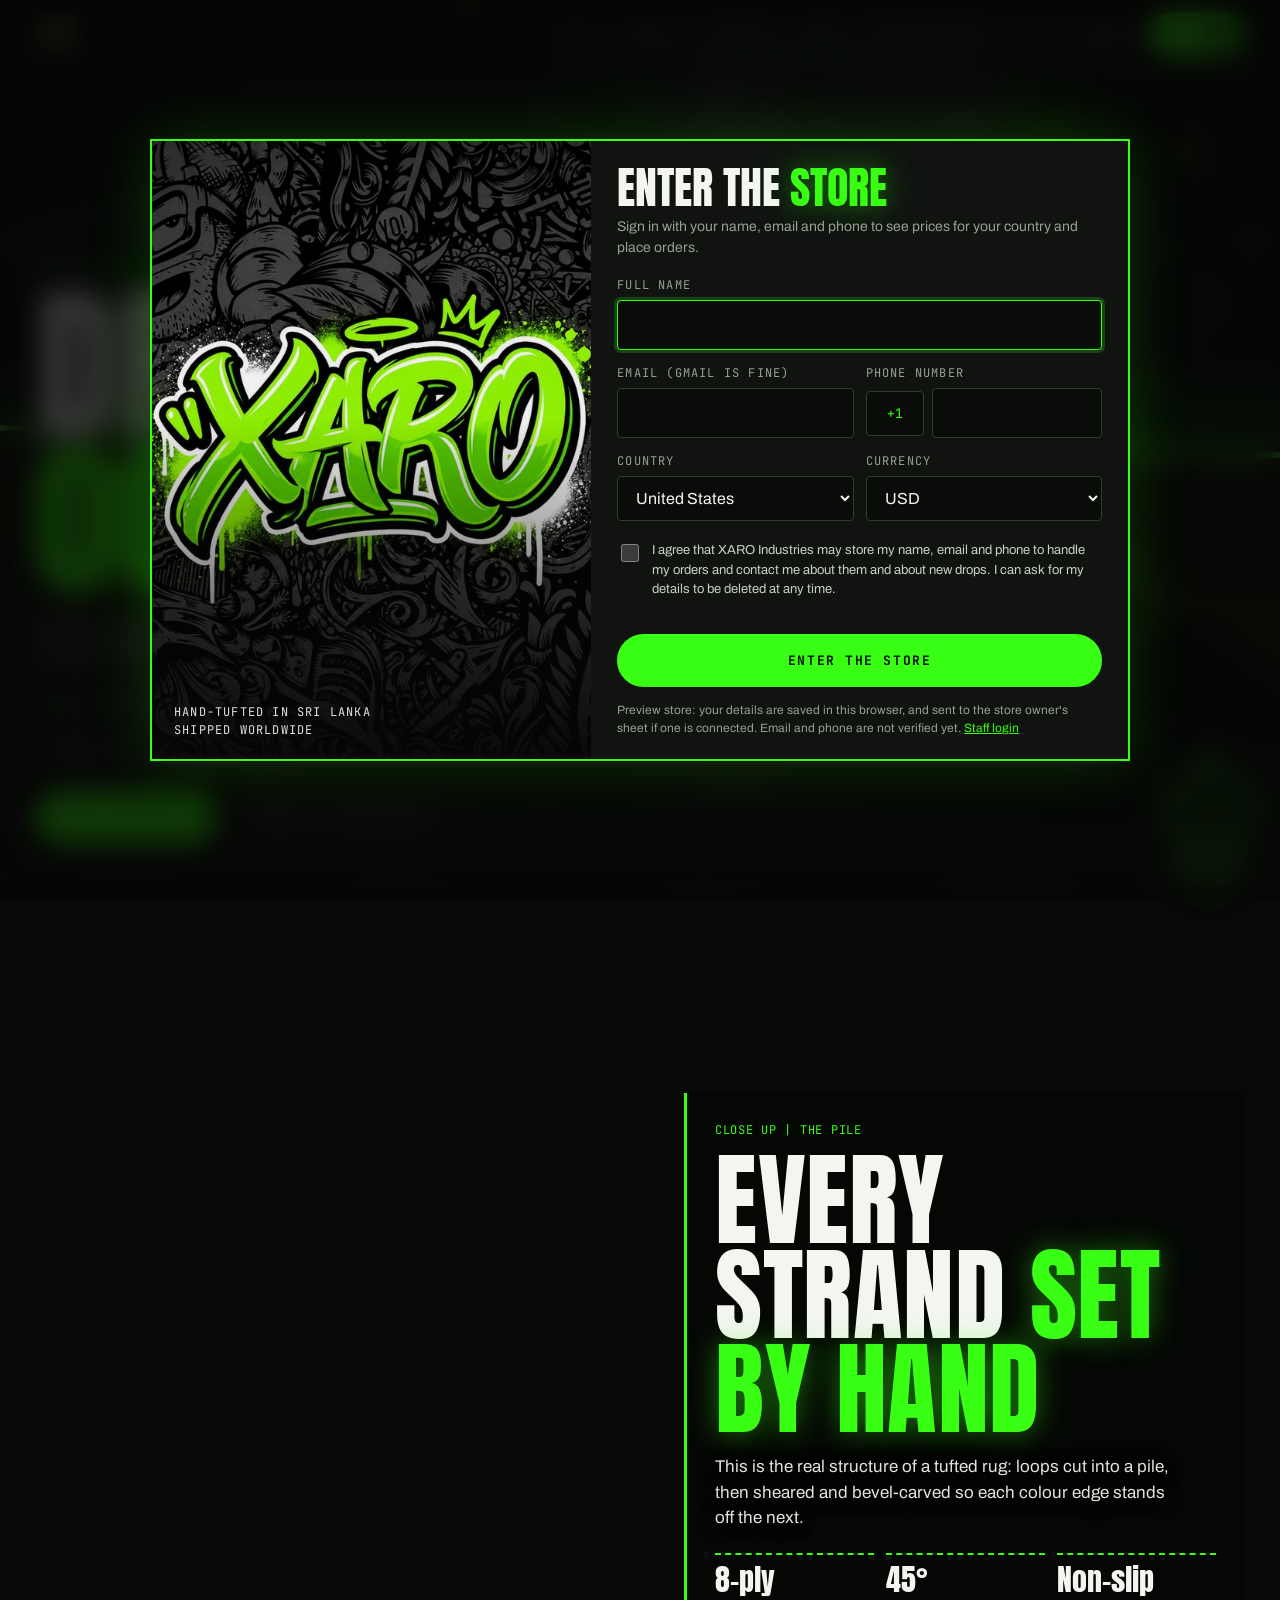
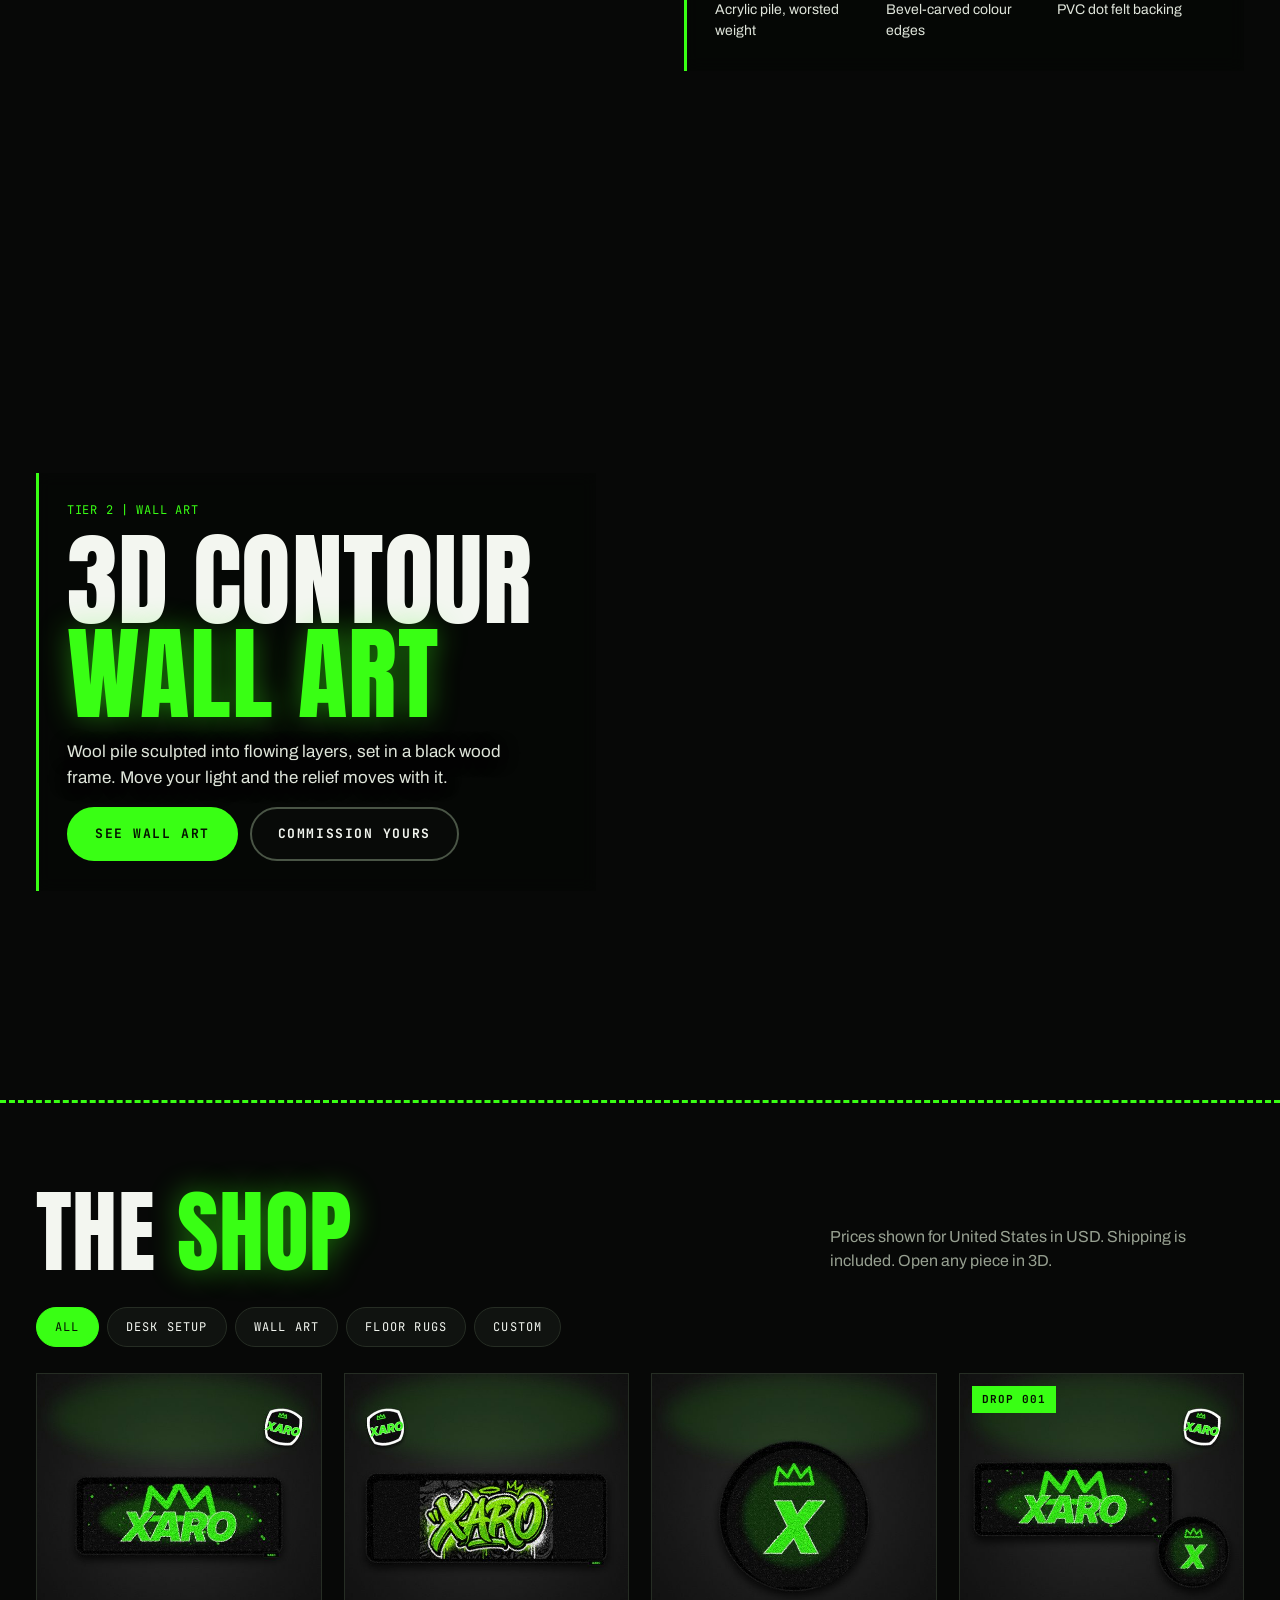
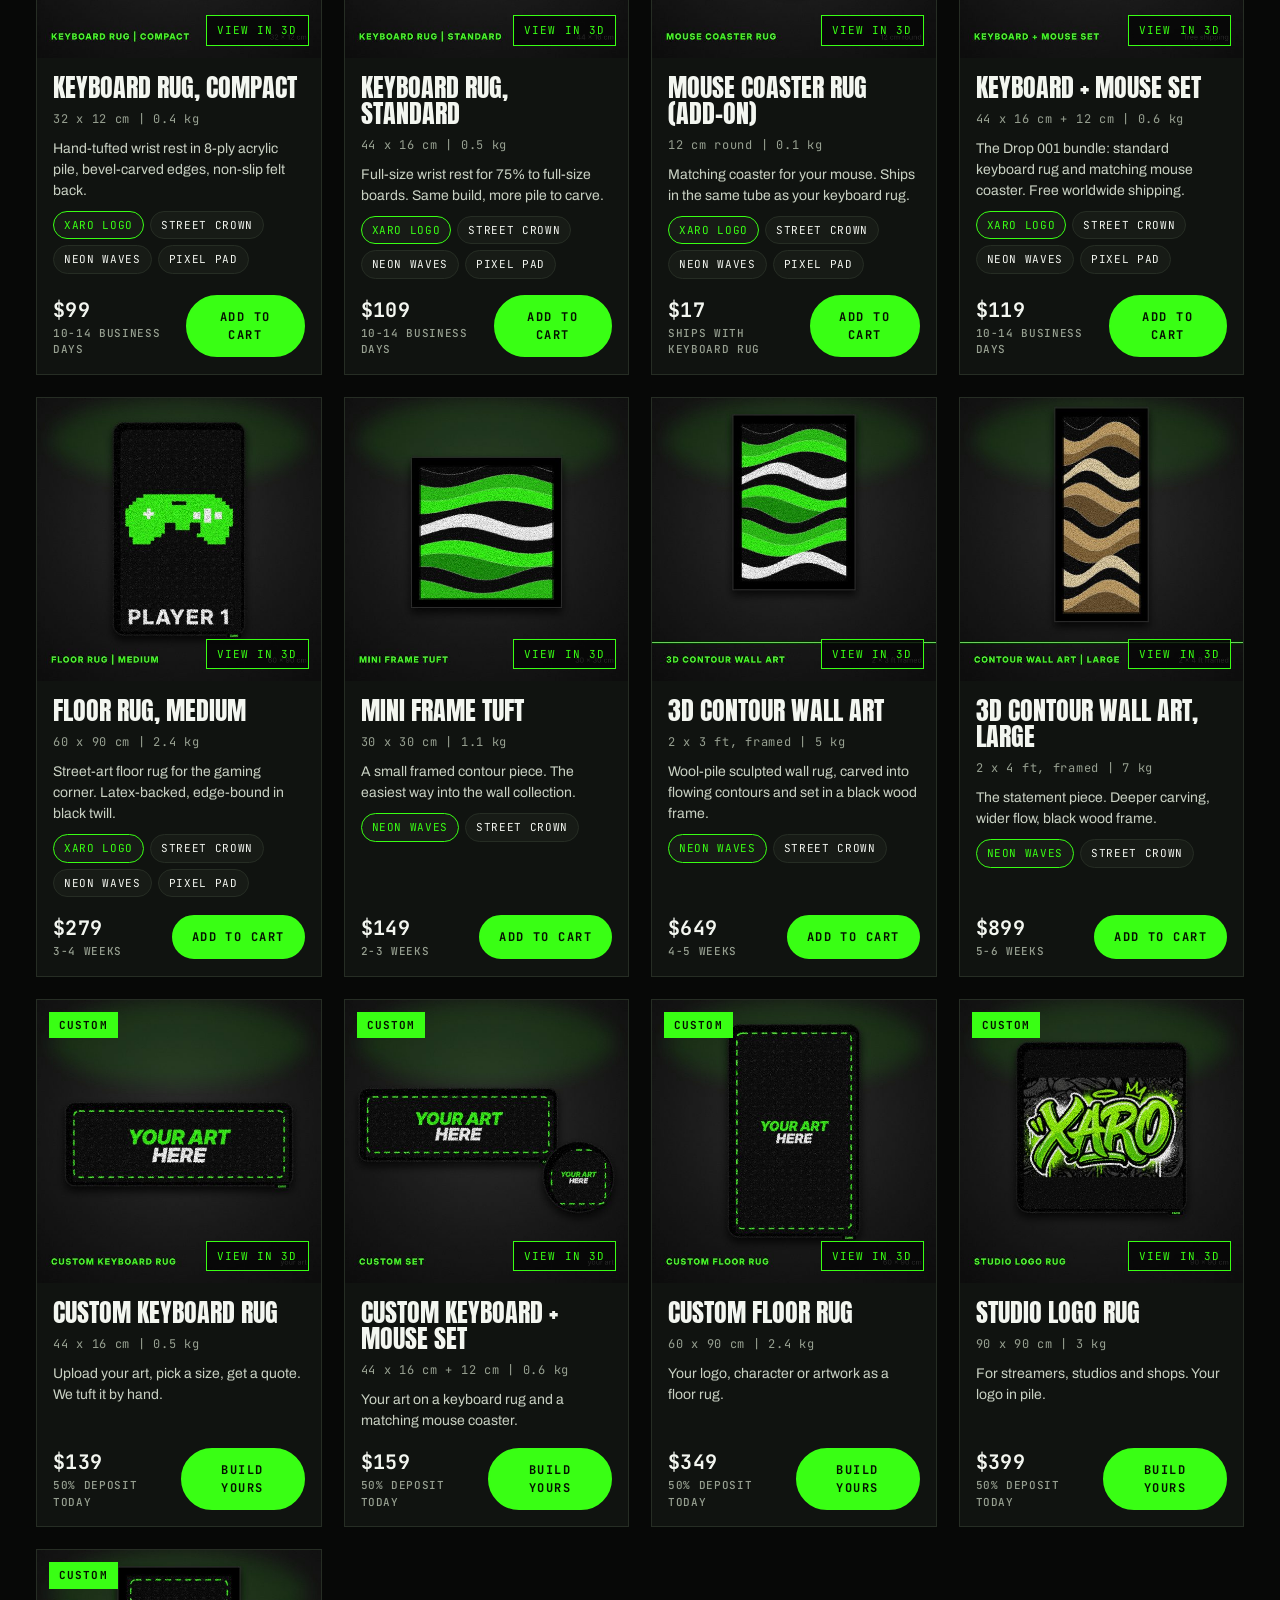
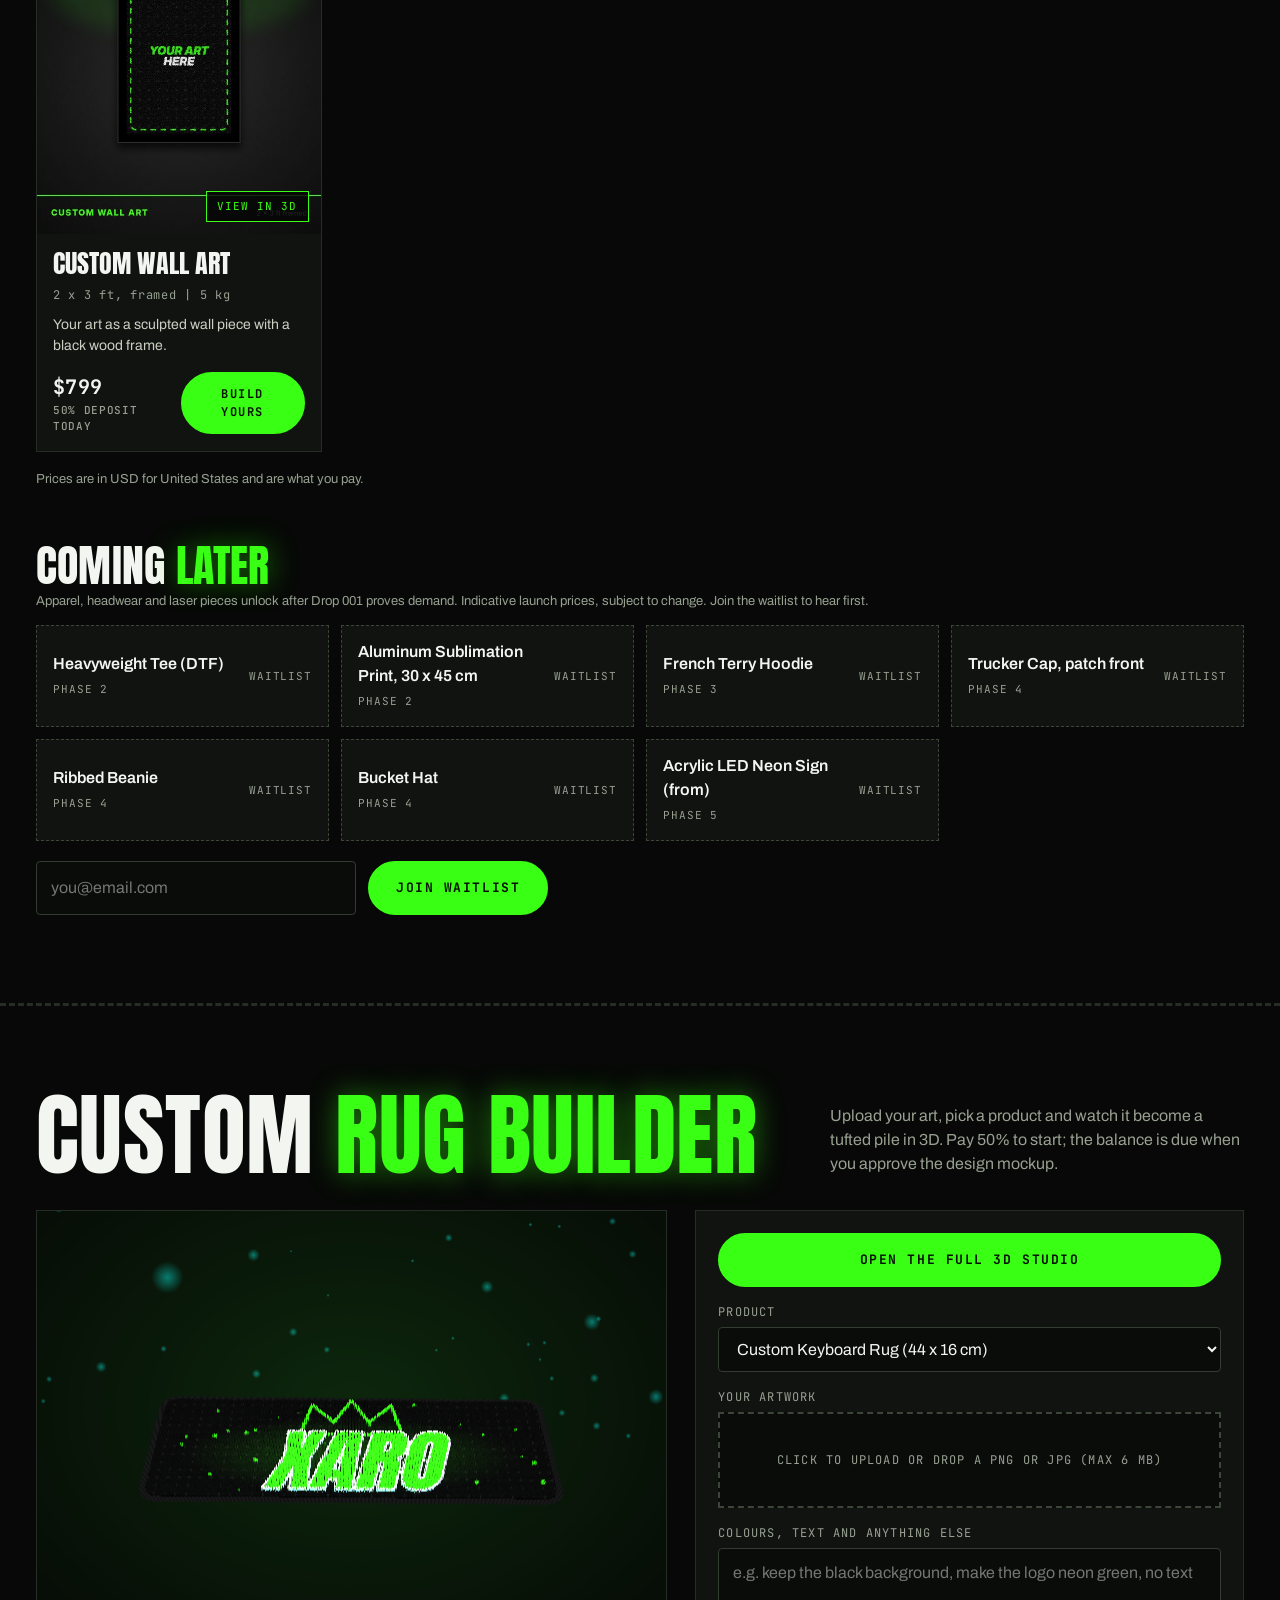
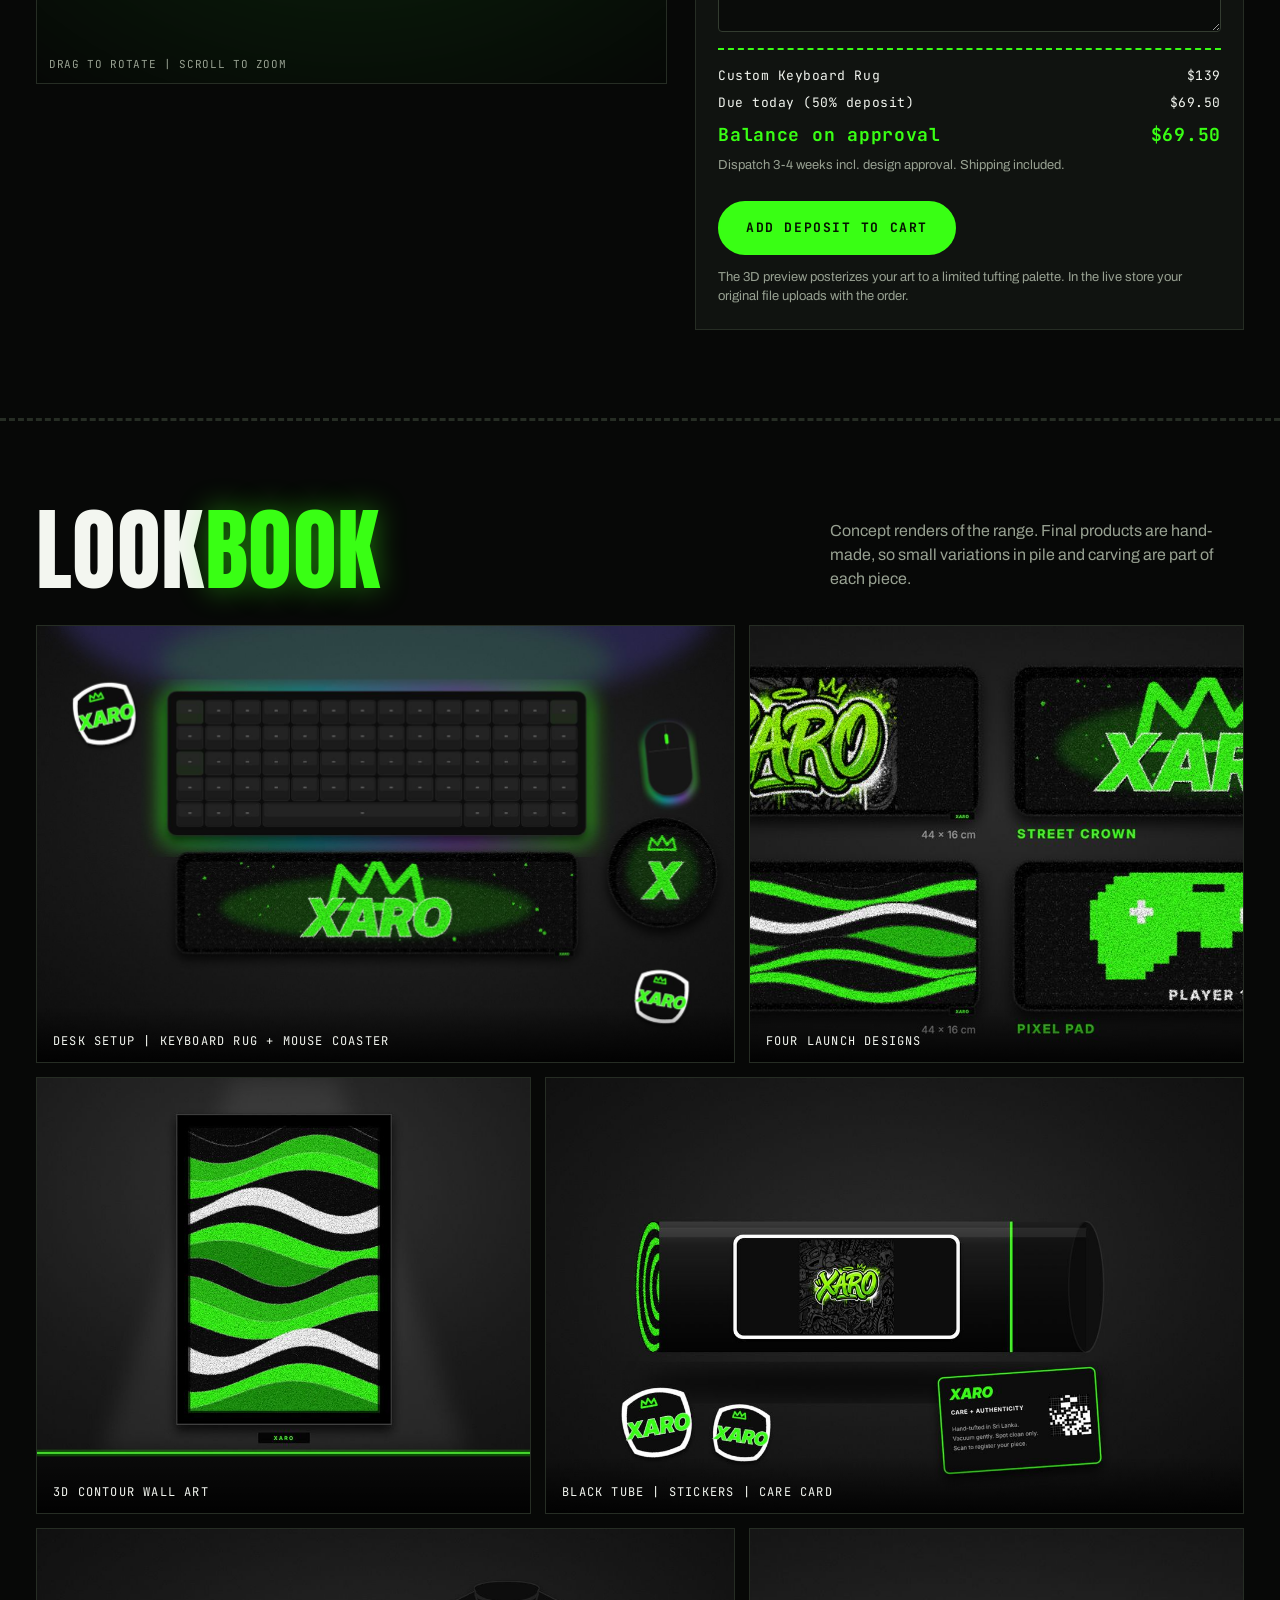
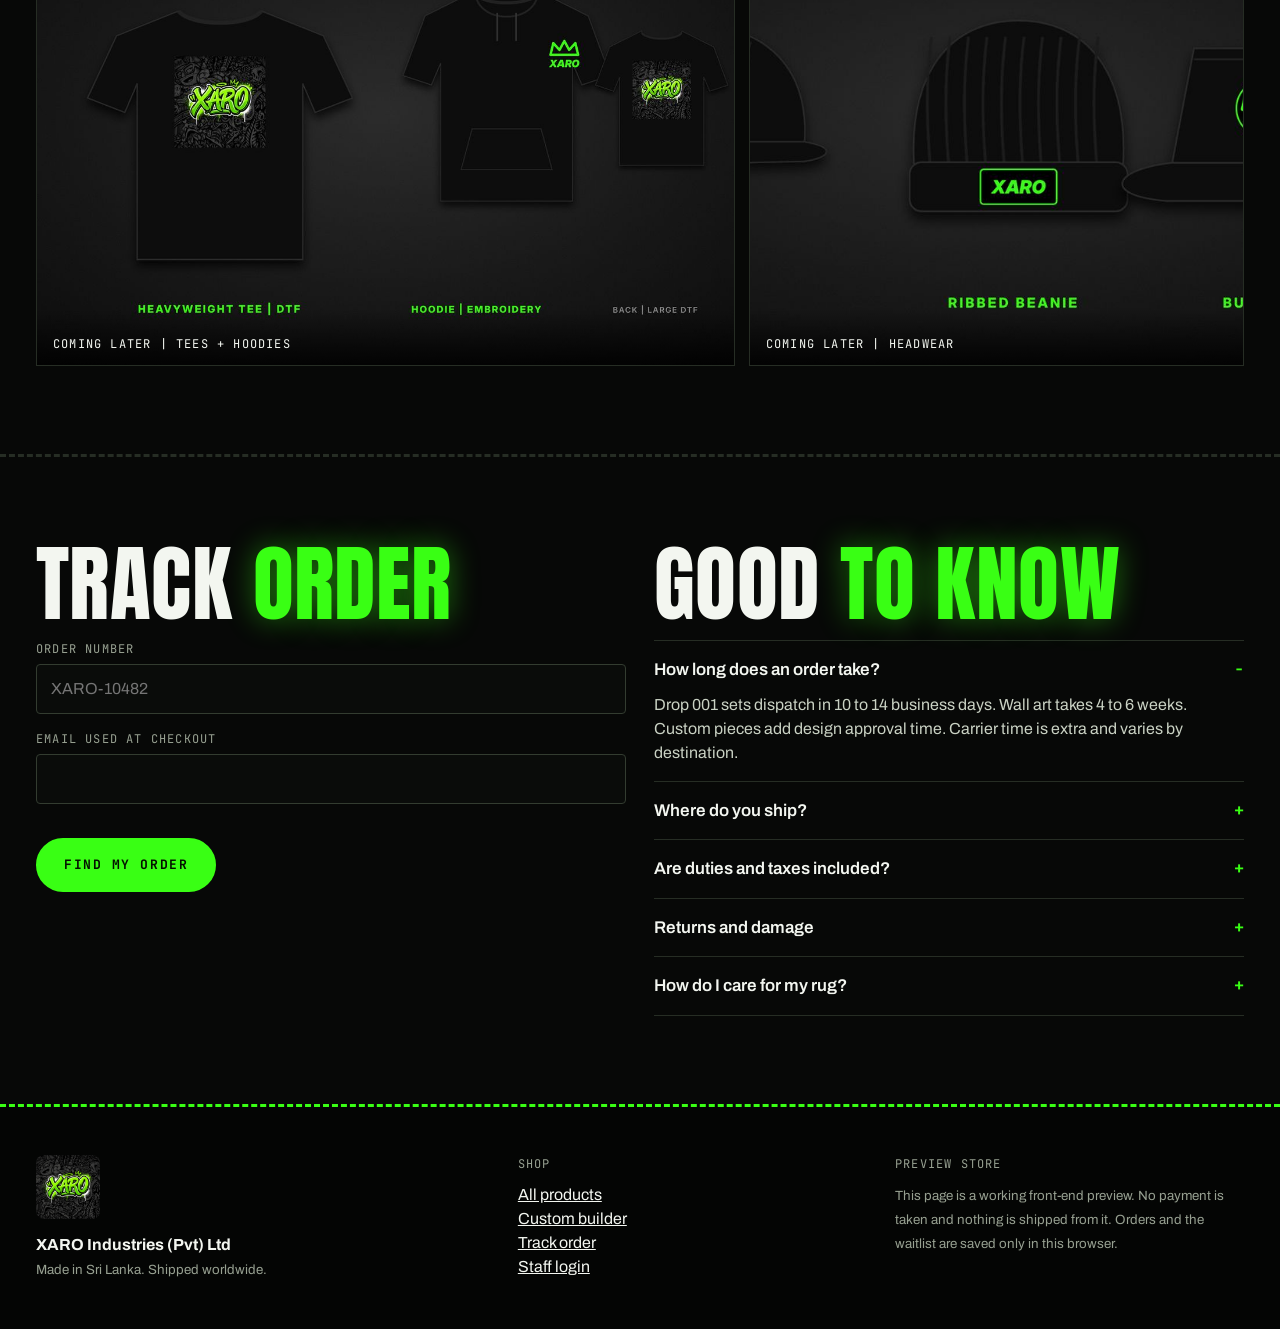
==== index.html @ 3a613bad "Studio vector editor: rotation handle, point editing, pen tool, align, grid/snap/rulers/zoom, simpli" ====
<!doctype html>
<html lang="en">
<head>
<meta charset="utf-8">
<meta name="viewport" content="width=device-width,initial-scale=1,viewport-fit=cover">
<title>XARO Industries | Custom hand-tufted rugs designed in 3D</title>
<meta name="description" content="Design a custom hand-tufted rug in 3D and see the price as you build. XARO Industries makes keyboard rugs and 3D contour wall art by hand in Sri Lanka and ships worldwide. Preview store: no payments are taken yet.">
<meta name="theme-color" content="#070807">
<meta name="color-scheme" content="dark">
<link rel="canonical" href="https://ravinduranganarv.github.io/XARO/">
<meta property="og:title" content="XARO Industries | Turn your art into something real">
<meta property="og:description" content="Design a custom hand-tufted rug in 3D. Keyboard rugs and 3D contour wall art, made by hand in Sri Lanka.">
<meta property="og:type" content="website">
<meta property="og:url" content="https://ravinduranganarv.github.io/XARO/">
<meta property="og:image" content="https://ravinduranganarv.github.io/XARO/og-image.png">
<meta property="og:image:width" content="1200"><meta property="og:image:height" content="630">
<meta name="twitter:card" content="summary_large_image">
<script type="application/ld+json">{"@context":"https://schema.org","@graph":[{"@type":"Organization","@id":"https://ravinduranganarv.github.io/XARO/#org","name":"XARO Industries (Pvt) Ltd","url":"https://ravinduranganarv.github.io/XARO/","logo":"https://ravinduranganarv.github.io/XARO/og-image.png","description":"Hand-tufted keyboard rugs and 3D contour wall art made in Sri Lanka.","areaServed":["LK","AE","GB","AU","US"]},{"@type":"WebSite","@id":"https://ravinduranganarv.github.io/XARO/#site","url":"https://ravinduranganarv.github.io/XARO/","name":"XARO Industries","publisher":{"@id":"https://ravinduranganarv.github.io/XARO/#org"},"inLanguage":"en"}]}</script>
<link rel="icon" type="image/png" href="[data-uri]">
<style>html,body{margin:0;background:#070807}</style>
</head>
<body>
<link rel="preconnect" href="https://fonts.googleapis.com">
<link rel="preconnect" href="https://fonts.gstatic.com" crossorigin>
<link href="https://fonts.googleapis.com/css2?family=Anton&family=Archivo:wght@400;500;600;700&family=JetBrains+Mono:wght@500;700&display=swap" rel="stylesheet">
<style>
/* Layout concept: a fixed WebGL stage (tufted keyboard rug on a desk, then macro pile, then contour wall art) that the page scrolls through,
   followed by stitched-edge sections: shop, custom builder, lookbook, tracking. Single committed dark look (brand: black, neon green, white). */
:root{
  --ink:#070807; --panel:#101310; --panel2:#171b16; --line:#262d24; --fg:#f3f6f0; --mute:#97a091;
  --neon:#39FF14; --neon-ink:#041200; --warn:#FFB020; --bad:#FF5C5C; --paper:#ffffff;
  --display:'Anton','Impact','Arial Narrow',sans-serif; --body:'Archivo','Helvetica Neue',Arial,sans-serif; --mono:'JetBrains Mono',ui-monospace,Menlo,Consolas,monospace;
  color-scheme:dark;
}
*{box-sizing:border-box}
html{scroll-behavior:smooth}
body{margin:0;background:var(--ink);color:var(--fg);font-family:var(--body);font-size:16px;line-height:1.5;
  padding-left:max(0px,env(safe-area-inset-left,0px));padding-right:max(0px,env(safe-area-inset-right,0px))}
img{max-width:100%;display:block}
button,input,select,textarea{font:inherit;color:inherit}
a{color:inherit}
.wrap{width:100%;max-width:1240px;margin:0 auto;padding-left:max(16px,env(safe-area-inset-left,0px));padding-right:max(16px,env(safe-area-inset-right,0px))}
.mono{font-family:var(--mono);letter-spacing:.06em;text-transform:uppercase}
.disp{font-family:var(--display);text-transform:uppercase;line-height:.92;letter-spacing:.005em;font-weight:400;text-wrap:balance}
.neon{color:var(--neon);text-shadow:0 0 30px rgba(57,255,20,.45)}
:focus-visible{outline:3px solid var(--neon);outline-offset:3px}
.sr{position:absolute;width:1px;height:1px;overflow:hidden;clip:rect(0 0 0 0);white-space:nowrap}

/* stage canvas */
#stage{position:fixed;inset:0;width:100%;height:100%;z-index:0;display:block;background:#050605}
.nogl #stage{display:none}
.nogl .stage-sec{background:linear-gradient(180deg,rgba(7,8,7,.5),rgba(7,8,7,.9)),var(--fallback) center/cover}
main{position:relative;z-index:1}

/* header */
.top{position:fixed;z-index:60;left:0;right:0;top:0;padding-top:env(safe-area-inset-top,0px);background:linear-gradient(180deg,rgba(5,6,5,.88),rgba(5,6,5,0))}
.top .wrap{display:flex;align-items:center;gap:14px;height:68px}
.brand{display:flex;align-items:center;gap:10px;text-decoration:none}
.brand img{height:42px;width:auto;border-radius:6px}
.nav{display:flex;gap:6px;margin-left:auto;align-items:center}
.nav a.lnk{font-family:var(--mono);font-size:12px;letter-spacing:.12em;text-transform:uppercase;text-decoration:none;padding:10px 12px;color:#dfe5da}
.nav a.lnk:hover{color:var(--neon)}
.sel{background:rgba(16,19,16,.85);border:1px solid var(--line);border-radius:999px;padding:8px 12px;font-family:var(--mono);font-size:12px;letter-spacing:.08em}
.cartbtn{display:inline-flex;align-items:center;gap:8px;background:var(--neon);color:var(--neon-ink);border:0;border-radius:999px;padding:10px 16px;font-family:var(--mono);font-weight:700;font-size:12px;letter-spacing:.1em;text-transform:uppercase;cursor:pointer}
.cartbtn b{background:var(--neon-ink);color:var(--neon);border-radius:999px;min-width:22px;height:22px;display:inline-grid;place-items:center;padding:0 6px}
@media (max-width:760px){.nav a.lnk{display:none}.brand img{height:36px}}

/* stage sections */
.stage-sec{min-height:100vh;display:flex;align-items:flex-end;padding:120px 0 56px}
.stage-sec.mid{align-items:center}
.copy{max-width:560px}
.copy.right{margin-left:auto;text-align:left}
.copy.panelled{background:rgba(6,8,6,.62);backdrop-filter:blur(8px);-webkit-backdrop-filter:blur(8px);padding:28px 28px 30px;border-left:3px solid var(--neon)}
.copy .kick{color:var(--neon);font-size:12px;margin-bottom:14px;display:block}
.copy h1,.copy h2{font-size:clamp(64px,13vw,168px);margin:0 0 18px}
.copy h2{font-size:clamp(46px,8vw,104px)}
.copy p{color:#dfe5da;font-size:17px;max-width:46ch;text-shadow:0 2px 18px #000}
.hero-meta{display:flex;flex-wrap:wrap;gap:10px;margin:22px 0}
.chip{display:inline-flex;gap:8px;align-items:center;border:1px solid var(--line);background:rgba(10,12,10,.72);backdrop-filter:blur(6px);border-radius:999px;padding:8px 14px;font-family:var(--mono);font-size:12px;letter-spacing:.08em;text-transform:uppercase}
.chip i{width:8px;height:8px;border-radius:50%;background:var(--neon);box-shadow:0 0 10px var(--neon)}
.btns{display:flex;flex-wrap:wrap;gap:12px;margin-top:8px}
.btn{display:inline-flex;align-items:center;justify-content:center;gap:10px;border-radius:999px;padding:15px 26px;font-family:var(--mono);font-size:13px;font-weight:700;letter-spacing:.12em;text-transform:uppercase;text-decoration:none;cursor:pointer;border:2px solid var(--neon);background:var(--neon);color:var(--neon-ink);transition:transform .15s,box-shadow .15s}
.btn:hover{transform:translateY(-2px);box-shadow:0 10px 30px rgba(57,255,20,.3)}
.btn.ghost{background:rgba(10,12,10,.6);color:var(--fg);border-color:#4a5546}
.btn.ghost:hover{border-color:var(--neon);color:var(--neon);box-shadow:none}
.btn.sm{padding:11px 18px;font-size:12px}
.btn[disabled]{opacity:.45;cursor:not-allowed;transform:none;box-shadow:none}
.facts{display:grid;grid-template-columns:repeat(3,1fr);gap:12px;margin-top:22px}
.facts div{border-top:2px dashed var(--neon);padding-top:10px;font-size:14px;color:#dfe5da}
.facts b{display:block;font-family:var(--display);font-size:30px;font-weight:400;color:var(--fg);line-height:1;margin-bottom:4px}
@media (max-width:640px){.facts{grid-template-columns:1fr}.stage-sec{padding-top:96px}#hero .copy{background:rgba(6,8,6,.66);backdrop-filter:blur(8px);-webkit-backdrop-filter:blur(8px);padding:22px 20px 24px;border-left:3px solid var(--neon)}#hero .copy h1{font-size:clamp(56px,20vw,96px);margin-bottom:10px}#hero .copy p{font-size:15px;margin:0 0 4px}.hero-meta{margin:14px 0}.hero-meta .chip:nth-child(n+2){display:none}.btns{gap:10px}.btn{padding:13px 22px}}
.scrollhint{position:absolute;left:50%;bottom:20px;transform:translateX(-50%);font-size:11px;color:var(--mute)}

/* solid sections */
.solid{background:var(--ink);position:relative;padding:88px 0;border-top:3px dashed var(--neon)}
.solid + .solid{border-top-color:var(--line)}
.sec-head{display:flex;flex-wrap:wrap;gap:16px 40px;align-items:end;justify-content:space-between;margin-bottom:34px}
.sec-head h2{font-size:clamp(44px,7vw,92px);margin:0}
.sec-head p{max-width:46ch;color:var(--mute);margin:0}

/* shop */
.filters{display:flex;flex-wrap:wrap;gap:8px;margin-bottom:26px}
.fbtn{border:1px solid var(--line);background:var(--panel);border-radius:999px;padding:10px 18px;font-family:var(--mono);font-size:12px;letter-spacing:.1em;text-transform:uppercase;cursor:pointer}
.fbtn[aria-pressed="true"]{background:var(--neon);color:var(--neon-ink);border-color:var(--neon)}
.grid{display:grid;grid-template-columns:repeat(auto-fill,minmax(270px,1fr));gap:22px}
.card{background:var(--panel);border:1px solid var(--line);display:flex;flex-direction:column;min-width:0;transition:border-color .2s,transform .2s}
.card:hover{border-color:var(--neon);transform:translateY(-3px)}
.card .ph{position:relative;aspect-ratio:1/1;background:#0b0d0b;overflow:hidden;border-bottom:1px solid var(--line);cursor:pointer;border:0;padding:0;width:100%}
.card .ph img{width:100%;height:100%;object-fit:cover}
.card .badge{position:absolute;left:12px;top:12px;background:var(--neon);color:var(--neon-ink);font-family:var(--mono);font-size:11px;font-weight:700;letter-spacing:.1em;padding:5px 10px;text-transform:uppercase}
.card .view{position:absolute;right:12px;bottom:12px;background:rgba(5,6,5,.82);border:1px solid var(--neon);color:var(--neon);font-family:var(--mono);font-size:11px;letter-spacing:.1em;padding:6px 10px;text-transform:uppercase}
.card .body{padding:16px;display:flex;flex-direction:column;gap:10px;flex:1}
.card h3{margin:0;font-family:var(--display);font-weight:400;text-transform:uppercase;font-size:26px;line-height:1}
.card .sz{font-family:var(--mono);font-size:12px;color:var(--mute);letter-spacing:.06em}
.card p{margin:0;font-size:14px;color:#c9d1c3}
.card .row{margin-top:auto;display:flex;align-items:center;justify-content:space-between;gap:10px;padding-top:6px}
.price{font-family:var(--mono);font-weight:700;font-size:20px;letter-spacing:.02em}
.price small{display:block;font-size:11px;font-weight:500;color:var(--mute);letter-spacing:.06em;text-transform:uppercase}
.swatches{display:flex;gap:6px;flex-wrap:wrap}
.sw{border:1px solid var(--line);background:var(--panel2);border-radius:999px;padding:5px 10px;font-family:var(--mono);font-size:11px;letter-spacing:.06em;text-transform:uppercase;cursor:pointer}
.sw[aria-pressed="true"]{border-color:var(--neon);color:var(--neon)}
.note{font-size:13px;color:var(--mute)}
.soonlist{display:grid;grid-template-columns:repeat(auto-fill,minmax(250px,1fr));gap:12px;margin-top:8px}
.soon{border:1px dashed #3c4638;padding:14px 16px;display:flex;justify-content:space-between;gap:10px;align-items:center;background:var(--panel)}
.soon b{font-weight:600}
.soon span{font-family:var(--mono);font-size:11px;color:var(--mute);letter-spacing:.08em;text-transform:uppercase}

/* builder */
.builder{display:grid;grid-template-columns:minmax(0,1.15fr) minmax(0,1fr);gap:28px;align-items:start}
@media (max-width:900px){.builder{grid-template-columns:minmax(0,1fr)}.builder .viewbox{aspect-ratio:auto;height:320px;min-height:0}}
.viewbox{position:relative;background:#050605;border:1px solid var(--line);aspect-ratio:4/3;min-height:300px}
.viewbox{min-width:0;overflow:hidden}
.viewbox canvas{position:absolute;inset:0;width:100%;height:100%;display:block;touch-action:none;cursor:grab}
.viewbox .hint{position:absolute;left:12px;bottom:10px;font-size:11px;color:var(--mute);pointer-events:none}
.viewbox .fb{position:absolute;inset:0;display:none}
.nogl .viewbox .fb{display:block}
.nogl .viewbox .fb img{width:100%;height:100%;object-fit:cover}
.panel{background:var(--panel);border:1px solid var(--line);padding:22px}
.field{display:flex;flex-direction:column;gap:6px;margin-bottom:16px;min-width:0}
.field label,.lbl{font-family:var(--mono);font-size:12px;letter-spacing:.1em;text-transform:uppercase;color:var(--mute)}
.inp{background:#0a0c0a;border:1px solid #333c30;border-radius:4px;padding:12px 14px;width:100%;min-width:0}
.inp:focus{border-color:var(--neon);outline:none;box-shadow:0 0 0 3px rgba(57,255,20,.2)}
textarea.inp{min-height:84px;resize:vertical}
.drop{display:flex;align-items:center;justify-content:center;text-align:center;border:2px dashed #3c4638;padding:22px;cursor:pointer;background:#0a0c0a;min-height:96px;font-size:14px;color:var(--mute)}
.drop.on{border-color:var(--neon);color:var(--fg)}
.quote{border-top:2px dashed var(--neon);margin-top:8px;padding-top:16px;display:grid;gap:8px}
.quote .r{display:flex;justify-content:space-between;gap:12px;font-family:var(--mono);font-size:13px;letter-spacing:.04em}
.quote .r.t{font-size:18px;font-weight:700;color:var(--neon)}
.err{color:var(--bad);font-size:13px;min-height:18px}

/* lookbook */
.look{display:grid;grid-template-columns:repeat(12,1fr);gap:14px}
.look figure{margin:0;position:relative;background:#0b0d0b;border:1px solid var(--line);overflow:hidden;min-width:0}
.look img{width:100%;height:100%;object-fit:cover}
.look figcaption{position:absolute;left:0;bottom:0;right:0;padding:26px 16px 12px;background:linear-gradient(180deg,transparent,rgba(0,0,0,.85));font-family:var(--mono);font-size:12px;letter-spacing:.1em;text-transform:uppercase}
.look .a{grid-column:span 7}.look .b{grid-column:span 5}.look .c{grid-column:span 5}.look .d{grid-column:span 7}
@media (max-width:760px){.look .a,.look .b,.look .c,.look .d{grid-column:span 12}}

/* faq + track */
.two{display:grid;grid-template-columns:repeat(2,minmax(0,1fr));gap:28px}
@media (max-width:860px){.two{grid-template-columns:minmax(0,1fr)}}
details{border-top:1px solid var(--line);padding:16px 0}
details:last-of-type{border-bottom:1px solid var(--line)}
summary{cursor:pointer;font-weight:600;font-size:17px;list-style:none;display:flex;justify-content:space-between;gap:12px}
summary::after{content:"+";font-family:var(--mono);color:var(--neon)}
details[open] summary::after{content:"-"}
details p{color:#c9d1c3;margin:10px 0 0;max-width:60ch}
.steps{list-style:none;margin:20px 0 0;padding:0;display:grid;gap:0}
.steps li{display:grid;grid-template-columns:28px 1fr;gap:14px;padding-bottom:20px;position:relative}
.steps li::before{content:"";position:absolute;left:13px;top:28px;bottom:0;border-left:2px dashed #3c4638}
.steps li:last-child::before{display:none}
.steps .dot{width:28px;height:28px;border-radius:50%;border:2px solid #3c4638;background:var(--ink);display:grid;place-items:center;font-family:var(--mono);font-size:12px}
.steps li.done .dot{background:var(--neon);border-color:var(--neon);color:var(--neon-ink)}
.steps li.now .dot{border-color:var(--neon);box-shadow:0 0 14px rgba(57,255,20,.6)}
.steps b{display:block}
.steps span{color:var(--mute);font-size:14px}

footer{background:#040504;border-top:3px dashed var(--neon);padding:48px 0 calc(48px + env(safe-area-inset-bottom,0px));position:relative}
footer .cols{display:grid;grid-template-columns:1.3fr 1fr 1fr;gap:28px}
@media (max-width:760px){footer .cols{grid-template-columns:1fr}}
footer img{height:64px;width:auto;border-radius:8px;margin-bottom:14px}
footer small{color:var(--mute)}

/* drawer + modals */
.scrim{position:fixed;inset:0;background:rgba(0,0,0,.66);z-index:80;opacity:0;pointer-events:none;transition:opacity .2s}
.scrim.on{opacity:1;pointer-events:auto}
#cart{position:fixed;z-index:90;top:0;right:0;bottom:0;width:min(440px,100%);background:var(--panel);border-left:2px solid var(--neon);transform:translateX(102%);transition:transform .28s ease;display:flex;flex-direction:column;padding-top:env(safe-area-inset-top,0px);padding-bottom:env(safe-area-inset-bottom,0px)}
#cart.on{transform:none}
.dh{display:flex;align-items:center;justify-content:space-between;padding:18px 20px;border-bottom:1px solid var(--line)}
.dh h3{margin:0;font-family:var(--display);font-weight:400;font-size:30px;text-transform:uppercase}
.x{background:none;border:1px solid var(--line);border-radius:50%;width:38px;height:38px;cursor:pointer;font-size:18px;line-height:1}
.x:hover{border-color:var(--neon);color:var(--neon)}
#cartItems{flex:1;overflow:auto;padding:8px 20px}
.ci{display:grid;grid-template-columns:76px 1fr auto;gap:14px;padding:14px 0;border-bottom:1px solid var(--line);align-items:start}
.ci img{width:76px;height:76px;object-fit:cover;border:1px solid var(--line)}
.ci b{font-weight:600;display:block}
.ci small{color:var(--mute);display:block;font-size:12px;font-family:var(--mono);letter-spacing:.04em}
.qty{display:inline-flex;align-items:center;border:1px solid var(--line);margin-top:8px}
.qty button{background:none;border:0;width:30px;height:30px;cursor:pointer;font-size:16px}
.qty span{min-width:28px;text-align:center;font-family:var(--mono)}
.rm{background:none;border:0;color:var(--mute);cursor:pointer;font-size:12px;text-decoration:underline;margin-top:6px;padding:0;display:block}
.cf{padding:18px 20px;border-top:1px solid var(--line);display:grid;gap:10px}
.cf .r{display:flex;justify-content:space-between;font-family:var(--mono);font-size:13px}
.cf .r.t{font-size:18px;font-weight:700}
.empty{padding:40px 0;text-align:center;color:var(--mute)}

.modal{position:fixed;z-index:100;inset:0;display:none;align-items:center;justify-content:center;padding:max(16px,env(safe-area-inset-top,0px)) max(16px,env(safe-area-inset-right,0px)) max(16px,env(safe-area-inset-bottom,0px)) max(16px,env(safe-area-inset-left,0px))}
.modal.on{display:flex}
.sheet{background:var(--panel);border:2px solid var(--neon);width:min(1060px,100%);max-height:100%;overflow:auto;position:relative}
.sheet .close{position:absolute;right:12px;top:12px;z-index:3;background:rgba(5,6,5,.8)}
.pv{display:grid;grid-template-columns:minmax(0,1.3fr) minmax(0,1fr)}
@media (max-width:860px){.pv{grid-template-columns:minmax(0,1fr)}}
.pv .viewbox{border:0;border-right:1px solid var(--line);aspect-ratio:auto;height:min(70vh,620px);min-height:340px}
@media (max-width:860px){.pv .viewbox{height:46vh;border-right:0;border-bottom:1px solid var(--line)}}
.pv .info{padding:30px 26px;display:flex;flex-direction:column;gap:14px;min-width:0}
.pv h3{font-family:var(--display);font-weight:400;text-transform:uppercase;font-size:44px;line-height:.95;margin:0;padding-right:40px}
.pv .tools{display:flex;gap:8px;flex-wrap:wrap}
.specs{display:grid;grid-template-columns:auto 1fr;gap:6px 18px;font-size:14px;margin:0}
.specs dt{font-family:var(--mono);font-size:11px;letter-spacing:.1em;text-transform:uppercase;color:var(--mute);padding-top:2px}
.specs dd{margin:0}
.co{max-width:760px}
.co .in{padding:28px 26px;display:grid;gap:6px}
.co h3{font-family:var(--display);font-weight:400;text-transform:uppercase;font-size:40px;margin:0 0 6px}
.banner{border:1px dashed var(--warn);color:var(--warn);padding:10px 14px;font-size:13px;margin-bottom:14px}
.f2{display:grid;grid-template-columns:1fr 1fr;gap:0 14px}
@media (max-width:620px){.f2{grid-template-columns:1fr}}
.toast{position:fixed;left:50%;bottom:calc(24px + env(safe-area-inset-bottom,0px));transform:translate(-50%,30px);background:var(--neon);color:var(--neon-ink);font-family:var(--mono);font-weight:700;font-size:13px;letter-spacing:.08em;text-transform:uppercase;padding:12px 20px;opacity:0;pointer-events:none;transition:.25s;z-index:120;max-width:calc(100% - 32px);text-align:center}
.toast.on{opacity:1;transform:translate(-50%,0)}
@media (prefers-reduced-motion:reduce){*{transition:none!important;scroll-behavior:auto!important}}
/* ---------- customer sign-in gate ---------- */
body.gate-open{overflow:hidden}
#gate{position:fixed;inset:0;z-index:150;display:none;align-items:center;justify-content:center;padding:max(16px,env(safe-area-inset-top,0px)) max(16px,env(safe-area-inset-right,0px)) max(16px,env(safe-area-inset-bottom,0px)) max(16px,env(safe-area-inset-left,0px));background:rgba(4,5,4,.78);backdrop-filter:blur(14px);-webkit-backdrop-filter:blur(14px);overflow:auto}
#gate.on{display:flex}
#gate .box{width:min(980px,100%);display:grid;grid-template-columns:minmax(0,.9fr) minmax(0,1.1fr);background:var(--panel);border:2px solid var(--neon);box-shadow:0 0 60px rgba(57,255,20,.18);margin:auto}
@media (max-width:820px){#gate .box{grid-template-columns:minmax(0,1fr)}#gate .hero{min-height:150px;max-height:190px}}
#gate .hero{position:relative;background:#050605;display:flex;align-items:flex-end;min-height:260px;overflow:hidden}
#gate .hero img{position:absolute;inset:0;width:100%;height:100%;object-fit:cover;opacity:.95}
#gate .hero:after{content:"";position:absolute;inset:0;background:linear-gradient(180deg,transparent 45%,rgba(5,6,5,.92))}
#gate .hero .cap{position:relative;z-index:1;padding:20px 22px;font-family:var(--mono);font-size:12px;letter-spacing:.1em;text-transform:uppercase;color:#dfe5da}
#gate form{padding:26px 26px 22px;display:grid;gap:2px;min-width:0}
#gate h2{font-family:var(--display);font-weight:400;text-transform:uppercase;font-size:44px;line-height:.95;margin:0 0 6px}
#gate .sub{color:var(--mute);margin:0 0 16px;font-size:14px}
#gate .row2{display:grid;grid-template-columns:minmax(0,1fr) minmax(0,1fr);gap:0 12px}
@media (max-width:520px){#gate .row2{grid-template-columns:minmax(0,1fr)}#gate h2{font-size:36px}}
#gate .ph{display:grid;grid-template-columns:auto minmax(0,1fr);gap:8px;align-items:center}
#gate .ph .dial{font-family:var(--mono);font-size:13px;border:1px solid #333c30;background:#0a0c0a;border-radius:4px;padding:12px 10px;color:var(--neon);min-width:58px;text-align:center}
#gate .chk{display:flex;gap:10px;align-items:flex-start;font-size:13px;color:#c9d1c3;margin:6px 0 12px}
#gate .chk input{margin-top:3px;width:18px;height:18px;accent-color:#39FF14;flex:none}
#gate .fine{font-size:12px;color:var(--mute);margin:12px 0 0}
#gate .fine a{color:var(--neon)}
#gate .field{margin-bottom:12px}

/* ---------- admin panel ---------- */
body.admin-open{overflow:hidden}
body.admin-open #stage,body.admin-open main,body.admin-open header.top,body.admin-open footer{visibility:hidden}
#adm{position:fixed;inset:0;z-index:200;background:#080a08;color:var(--fg);display:none;overflow:auto;font-size:14px}
#adm.on{display:block}
#adm *{box-sizing:border-box}
#adm .login{min-height:100%;display:grid;place-items:center;padding:24px 16px}
#adm .lcard{width:min(420px,100%);background:var(--panel);border:2px solid var(--neon);padding:28px 26px;display:grid;gap:4px;box-shadow:0 0 50px rgba(57,255,20,.15)}
#adm .lcard img{width:120px;height:120px;object-fit:cover;border-radius:10px;margin:0 auto 10px}
#adm .lcard h2{font-family:var(--display);font-weight:400;text-transform:uppercase;font-size:34px;margin:0 0 4px;text-align:center}
#adm .lcard p{margin:0 0 12px;color:var(--mute);text-align:center;font-size:13px}
#adm .pw{position:relative}
#adm .pw button{position:absolute;right:6px;top:50%;transform:translateY(-50%);background:none;border:0;color:var(--neon);font-family:var(--mono);font-size:11px;cursor:pointer;padding:8px}
#adm .shell{display:grid;grid-template-columns:230px minmax(0,1fr);min-height:100%}
#adm .side{background:#0b0e0b;border-right:1px solid var(--line);padding:16px 12px;display:flex;flex-direction:column;gap:6px;position:sticky;top:0;height:100vh;overflow:auto}
#adm .side .lg{display:flex;align-items:center;gap:10px;padding:4px 6px 14px;border-bottom:1px solid var(--line);margin-bottom:8px}
#adm .side .lg img{width:44px;height:44px;border-radius:8px;object-fit:cover}
#adm .side .lg b{font-family:var(--display);font-weight:400;font-size:22px;text-transform:uppercase;line-height:1}
#adm .side .lg small{display:block;color:var(--mute);font-family:var(--mono);font-size:10px;letter-spacing:.1em;text-transform:uppercase}
#adm .nv{display:flex;align-items:center;gap:10px;background:none;border:0;border-radius:6px;padding:11px 12px;text-align:left;cursor:pointer;color:#cfd6c9;font-size:14px;width:100%}
#adm .nv:hover{background:#121612}
#adm .nv[aria-current="page"]{background:var(--neon);color:var(--neon-ink);font-weight:700}
#adm .nv i{font-style:normal;width:18px;text-align:center;font-family:var(--mono)}
#adm .who{margin-top:auto;border-top:1px solid var(--line);padding:12px 6px 0;font-size:13px;color:var(--mute)}
#adm .who b{color:var(--fg);display:block}
#adm .who button{margin-top:8px}
#adm .main{padding:22px clamp(14px,3vw,34px) 60px;min-width:0}
#adm .bar{display:flex;flex-wrap:wrap;gap:10px 16px;align-items:center;justify-content:space-between;margin-bottom:18px}
#adm .bar h1{font-family:var(--display);font-weight:400;text-transform:uppercase;font-size:clamp(30px,4vw,44px);margin:0;line-height:1}
#adm .acts{display:flex;flex-wrap:wrap;gap:8px;align-items:center}
#adm .b2{background:#141914;border:1px solid #2f382c;color:var(--fg);border-radius:6px;padding:9px 14px;font-family:var(--body);font-size:13px;font-weight:600;cursor:pointer}
#adm .b2:hover{border-color:var(--neon);color:var(--neon)}
#adm .b2.pri{background:var(--neon);color:var(--neon-ink);border-color:var(--neon)}
#adm .b2.pri:hover{color:var(--neon-ink);box-shadow:0 0 18px rgba(57,255,20,.35)}
#adm .b2.bad{border-color:#6a2b2b;color:#ff8a8a}
#adm .b2.bad:hover{border-color:var(--bad);color:var(--bad)}
#adm .b2.sm{padding:6px 10px;font-size:12px}
#adm .b2[disabled]{opacity:.45;cursor:not-allowed}
#adm .note2{background:#10150f;border:1px dashed var(--warn);color:#ffd27a;padding:10px 14px;font-size:13px;margin-bottom:16px;line-height:1.45}
#adm .kpis{display:grid;grid-template-columns:repeat(auto-fit,minmax(150px,1fr));gap:12px;margin-bottom:16px}
#adm .kpi{background:var(--panel);border:1px solid var(--line);padding:14px 16px}
#adm .kpi small{display:block;font-family:var(--mono);font-size:10.5px;letter-spacing:.1em;text-transform:uppercase;color:var(--mute)}
#adm .kpi b{display:block;font-family:var(--display);font-weight:400;font-size:34px;line-height:1.1;margin-top:4px}
#adm .kpi em{font-style:normal;font-size:12px;color:var(--mute)}
#adm .grid2{display:grid;grid-template-columns:repeat(2,minmax(0,1fr));gap:14px;margin-bottom:14px}
@media (max-width:1100px){#adm .grid2{grid-template-columns:minmax(0,1fr)}}
#adm .pan{background:var(--panel);border:1px solid var(--line);padding:16px;min-width:0}
#adm .pan h3{margin:0 0 12px;font-family:var(--mono);font-size:12px;letter-spacing:.1em;text-transform:uppercase;color:var(--mute);font-weight:500}
#adm svg{display:block;width:100%;height:auto}
#adm .tw{overflow:auto;border:1px solid var(--line);background:var(--panel)}
#adm table.t{width:100%;border-collapse:collapse;font-size:13px;min-width:640px}
#adm table.t th{position:sticky;top:0;background:#0d110d;text-align:left;font-family:var(--mono);font-size:10.5px;letter-spacing:.08em;text-transform:uppercase;color:var(--mute);padding:10px 12px;border-bottom:1px solid var(--line);white-space:nowrap;font-weight:500}
#adm table.t td{padding:10px 12px;border-bottom:1px solid #1a201a;vertical-align:middle}
#adm table.t tr.click{cursor:pointer}
#adm table.t tr.click:hover td{background:#10150f}
#adm table.t .num{text-align:right;font-family:var(--mono);white-space:nowrap}
#adm .thumb{width:46px;height:46px;object-fit:cover;border:1px solid var(--line);border-radius:4px;background:#000}
#adm .pill{display:inline-block;border:1px solid #384234;border-radius:999px;padding:2px 9px;font-size:11px;font-family:var(--mono);letter-spacing:.04em;white-space:nowrap}
#adm .pill.g{border-color:var(--neon);color:var(--neon)}
#adm .pill.w{border-color:var(--warn);color:var(--warn)}
#adm .pill.r{border-color:var(--bad);color:var(--bad)}
#adm .tools{display:flex;flex-wrap:wrap;gap:8px;margin-bottom:12px;align-items:center}
#adm .tools .inp{width:auto;min-width:160px;padding:9px 12px}
#adm .empty2{padding:36px;text-align:center;color:var(--mute)}
#adm .hbar{display:grid;grid-template-columns:minmax(80px,140px) minmax(0,1fr) auto;gap:10px;align-items:center;margin:7px 0;font-size:13px}
#adm .hbar .tr{height:12px;background:#10150f;border-radius:6px;overflow:hidden}
#adm .hbar .tr i{display:block;height:100%;background:var(--neon);border-radius:6px}
#adm .hbar span:last-child{font-family:var(--mono);font-size:12px;color:var(--mute)}
#adm .amod{position:fixed;inset:0;z-index:230;background:rgba(0,0,0,.72);display:flex;align-items:flex-start;justify-content:center;padding:max(16px,4vh) 14px;overflow:auto}
#adm .amod .sh{background:var(--panel);border:2px solid var(--neon);width:min(640px,100%);padding:22px;position:relative;margin:auto}
#adm .amod .sh.wide{width:min(900px,100%)}
#adm .amod h3{font-family:var(--display);font-weight:400;text-transform:uppercase;font-size:30px;margin:0 40px 14px 0}
#adm .amod .x{position:absolute;right:12px;top:12px}
#adm .amod .ft{display:flex;flex-wrap:wrap;gap:8px;justify-content:flex-end;margin-top:16px;padding-top:14px;border-top:1px solid var(--line)}
#adm .f3{display:grid;grid-template-columns:repeat(3,minmax(0,1fr));gap:0 12px}
#adm .f2a{display:grid;grid-template-columns:repeat(2,minmax(0,1fr));gap:0 12px}
@media (max-width:640px){#adm .f3,#adm .f2a{grid-template-columns:minmax(0,1fr)}}
#adm .field{margin-bottom:12px}
#adm .field small{color:var(--mute);font-size:12px}
#adm .tg{display:flex;align-items:center;gap:8px;cursor:pointer;user-select:none}
#adm .tg input{width:18px;height:18px;accent-color:#39FF14}
#adm .perms{display:grid;grid-template-columns:repeat(auto-fill,minmax(210px,1fr));gap:8px;margin-top:6px}
#adm .perms label{display:flex;gap:8px;align-items:center;border:1px solid var(--line);padding:9px 10px;border-radius:6px;cursor:pointer}
#adm .perms input{accent-color:#39FF14;width:17px;height:17px}
#adm .pgrid{display:grid;grid-template-columns:repeat(auto-fill,minmax(150px,1fr));gap:10px}
#adm .pgrid .field{margin:0}
#adm .mg{font-family:var(--mono);font-size:11px;margin-top:3px}
#adm .mg.ok{color:var(--neon)}#adm .mg.low{color:var(--warn)}#adm .mg.neg{color:var(--bad)}
#adm .imgbox{display:flex;gap:14px;align-items:center}
#adm .imgbox img{width:96px;height:96px;object-fit:cover;border:1px solid var(--line);border-radius:6px;background:#000}
#adm .logline{padding:7px 0;border-bottom:1px solid #1a201a;font-size:13px}
#adm .logline small{color:var(--mute);font-family:var(--mono);font-size:11px}
#adm .u{color:#9fe}#adm .bt{color:var(--neon)}
#adm .pxt{width:100%;min-width:900px}
#adm .pxt td .inp{padding:7px 8px;min-width:78px;text-align:right;font-family:var(--mono)}
#adm .pxt td:first-child{white-space:nowrap}
#adm .tt{position:fixed;left:50%;bottom:24px;transform:translateX(-50%);background:var(--neon);color:var(--neon-ink);font-family:var(--mono);font-weight:700;font-size:13px;padding:11px 18px;border-radius:999px;z-index:300;opacity:0;pointer-events:none;transition:opacity .2s}
#adm .tt.on{opacity:1}#adm .tt.bad{background:var(--bad);color:#fff}
@media (max-width:860px){
  #adm .shell{grid-template-columns:minmax(0,1fr)}
  #adm .side{position:static;height:auto;flex-direction:row;flex-wrap:nowrap;overflow-x:auto;align-items:center;padding:10px;gap:4px;border-right:0;border-bottom:1px solid var(--line)}
  #adm .side .lg{border:0;margin:0;padding:0 8px 0 0;flex:none}
  #adm .side .lg small{display:none}
  #adm .nv{width:auto;flex:none;padding:9px 12px;white-space:nowrap}
  #adm .who{display:none}
}



/* ---------- Zaro, the XARO assistant ---------- */
#zaro{position:fixed;right:max(12px,env(safe-area-inset-right,0px));bottom:max(12px,env(safe-area-inset-bottom,0px));z-index:85;font-family:var(--body);--zh:118px}
#zaro[hidden]{display:none}
body.admin-open #zaro{display:none}
#zaro *{box-sizing:border-box}
.zr{position:relative;width:var(--zh);height:calc(var(--zh)*1.17);display:block;background:none;border:0;padding:0;cursor:pointer;-webkit-tap-highlight-color:transparent;touch-action:manipulation}
.zr:focus-visible{outline:3px solid var(--neon);outline-offset:4px;border-radius:24px}
.zfloat{position:absolute;inset:0;animation:zfloat 3.4s ease-in-out infinite}
.zr svg{width:100%;height:100%;overflow:visible;filter:drop-shadow(0 0 14px rgba(57,255,20,.28))}
@keyframes zfloat{0%,100%{transform:translateY(0)}50%{transform:translateY(-6px)}}
.zsh{animation:zshadow 3.4s ease-in-out infinite;transform-box:fill-box;transform-origin:center}
@keyframes zshadow{0%,100%{transform:scaleX(1);opacity:.45}50%{transform:scaleX(.82);opacity:.28}}
.zbody,.zhead{transform-box:fill-box;transform-origin:50% 100%}
.zarm{transform-origin:0 0;transition:transform .28s cubic-bezier(.3,1.5,.5,1)}
.zaL{transform:rotate(4deg)}.zaR{transform:rotate(-4deg)}
.zbulb{animation:zbulb 2s ease-in-out infinite;transform-box:fill-box;transform-origin:center}
@keyframes zbulb{0%,100%{opacity:1;transform:scale(1)}50%{opacity:.55;transform:scale(.8)}}
.zant{transform-box:fill-box;transform-origin:50% 100%;animation:zant 3.4s ease-in-out infinite}
@keyframes zant{0%,100%{transform:rotate(-6deg)}50%{transform:rotate(6deg)}}
.zlook{transition:transform .12s ease-out}
/* faces */
.zr .e,.zr .m,.zr .ck,.zr .zz,.zr .dots{display:none}
.zr[data-e=n] .e-n,.zr[data-e=h] .e-h,.zr[data-e=l] .e-l,.zr[data-e=s] .e-s,.zr[data-e=o] .e-o,.zr[data-e=w] .e-w,.zr[data-e=z] .e-z{display:inline}
.zr[data-m=smile] .m-smile,.zr[data-m=big] .m-big,.zr[data-m=o] .m-o,.zr[data-m=sad] .m-sad,.zr[data-m=talk] .m-talk,.zr[data-m=flat] .m-flat{display:inline}
.zr[data-ck="1"] .ck{display:inline}
.zr[data-mood=sleep] .zz{display:inline}
.zr[data-mood=think] .dots{display:inline}
.eb{transform-box:fill-box;transform-origin:center;animation:zblink 4.6s infinite}
@keyframes zblink{0%,93%,100%{transform:scaleY(1)}95.5%{transform:scaleY(.08)}}
.zr[data-mood=excited] .eb{transform:scale(1.18)}
.m-talk{transform-box:fill-box;transform-origin:center;animation:ztalk .26s ease-in-out infinite alternate}
@keyframes ztalk{from{transform:scaleY(.35)}to{transform:scaleY(1.15)}}
.tear{animation:ztear 1.6s ease-in infinite}
@keyframes ztear{0%{transform:translateY(0);opacity:0}15%{opacity:1}100%{transform:translateY(14px);opacity:0}}
.zz text{font-family:var(--mono);font-weight:800;fill:#9fe;animation:zzz 2.4s ease-in-out infinite}
.zz text:nth-child(2){animation-delay:.8s}.zz text:nth-child(3){animation-delay:1.6s}
@keyframes zzz{0%{opacity:0;transform:translate(0,6px)}30%{opacity:1}100%{opacity:0;transform:translate(8px,-12px)}}
.dots circle{animation:zdot 1.1s infinite ease-in-out}.dots circle:nth-child(2){animation-delay:.18s}.dots circle:nth-child(3){animation-delay:.36s}
@keyframes zdot{0%,100%{opacity:.25}50%{opacity:1}}
/* actions */
.zr[data-act=hop] .zbody{animation:zhop .5s ease-out 2}
.zr[data-act=cheer] .zbody{animation:zhop .46s ease-out 3}
.zr[data-act=cheer] .zaL{transform:rotate(142deg)}.zr[data-act=cheer] .zaR{transform:rotate(-142deg)}
.zr[data-act=dance] .zbody{animation:zdance .6s ease-in-out infinite alternate}
.zr[data-act=dance] .zaL{animation:zarmL .3s ease-in-out infinite alternate}.zr[data-act=dance] .zaR{animation:zarmR .3s ease-in-out infinite alternate}
.zr[data-act=wave] .zaR{animation:zwave .42s ease-in-out infinite alternate;transform:rotate(-128deg)}
.zr[data-act=shake] .zhead{animation:zshake .35s ease-in-out 3}
.zr[data-act=slump] .zhead{transform:translateY(4px) rotate(-5deg)}
.zr[data-act=slump] .zaL{transform:rotate(16deg)}.zr[data-act=slump] .zaR{transform:rotate(-16deg)}
.zr[data-act=slump] .zfloat{animation-duration:6s}
.zr[data-act=tilt] .zhead{transform:rotate(7deg)}
.zr[data-act=tilt] .zaR{transform:rotate(-40deg)}
.zr[data-act=jump] .zbody{animation:zjump .5s cubic-bezier(.2,.8,.3,1) 1}
.zr[data-mood=sleep] .zhead{transform:translateY(5px) rotate(4deg)}
.zr[data-mood=sleep] .zfloat{animation-duration:6.5s}
.zr[data-mood=sleep] .zant{animation:none}
@keyframes zhop{0%,100%{transform:translateY(0) scale(1,1)}20%{transform:translateY(0) scale(1.06,.92)}55%{transform:translateY(-16px) scale(.96,1.05)}}
@keyframes zjump{0%{transform:translateY(0)}35%{transform:translateY(-22px) scale(.95,1.06)}100%{transform:translateY(0)}}
@keyframes zdance{from{transform:rotate(-7deg)}to{transform:rotate(7deg)}}
@keyframes zarmL{from{transform:rotate(120deg)}to{transform:rotate(165deg)}}
@keyframes zarmR{from{transform:rotate(-165deg)}to{transform:rotate(-120deg)}}
@keyframes zwave{from{transform:rotate(-112deg)}to{transform:rotate(-150deg)}}
@keyframes zshake{0%,100%{transform:rotate(0)}25%{transform:rotate(-8deg)}75%{transform:rotate(8deg)}}
/* bubble */
.zbub{position:absolute;right:calc(var(--zh) - 18px);bottom:calc(var(--zh)*.8);width:max-content;max-width:min(250px,calc(100vw - var(--zh) - 30px));background:#f3f6f0;color:#0a0d09;border-radius:16px 16px 4px 16px;padding:10px 13px;font-size:13.5px;line-height:1.35;font-weight:600;box-shadow:0 8px 28px rgba(0,0,0,.5);opacity:0;transform:translateY(8px) scale(.94);transform-origin:100% 100%;pointer-events:none;transition:opacity .22s,transform .22s}
.zbub.on{opacity:1;transform:none;pointer-events:auto;cursor:pointer}
.zbub b{color:#0a7a00}
.zdot{position:absolute;right:6px;top:6px;width:16px;height:16px;border-radius:50%;background:#ff5d8f;border:2px solid var(--ink);animation:zping 1.8s infinite;display:none}
.zdot.on{display:block}
@keyframes zping{0%,100%{transform:scale(1)}50%{transform:scale(1.25)}}
/* particles */
.zp{position:absolute;left:50%;top:30%;pointer-events:none;z-index:2;font-size:18px;line-height:1;animation:zp 1.4s ease-out forwards}
@keyframes zp{0%{transform:translate(-50%,0) scale(.3) rotate(0);opacity:1}100%{transform:translate(calc(-50% + var(--dx)),var(--dy)) scale(1) rotate(var(--rot));opacity:0}}
.zp.c{width:8px;height:12px;font-size:0;border-radius:2px}
.zp.h{color:#ff5d8f;text-shadow:0 0 8px rgba(255,93,143,.7)}
/* chat panel */
.zpan{position:absolute;right:0;bottom:calc(var(--zh)*1.17 + 6px);width:min(380px,calc(100vw - 24px));height:min(540px,calc(100vh - var(--zh)*1.17 - 30px));background:var(--panel);border:2px solid var(--neon);border-radius:18px;box-shadow:0 18px 60px rgba(0,0,0,.65),0 0 40px rgba(57,255,20,.12);display:none;flex-direction:column;overflow:hidden}
.zpan.on{display:flex;animation:zpop .22s ease-out}
@keyframes zpop{from{opacity:0;transform:translateY(12px) scale(.97)}to{opacity:1;transform:none}}
.zhd{display:flex;align-items:center;gap:10px;padding:12px 14px;border-bottom:1px solid var(--line);background:#0b0e0b}
.zhd b{font-family:var(--display);font-weight:400;font-size:22px;text-transform:uppercase;line-height:1}
.zhd small{display:block;color:var(--mute);font-family:var(--mono);font-size:10px;letter-spacing:.08em;text-transform:uppercase}
.zhd i{width:9px;height:9px;border-radius:50%;background:var(--neon);box-shadow:0 0 10px var(--neon);flex:none}
.zhd .zx{margin-left:auto;background:none;border:1px solid var(--line);color:var(--fg);width:34px;height:34px;border-radius:50%;font-size:20px;line-height:1;cursor:pointer}
.zhd .zx:hover{border-color:var(--neon);color:var(--neon)}
.zms{flex:1;overflow-y:auto;padding:14px;display:flex;flex-direction:column;gap:10px;overscroll-behavior:contain}
.zm{max-width:88%;padding:9px 12px;border-radius:14px;font-size:14px;line-height:1.45;overflow-wrap:anywhere;white-space:pre-wrap}
.zm.b{background:#1a211a;border:1px solid #2a3327;border-bottom-left-radius:4px;align-self:flex-start}
.zm.u{background:var(--neon);color:var(--neon-ink);font-weight:600;border-bottom-right-radius:4px;align-self:flex-end}
.zm.ty{display:flex;gap:4px;padding:12px 14px}
.zm.ty span{width:7px;height:7px;border-radius:50%;background:var(--neon);animation:zdot 1s infinite}.zm.ty span:nth-child(2){animation-delay:.15s}.zm.ty span:nth-child(3){animation-delay:.3s}
.zcard{display:grid;grid-template-columns:64px minmax(0,1fr);gap:10px;align-self:stretch;background:#0e120e;border:1px solid #2a3327;border-radius:12px;padding:8px}
.zcard img{width:64px;height:64px;object-fit:cover;border-radius:8px;background:#000}
.zcard b{display:block;font-size:13.5px;line-height:1.25}
.zcard .zpr{font-family:var(--mono);color:var(--neon);font-size:13px;font-weight:700;margin:2px 0 6px}
.zcard .zpr small{color:var(--mute);font-weight:400}
.zcard .zb{display:flex;gap:6px;flex-wrap:wrap}
.zbt{background:#141914;border:1px solid #384234;color:var(--fg);border-radius:999px;padding:6px 11px;font-size:12.5px;font-weight:600;cursor:pointer;font-family:var(--body)}
.zbt:hover{border-color:var(--neon);color:var(--neon)}
.zbt.pri{background:var(--neon);color:var(--neon-ink);border-color:var(--neon)}
.zbt.pri:hover{color:var(--neon-ink);box-shadow:0 0 14px rgba(57,255,20,.4)}
.zbt[disabled]{opacity:.5;cursor:default}
.zch{display:flex;flex-wrap:wrap;gap:6px;padding:0 14px 10px}
.zft{display:flex;gap:8px;padding:10px 12px;border-top:1px solid var(--line);background:#0b0e0b}
.zft input{flex:1;min-width:0;background:#141914;border:1px solid #2f382c;border-radius:999px;padding:10px 14px;color:var(--fg);font-size:16px;font-family:var(--body)}
.zft input:focus{outline:none;border-color:var(--neon)}
.zft button{background:var(--neon);color:var(--neon-ink);border:0;border-radius:999px;padding:0 16px;font-weight:800;cursor:pointer;font-family:var(--mono);font-size:12px;letter-spacing:.06em}
.zno{padding:6px 14px 10px;color:var(--mute);font-size:11px;line-height:1.35;background:#0b0e0b}
@media (max-width:600px){#zaro{--zh:84px}.zbub{font-size:13px}}
@media (prefers-reduced-motion:reduce){.zfloat,.zsh,.zant,.zbulb,.eb,.tear,.zz text{animation:none!important}.zr[data-act] .zbody,.zr[data-act] .zhead,.zr[data-act] .zarm{animation:none!important}}


/* ---------- 3D Custom Studio ---------- */
body.studio-open{overflow:hidden}
#studio{position:fixed;inset:0;z-index:120;background:#080A09;color:var(--fg);display:none;grid-template-rows:auto minmax(0,1fr) auto;grid-template-columns:minmax(0,1fr);font-size:14px}
#studio.on{display:grid}
#studio *{box-sizing:border-box}
#studio .sh{display:flex;align-items:center;gap:12px;padding:10px 14px;border-bottom:1px solid rgba(255,255,255,.1);background:rgba(16,20,17,.9);backdrop-filter:blur(10px)}
#studio .sh img{width:34px;height:34px;border-radius:7px;object-fit:cover}
#studio .sh h2{font-family:var(--display);font-weight:400;text-transform:uppercase;font-size:24px;margin:0;line-height:1}
#studio .sh .sp{flex:1}
#studio .sb{background:rgba(255,255,255,.055);border:1px solid rgba(255,255,255,.12);color:var(--fg);border-radius:8px;padding:8px 12px;font-family:var(--body);font-size:13px;font-weight:600;cursor:pointer;white-space:nowrap}
#studio .sb:hover:not([disabled]){border-color:var(--neon);color:var(--neon)}
#studio .sb.pri{background:var(--neon);color:var(--neon-ink);border-color:var(--neon)}
#studio .sb.pri:hover{color:var(--neon-ink);box-shadow:0 0 16px rgba(57,255,20,.35)}
#studio .sb.bad:hover{border-color:var(--bad);color:var(--bad)}
#studio .sb[disabled]{opacity:.4;cursor:not-allowed}
#studio .sb.sm{padding:5px 9px;font-size:12px}
#studio .sb[aria-pressed=true]{border-color:var(--neon);color:var(--neon)}
#studio .main{display:grid;grid-template-columns:310px minmax(0,1fr) 310px;min-height:0}
#studio .pn{display:flex;flex-direction:column;min-height:0;border-right:1px solid rgba(255,255,255,.08);background:rgba(16,20,17,.7)}
#studio .pn.r{border-right:0;border-left:1px solid rgba(255,255,255,.08)}
#studio .tabs{display:flex;flex-wrap:wrap;gap:0 2px;padding:8px 8px 0;flex:none}
#studio .tabs button{background:none;border:0;border-bottom:2px solid transparent;color:var(--mute);font-family:var(--mono);font-size:10.5px;letter-spacing:.04em;text-transform:uppercase;padding:8px 6px;cursor:pointer;white-space:nowrap}
#studio .tabs button[aria-selected=true]{color:var(--neon);border-bottom-color:var(--neon)}
#studio .pb{overflow:auto;padding:12px;min-height:0;flex:1}
#studio .pb h4{font-family:var(--mono);font-size:11px;letter-spacing:.08em;text-transform:uppercase;color:var(--mute);margin:14px 0 8px;font-weight:500}
#studio .pb h4:first-child{margin-top:0}
#studio .fld{margin-bottom:10px}
#studio .fld label,#studio .fld .lb{display:block;font-size:12px;color:var(--mute);margin-bottom:4px}
#studio input[type=text],#studio input[type=number],#studio select,#studio textarea{width:100%;background:#0e120e;border:1px solid #2f382c;border-radius:6px;padding:8px 10px;color:var(--fg);font-size:14px;font-family:var(--body)}
#studio input:focus,#studio select:focus,#studio textarea:focus{outline:none;border-color:var(--neon)}
#studio input[type=range]{width:100%;accent-color:#39FF14}
#studio .row2{display:grid;grid-template-columns:1fr 1fr;gap:8px}
#studio .row3{display:grid;grid-template-columns:repeat(3,1fr);gap:8px}
#studio .chips{display:flex;flex-wrap:wrap;gap:6px}
#studio .note{font-size:12px;color:var(--mute);line-height:1.45;margin:6px 0}
#studio .warn{font-size:12px;color:#ffd27a;border:1px dashed var(--warn);padding:7px 9px;margin:6px 0;line-height:1.4}
#studio .err{color:var(--bad);font-size:13px;min-height:16px}
#studio .drop{display:block;border:2px dashed #3a4536;border-radius:10px;padding:18px 10px;text-align:center;cursor:pointer;color:var(--mute);font-size:13px}
#studio .drop:hover,#studio .drop.on{border-color:var(--neon);color:var(--neon)}
#studio .stage{display:flex;flex-direction:column;min-width:0;min-height:0;background:#050605}
#studio .seg{display:flex;gap:6px;padding:8px;justify-content:center;flex-wrap:wrap;border-bottom:1px solid rgba(255,255,255,.06)}
#studio .views{flex:1;display:grid;min-height:0;grid-template-columns:minmax(0,1fr) minmax(0,1.15fr);gap:1px;background:rgba(255,255,255,.06)}
#studio .views.v2d{grid-template-columns:1fr}#studio .views.v2d .v3{display:none}
#studio .views.v3d{grid-template-columns:1fr}#studio .views.v3d .v2{display:none}
#studio .v2,#studio .v3{position:relative;background:#080a08;min-height:0;min-width:0;overflow:hidden}
#studio .v2{display:grid;place-items:center;padding:10px;background:repeating-conic-gradient(#0d100d 0 25%,#0a0c0a 0 50%) 0 0/20px 20px}
#studio .v2 .sc{position:absolute;inset:0;display:flex;overflow:auto;padding:10px}
#studio .v2 .cw{position:relative;margin:auto;flex:none}
#studio .vt{position:absolute;left:8px;top:8px;display:flex;gap:6px;flex-wrap:wrap;z-index:2;max-width:calc(100% - 110px)}
#studio .vt .sb{background:rgba(8,10,8,.82)}
#studio #stC{display:block;touch-action:none;cursor:default;box-shadow:0 0 0 1px rgba(255,255,255,.18),0 18px 50px rgba(0,0,0,.6)}
#studio #stO{position:absolute;inset:0;width:100%;height:100%;touch-action:none}
#studio #st3{position:absolute;inset:0;width:100%;height:100%;display:block;cursor:grab;touch-action:none}
#studio .cam{position:absolute;left:8px;bottom:8px;display:flex;gap:6px;flex-wrap:wrap}
#studio .tag{position:absolute;right:10px;top:8px;font-family:var(--mono);font-size:10.5px;letter-spacing:.08em;text-transform:uppercase;color:var(--mute);background:rgba(8,10,8,.7);padding:3px 8px;border-radius:99px}
#studio .tb{display:flex;gap:6px;padding:8px 12px;border-top:1px solid rgba(255,255,255,.1);background:rgba(16,20,17,.92);backdrop-filter:blur(10px);overflow-x:auto;align-items:center}
#studio .tb .sp{flex:1;min-width:6px}
#studio .sw{display:grid;grid-template-columns:repeat(auto-fill,minmax(34px,1fr));gap:6px}
#studio .sw button{aspect-ratio:1;border-radius:7px;border:2px solid rgba(255,255,255,.14);cursor:pointer;padding:0;position:relative}
#studio .sw button[aria-pressed=true]{border-color:#fff;box-shadow:0 0 0 2px var(--neon)}
#studio .sw button:hover{transform:scale(1.08)}
#studio .yl{display:grid;grid-template-columns:22px minmax(0,1fr) auto;gap:8px;align-items:center;padding:5px 0;border-bottom:1px solid #1a201a;font-size:12.5px}
#studio .yl i{width:22px;height:22px;border-radius:5px;border:1px solid rgba(255,255,255,.2)}
#studio .yl small{color:var(--mute);font-family:var(--mono);font-size:11px}
#studio .tg{display:grid;grid-template-columns:repeat(2,1fr);gap:8px}
#studio .tc{background:#0e120e;border:1px solid #2a3327;border-radius:8px;padding:6px;cursor:pointer;text-align:left;color:var(--fg);font-family:var(--body)}
#studio .tc:hover{border-color:var(--neon)}
#studio .tc canvas{display:block;width:100%;height:auto;border-radius:4px;background:#000}
#studio .tc b{display:block;font-size:12px;margin-top:5px;line-height:1.2}
#studio .tc small{color:var(--mute);font-size:11px}
#studio .ly{display:grid;grid-template-columns:auto minmax(0,1fr) auto;gap:6px;align-items:center;padding:6px;border:1px solid #232a21;border-radius:7px;margin-bottom:5px;cursor:pointer;background:#0e120e}
#studio .ly[aria-current=true]{border-color:var(--neon)}
#studio .ly i{width:20px;height:20px;border-radius:4px;border:1px solid rgba(255,255,255,.2)}
#studio .ly span{overflow:hidden;text-overflow:ellipsis;white-space:nowrap;font-size:12.5px}
#studio .ly .ac{display:flex;gap:3px}
#studio .ly .ac button{background:none;border:0;color:var(--mute);cursor:pointer;font-size:13px;padding:3px 5px;border-radius:5px}
#studio .ly .ac button:hover{color:var(--neon);background:#161c15}
#studio .est{border:1px solid rgba(57,255,20,.4);background:rgba(57,255,20,.06);border-radius:10px;padding:12px;margin-top:6px}
#studio .est .big{font-family:var(--display);font-size:34px;line-height:1;color:var(--neon)}
#studio .est small{color:var(--mute)}
#studio .est .k{display:flex;justify-content:space-between;font-size:12.5px;padding:2px 0}
#studio .mod{position:fixed;inset:0;z-index:140;background:rgba(0,0,0,.72);display:flex;align-items:flex-start;justify-content:center;padding:max(14px,4vh) 12px;overflow:auto;backdrop-filter:blur(4px)}
#studio .mod .sheet{position:relative;margin:auto;width:min(720px,100%);background:rgba(16,20,17,.96);border:1px solid var(--neon);border-radius:14px;padding:20px}
#studio .mod h3{font-family:var(--display);font-weight:400;text-transform:uppercase;font-size:28px;margin:0 36px 12px 0}
#studio .mod .x{position:absolute;right:10px;top:10px}
#studio .mod img{max-width:100%;border-radius:8px;display:block;background:#000}
#studio .tt{position:fixed;left:50%;bottom:78px;transform:translateX(-50%);background:var(--neon);color:var(--neon-ink);font-family:var(--mono);font-weight:700;font-size:13px;padding:10px 16px;border-radius:99px;z-index:150;opacity:0;pointer-events:none;transition:opacity .2s;max-width:92vw;text-align:center}
#studio .tt.on{opacity:1}#studio .tt.bad{background:var(--bad);color:#fff}
.stbtn{display:inline-flex}
@media (max-width:1180px){#studio .main{grid-template-columns:270px minmax(0,1fr) 270px}#studio .views{grid-template-columns:1fr}#studio .views .v3{display:none}#studio .views.v3d .v2{display:none}#studio .views.v3d .v3{display:block}#studio .views.vboth .v3{display:block}}
@media (max-width:900px){
  #studio .main{grid-template-columns:minmax(0,1fr);overflow-y:auto;grid-auto-rows:min-content}
  #studio .stage{order:-1;min-height:62vh}#studio .views{min-height:52vh}
  #studio .pn,#studio .pn.r{border:0;border-top:1px solid rgba(255,255,255,.1);max-height:none}
  #studio .pb{overflow:visible}
  #studio .views.vboth{grid-template-columns:1fr;grid-template-rows:1fr 1fr}
  #studio .views.vboth .v2,#studio .views.vboth .v3{display:block;min-height:34vh}
  #studio .views.vboth .v2{display:grid}
  #studio .sh h2{font-size:20px}
}
@media (max-width:640px){#studio .sh{flex-wrap:wrap;gap:6px;padding:8px 10px}#studio .sh h2{font-size:18px;flex:1}#studio .sh .sp{display:none}#studio .sh .sb{padding:6px 9px;font-size:12px}#studio .tb{padding:6px 8px;flex-wrap:wrap;overflow:visible;gap:5px}#studio .tb .sb{padding:6px 8px;font-size:12px}#studio .tb .sp{display:none}#studio .main{overflow-x:hidden}}

/* ---------- Rug maker workspace (all rules scoped to #xwork so the store pages are untouched) ---------- */
body.xw-open{overflow:hidden}
#xwork{position:fixed;inset:0;z-index:130;background:#070908;color:var(--fg);display:none;grid-template-rows:auto minmax(0,1fr);font-size:14px;font-family:var(--body)}
#xwork.on{display:grid}
#xwork *{box-sizing:border-box}
#xwork .xw-top{display:flex;align-items:center;gap:12px;padding:10px 16px;border-bottom:1px solid rgba(255,255,255,.1);background:rgba(16,20,17,.95)}
#xwork .xw-top h1{font-family:var(--display);font-weight:400;text-transform:uppercase;font-size:24px;margin:0;line-height:1}
#xwork .xw-top h1 span{color:var(--neon)}
#xwork .xw-biz{font-family:var(--mono);font-size:12px;color:var(--mute);overflow:hidden;text-overflow:ellipsis;white-space:nowrap}
#xwork .xw-sp{flex:1}
#xwork .xw-grid{display:grid;grid-template-columns:210px minmax(0,1fr);min-height:0}
#xwork .xw-nav{display:flex;flex-direction:column;gap:2px;padding:10px 8px;border-right:1px solid rgba(255,255,255,.08);overflow:auto;background:rgba(16,20,17,.7)}
#xwork .xw-nav button{background:none;border:0;color:var(--mute);text-align:left;padding:9px 12px;border-radius:7px;font-size:13.5px;font-family:var(--body);cursor:pointer;border-left:3px solid transparent}
#xwork .xw-nav button:hover{color:var(--fg);background:rgba(255,255,255,.04)}
#xwork .xw-nav button[aria-current=page]{color:var(--neon);border-left-color:var(--neon);background:rgba(57,255,20,.06)}
#xwork main{overflow:auto;padding:18px 22px 60px;min-width:0;outline:0}
#xwork .xw-h h2{font-family:var(--display);font-weight:400;text-transform:uppercase;font-size:30px;margin:0 0 4px}
#xwork .xw-load{color:var(--mute);padding:30px 0}
#xwork .xw-b{background:rgba(255,255,255,.055);border:1px solid rgba(255,255,255,.12);color:var(--fg);border-radius:8px;padding:8px 13px;font-family:var(--body);font-size:13px;font-weight:600;cursor:pointer;white-space:nowrap}
#xwork .xw-b:hover:not([disabled]){border-color:var(--neon);color:var(--neon)}
#xwork .xw-b.pri{background:var(--neon);color:var(--neon-ink);border-color:var(--neon)}
#xwork .xw-b.pri:hover:not([disabled]){color:var(--neon-ink);box-shadow:0 0 16px rgba(57,255,20,.35)}
#xwork .xw-b.bad:hover:not([disabled]){border-color:var(--bad);color:var(--bad)}
#xwork .xw-b.sm{padding:4px 9px;font-size:12px}
#xwork .xw-b[disabled]{opacity:.4;cursor:not-allowed}
#xwork .xw-note{font-size:12.5px;color:var(--mute);line-height:1.5;margin:6px 0}
#xwork .xw-note.warn{color:#ffd27a;border:1px dashed var(--warn);padding:7px 10px}
#xwork .xw-err{color:var(--bad);font-size:13px;min-height:16px}
#xwork .xw-sec{background:rgba(255,255,255,.03);border:1px solid rgba(255,255,255,.08);border-radius:12px;padding:14px 16px;margin:0 0 16px}
#xwork .xw-sec h3{font-family:var(--mono);font-size:11.5px;letter-spacing:.08em;text-transform:uppercase;color:var(--mute);margin:0 0 10px;font-weight:500}
#xwork .xw-cards{display:grid;grid-template-columns:repeat(auto-fill,minmax(150px,1fr));gap:10px;margin-bottom:16px}
#xwork .xw-card{background:rgba(255,255,255,.04);border:1px solid rgba(255,255,255,.1);border-radius:12px;padding:14px;text-align:left;color:var(--fg);cursor:pointer;display:flex;flex-direction:column;gap:4px}
#xwork .xw-card:hover{border-color:var(--neon)}
#xwork .xw-card b{font-family:var(--display);font-size:34px;font-weight:400;line-height:1;color:var(--neon)}
#xwork .xw-card span{font-size:12.5px;color:var(--mute)}
#xwork .xw-two{display:grid;grid-template-columns:repeat(auto-fit,minmax(280px,1fr));gap:16px}
#xwork .xw-list{list-style:none;margin:0;padding:0}
#xwork .xw-list li{display:flex;align-items:center;gap:8px;padding:6px 0;border-bottom:1px solid #1a201a;font-size:13px}
#xwork .xw-list li span{margin-left:auto;color:var(--mute);font-size:12px}
#xwork .xw-check{list-style:none;margin:0;padding:0}#xwork .xw-check li{padding:4px 0}#xwork .xw-check .done{color:var(--mute)}#xwork .xw-check a{color:var(--neon)}
#xwork .xw-grid3{display:grid;grid-template-columns:repeat(auto-fill,minmax(210px,1fr));gap:12px}
#xwork .xw-dcard{background:#0e120e;border:1px solid #232a21;border-radius:10px;padding:8px;color:var(--fg);text-align:left;display:flex;flex-direction:column;gap:4px;font-family:var(--body)}
#xwork button.xw-dcard{cursor:pointer}#xwork .xw-dcard:hover{border-color:var(--neon)}
#xwork .xw-dcard img,#xwork .xw-ph{width:100%;aspect-ratio:4/3;object-fit:contain;background:#000;border-radius:6px;display:block}
#xwork .xw-thumb{background:none;border:0;padding:0;cursor:pointer}
#xwork .xw-dcard small{color:var(--mute);font-size:11.5px}
#xwork .xw-chips{display:flex;flex-wrap:wrap;gap:5px;margin-top:4px}
#xwork .xw-bar{display:flex;flex-wrap:wrap;gap:8px;align-items:center;margin:0 0 12px}
#xwork .xw-bar input[type=search],#xwork .xw-bar input[type=text],#xwork .xw-bar input[type=email],#xwork .xw-bar input[type=password]{flex:1;min-width:160px}
#xwork input[type=text],#xwork input[type=search],#xwork input[type=number],#xwork input[type=email],#xwork input[type=password],#xwork input[type=date],#xwork select,#xwork textarea{background:#0e120e;border:1px solid #2f382c;border-radius:6px;padding:8px 10px;color:var(--fg);font-size:14px;font-family:var(--body);min-width:0;width:100%}
#xwork .xw-bar select,#xwork .xw-bar input{width:auto}
#xwork input:focus,#xwork select:focus,#xwork textarea:focus,#xwork button:focus-visible{outline:2px solid var(--neon);outline-offset:1px}
#xwork input[type=range]{width:100%;accent-color:#39FF14}
#xwork .xw-form{display:grid;grid-template-columns:repeat(auto-fill,minmax(220px,1fr));gap:10px 14px;margin-bottom:10px}
#xwork .xw-f label{display:block;font-size:12px;color:var(--mute);margin-bottom:4px}
#xwork .xw-f small{display:block;font-size:11.5px;color:var(--mute);margin-top:3px}
#xwork .xw-t{width:100%;border-collapse:collapse;font-size:13px}
#xwork .xw-t th{font-family:var(--mono);font-size:10.5px;letter-spacing:.06em;text-transform:uppercase;color:var(--mute);text-align:left;padding:6px 8px;border-bottom:1px solid #2a3327;font-weight:500;white-space:nowrap}
#xwork .xw-t td{padding:7px 8px;border-bottom:1px solid #1a201a;vertical-align:middle}
#xwork .xw-t td.num,#xwork .xw-t th.num{text-align:right;font-variant-numeric:tabular-nums}
#xwork .xw-t tr.low td{background:rgba(255,100,60,.07)}
#xwork .xw-tw{overflow:auto;max-width:100%}
#xwork .xw-sw{display:inline-block;width:18px;height:18px;border-radius:4px;border:1px solid rgba(255,255,255,.25);vertical-align:middle;flex:none}
#xwork .xw-badge{display:inline-block;font-family:var(--mono);font-size:10.5px;text-transform:uppercase;letter-spacing:.04em;padding:2px 7px;border-radius:99px;background:rgba(255,255,255,.08);color:var(--fg)}
#xwork .xw-badge.good{background:rgba(57,255,20,.15);color:var(--neon)}#xwork .xw-badge.bad{background:rgba(255,90,70,.15);color:var(--bad)}#xwork .xw-badge.warn{background:rgba(255,210,122,.15);color:#ffd27a}
#xwork .xw-empty{border:1px dashed #2f382c;border-radius:12px;padding:28px;text-align:center;color:var(--mute)}
#xwork .xw-mod{position:absolute;inset:0;z-index:5;background:rgba(0,0,0,.74);display:flex;justify-content:center;align-items:flex-start;padding:max(14px,4vh) 12px;overflow:auto}
#xwork .xw-sheet{position:relative;margin:auto;width:min(640px,100%);background:#10140f;border:1px solid var(--neon);border-radius:14px;padding:20px}
#xwork .xw-sheet h3{font-family:var(--display);font-weight:400;text-transform:uppercase;font-size:26px;margin:0 36px 12px 0}
#xwork .xw-sheet .x{position:absolute;right:10px;top:10px}
#xwork .xw-acts{display:flex;gap:8px;justify-content:flex-end;margin-top:14px;flex-wrap:wrap}
#xwork .xw-tt{position:fixed;left:50%;bottom:20px;transform:translate(-50%,20px);background:#10140f;border:1px solid var(--neon);color:var(--fg);padding:10px 16px;border-radius:10px;opacity:0;pointer-events:none;transition:.2s;max-width:90vw;z-index:20}
#xwork .xw-tt.on{opacity:1;transform:translate(-50%,0)}#xwork .xw-tt.bad{border-color:var(--bad)}
#xwork .xw-split{display:grid;grid-template-columns:minmax(0,1.4fr) minmax(260px,1fr);gap:16px;align-items:start}
#xwork .xw-view{background:repeating-conic-gradient(#0d100d 0 25%,#0a0c0a 0 50%) 0 0/18px 18px;border:1px solid #232a21;border-radius:10px;position:relative;overflow:hidden;min-height:200px}
#xwork .xw-view canvas,#xwork .xw-view svg,#xwork .xw-view img{display:block;width:100%;height:auto}
#xwork .xw-ba{position:relative}#xwork .xw-ba .after{position:absolute;inset:0}
#xwork .xw-ba input[type=range]{position:absolute;left:0;right:0;bottom:6px;width:calc(100% - 20px);margin:0 10px}
#xwork .xw-ba .bar{position:absolute;top:0;bottom:0;width:2px;background:var(--neon);pointer-events:none}
#xwork .xw-pal{display:grid;gap:6px}
#xwork .xw-prow{display:grid;grid-template-columns:24px minmax(0,1fr) auto;gap:8px;align-items:center;padding:5px 6px;border:1px solid #1d251b;border-radius:7px;font-size:12.5px;background:#0e120e}
#xwork .xw-prow small{color:var(--mute);display:block}
#xwork .xw-drop{display:block;border:2px dashed #3a4536;border-radius:10px;padding:22px 12px;text-align:center;color:var(--mute);cursor:pointer}
#xwork .xw-drop:hover,#xwork .xw-drop.on{border-color:var(--neon);color:var(--neon)}
#xwork .xw-total{font-family:var(--display);font-size:30px;color:var(--neon)}
@media(max-width:820px){#xwork .xw-grid{grid-template-columns:1fr;grid-template-rows:auto minmax(0,1fr)}#xwork .xw-nav{flex-direction:row;overflow-x:auto;border-right:0;border-bottom:1px solid rgba(255,255,255,.08);padding:6px}#xwork .xw-nav button{white-space:nowrap;border-left:0;border-bottom:3px solid transparent}#xwork .xw-nav button[aria-current=page]{border-bottom-color:var(--neon)}#xwork main{padding:14px 12px 60px}#xwork .xw-split{grid-template-columns:1fr}#xwork .xw-top h1{font-size:19px}#xwork .xw-biz{display:none}}
@media(prefers-reduced-motion:reduce){#xwork .xw-tt{transition:none}}

</style>

<canvas id="stage" aria-hidden="true"></canvas>

<header class="top">
  <div class="wrap">
    <a class="brand" href="#hero" aria-label="XARO Industries home"><img data-img="logoBlock" alt="XARO Industries (Pvt) Ltd logo" width="50" height="42"></a>
    <nav class="nav" aria-label="Main">
      <a class="lnk" href="#shop">Shop</a><a class="lnk" href="#custom">Custom</a><a class="lnk" href="#lookbook">Lookbook</a><a class="lnk" href="#track">Track</a>
      <label class="sr" for="cur">Currency</label>
      <label class="sr" for="ctry">Country</label><select class="sel" id="ctry"></select><select class="sel" id="cur"></select>
      <button class="cartbtn" id="openCart" aria-label="Open cart">Cart <b id="cartN">0</b></button>
    </nav>
  </div>
</header>

<main>
  <section id="hero" class="stage-sec" style="--fallback:url(#)">
    <div class="wrap"><div class="copy">
      <span class="kick mono">Hand-tufted in Sri Lanka | Shipped worldwide</span>
      <h1 class="disp">Drop <span class="neon">001</span></h1>
      <p>Keyboard rugs and 3D contour wall art, tufted by hand and carved to a bevel. Twenty-five pieces. Then the next drop.</p>
      <div class="hero-meta"><span class="chip"><i></i>25 pieces worldwide</span><span class="chip">Free shipping</span><span class="chip" id="dropDate">Launch date to waitlist first</span></div>
      <div class="btns"><a class="btn" href="#shop">Shop Drop 001</a><a class="btn ghost" href="#custom">Build a custom rug</a></div>
    </div></div>
    <div class="scrollhint mono">Scroll to move through the studio</div>
  </section>

  <section id="craft" class="stage-sec mid">
    <div class="wrap"><div class="copy right panelled">
      <span class="kick mono">Close up | the pile</span>
      <h2 class="disp">Every strand <span class="neon">set by hand</span></h2>
      <p>This is the real structure of a tufted rug: loops cut into a pile, then sheared and bevel-carved so each colour edge stands off the next.</p>
      <div class="facts"><div><b>8-ply</b>Acrylic pile, worsted weight</div><div><b>45&deg;</b>Bevel-carved colour edges</div><div><b>Non-slip</b>PVC dot felt backing</div></div>
    </div></div>
  </section>

  <section id="wall" class="stage-sec mid">
    <div class="wrap"><div class="copy panelled">
      <span class="kick mono">Tier 2 | wall art</span>
      <h2 class="disp">3D contour <span class="neon">wall art</span></h2>
      <p>Wool pile sculpted into flowing layers, set in a black wood frame. Move your light and the relief moves with it.</p>
      <div class="btns"><a class="btn" href="#shop" data-filter-go="wall">See wall art</a><a class="btn ghost" href="#custom">Commission yours</a></div>
    </div></div>
  </section>

  <section id="shop" class="solid"><div class="wrap">
    <div class="sec-head"><h2 class="disp">The <span class="neon">shop</span></h2><p id="shopIntro">Drop 001 pieces are made to order in small batches. Open any piece in 3D.</p></div>
    <div class="filters" role="group" aria-label="Filter products" id="filters"></div>
    <div class="grid" id="grid"></div>
    <p class="note" style="margin-top:18px" id="priceNote"></p>
    <div style="margin-top:56px"><h3 class="disp" style="font-size:44px;margin:0 0 6px">Coming <span class="neon">later</span></h3>
      <p class="note" style="margin:0 0 14px">Apparel, headwear and laser pieces unlock after Drop 001 proves demand. Indicative launch prices, subject to change. Join the waitlist to hear first.</p>
      <div class="soonlist" id="soon"></div>
      <form id="waitForm" class="btns" style="margin-top:20px" novalidate>
        <label class="sr" for="waitEmail">Email for the waitlist</label>
        <input class="inp" id="waitEmail" type="email" placeholder="you@email.com" autocomplete="email" style="max-width:320px">
        <button class="btn" type="submit">Join waitlist</button>
        <span class="err" id="waitErr" role="status"></span>
      </form>
    </div>
  </div></section>

  <section id="custom" class="solid"><div class="wrap">
    <div class="sec-head"><h2 class="disp">Custom <span class="neon">rug builder</span></h2><p>Upload your art, pick a product and watch it become a tufted pile in 3D. Pay 50% to start; the balance is due when you approve the design mockup.</p></div>
    <div class="builder">
      <div class="viewbox" id="bView"><canvas id="bCanvas" aria-label="Interactive 3D preview of your custom rug"></canvas><div class="fb"><img data-img="p_CK" alt="Custom keyboard rug preview"></div><span class="hint mono">Drag to rotate | scroll to zoom</span></div>
      <div class="panel">
        <div class="field"><a class="btn" href="#studio" data-open-studio style="display:block;text-align:center">Open the full 3D Studio</a></div>
        <div class="field"><label for="bProd">Product</label><select class="inp" id="bProd"></select></div>
        <div class="field"><span class="lbl" id="dropLbl">Your artwork</span>
          <label class="drop" id="drop" for="bFile" aria-describedby="dropLbl"><span id="dropTxt">Click to upload or drop a PNG or JPG (max 6 MB)</span></label>
          <input id="bFile" type="file" accept="image/png,image/jpeg,image/webp" class="sr"></div>
        <div class="field"><label for="bNote">Colours, text and anything else</label><textarea class="inp" id="bNote" placeholder="e.g. keep the black background, make the logo neon green, no text"></textarea></div>
        <div class="quote">
          <div class="r"><span id="qName">Custom Keyboard Rug</span><span id="qPrice"></span></div>
          <div class="r"><span>Due today (50% deposit)</span><span id="qDep"></span></div>
          <div class="r t"><span>Balance on approval</span><span id="qBal"></span></div>
          <div class="note" id="qLead"></div>
        </div>
        <div class="err" id="bErr" role="status"></div>
        <div class="btns"><button class="btn" id="bAdd" type="button">Add deposit to cart</button></div>
        <p class="note" style="margin-bottom:0">The 3D preview posterizes your art to a limited tufting palette. In the live store your original file uploads with the order.</p>
      </div>
    </div>
  </div></section>

  <section id="lookbook" class="solid"><div class="wrap">
    <div class="sec-head"><h2 class="disp">Look<span class="neon">book</span></h2><p>Concept renders of the range. Final products are hand-made, so small variations in pile and carving are part of each piece.</p></div>
    <div class="look">
      <figure class="a"><img data-img="desk" alt="Concept render of a XARO keyboard rug on a gaming desk"><figcaption>Desk setup | keyboard rug + mouse coaster</figcaption></figure>
      <figure class="b"><img data-img="designs" alt="Four keyboard rug designs"><figcaption>Four launch designs</figcaption></figure>
      <figure class="c"><img data-img="wall" alt="Framed contour wall art"><figcaption>3D contour wall art</figcaption></figure>
      <figure class="d"><img data-img="pack" alt="Matte black XARO shipping tube with stickers and care card"><figcaption>Black tube | stickers | care card</figcaption></figure>
      <figure class="a"><img data-img="apparel" alt="Concept render of XARO tee and hoodie"><figcaption>Coming later | tees + hoodies</figcaption></figure>
      <figure class="b"><img data-img="headwear" alt="Concept render of XARO cap, beanie and bucket hat"><figcaption>Coming later | headwear</figcaption></figure>
    </div>
  </div></section>

  <section id="track" class="solid"><div class="wrap two">
    <div>
      <h2 class="disp" style="font-size:clamp(44px,7vw,84px);margin:0 0 18px">Track <span class="neon">order</span></h2>
      <form id="trackForm" novalidate>
        <div class="field"><label for="tNum">Order number</label><input class="inp" id="tNum" placeholder="XARO-10482" autocomplete="off"></div>
        <div class="field"><label for="tMail">Email used at checkout</label><input class="inp" id="tMail" type="email" autocomplete="email"></div>
        <div class="err" id="tErr" role="status"></div>
        <button class="btn" type="submit">Find my order</button>
      </form>
      <div id="tResult" style="margin-top:24px"></div>
    </div>
    <div id="faq">
      <h2 class="disp" style="font-size:clamp(44px,7vw,84px);margin:0 0 18px">Good <span class="neon">to know</span></h2>
      <details open><summary>How long does an order take?</summary><p>Drop 001 sets dispatch in 10 to 14 business days. Wall art takes 4 to 6 weeks. Custom pieces add design approval time. Carrier time is extra and varies by destination.</p></details>
      <details><summary>Where do you ship?</summary><p id="faqShip"></p></details>
      <details><summary>Are duties and taxes included?</summary><p id="faqDuty"></p></details>
      <details><summary>Returns and damage</summary><p>Custom pieces cannot be returned for change of mind. If anything arrives damaged, defective or wrong, tell us within 14 days of delivery and we will repair or replace it. Standard pieces can be exchanged within 14 days.</p></details>
      <details><summary>How do I care for my rug?</summary><p>Vacuum gently on low suction, spot clean with a damp cloth, keep away from heat. Never machine wash.</p></details>
    </div>
  </div></section>
</main>

<footer><div class="wrap cols">
  <div><img data-img="logoBlock" alt="XARO Industries (Pvt) Ltd"><div><b>XARO Industries (Pvt) Ltd</b><br><small>Made in Sri Lanka. Shipped worldwide.</small></div></div>
  <div><div class="lbl" style="margin-bottom:10px">Shop</div><div><a href="#shop">All products</a><br><a href="#custom">Custom builder</a><br><a href="#track">Track order</a><br><a href="#admin" id="staffLink">Staff login</a></div></div>
  <div><div class="lbl" style="margin-bottom:10px">Preview store</div><small>This page is a working front-end preview. No payment is taken and nothing is shipped from it. Orders and the waitlist are saved only in this browser.</small></div>
</div></footer>

<div class="scrim" id="scrim"></div>
<aside id="cart" aria-label="Shopping cart" aria-hidden="true">
  <div class="dh"><h3>Your cart</h3><button class="x" id="closeCart" aria-label="Close cart">&times;</button></div>
  <div id="cartItems"></div>
  <div class="cf" id="cartFoot"></div>
</aside>

<div class="modal" id="pvModal" role="dialog" aria-modal="true" aria-label="Product viewer"><div class="sheet pv" id="pvSheet">
  <button class="x close" id="pvClose" aria-label="Close viewer">&times;</button>
  <div class="viewbox" id="pvView"><canvas id="pvCanvas" aria-label="Interactive 3D product view"></canvas><div class="fb"><img id="pvFb" alt=""></div><span class="hint mono">Drag to rotate | scroll to zoom</span></div>
  <div class="info" id="pvInfo"></div>
</div></div>

<div class="modal" id="coModal" role="dialog" aria-modal="true" aria-label="Checkout"><div class="sheet co">
  <button class="x close" id="coClose" aria-label="Close checkout">&times;</button>
  <div class="in" id="coBody"></div>
</div></div>
<div class="toast" id="toast" role="status" aria-live="polite"></div>

<script>
const IMG = {"logoBlock": "[data-uri]", "logoWord": "[data-uri]", "desk": "[data-uri]", "designs": "[data-uri]", "wall": "[data-uri]", "apparel": "[data-uri]", "headwear": "[data-uri]", "pack": "[data-uri]", "p_XK-C": "[data-uri]", "p_XK-S": "[data-uri]", "p_XM": "[data-uri]", "p_XS": "[data-uri]", "p_XF": "[data-uri]", "p_XW-M": "[data-uri]", "p_XW-S": "[data-uri]", "p_XW-L": "[data-uri]", "p_CK": "[data-uri]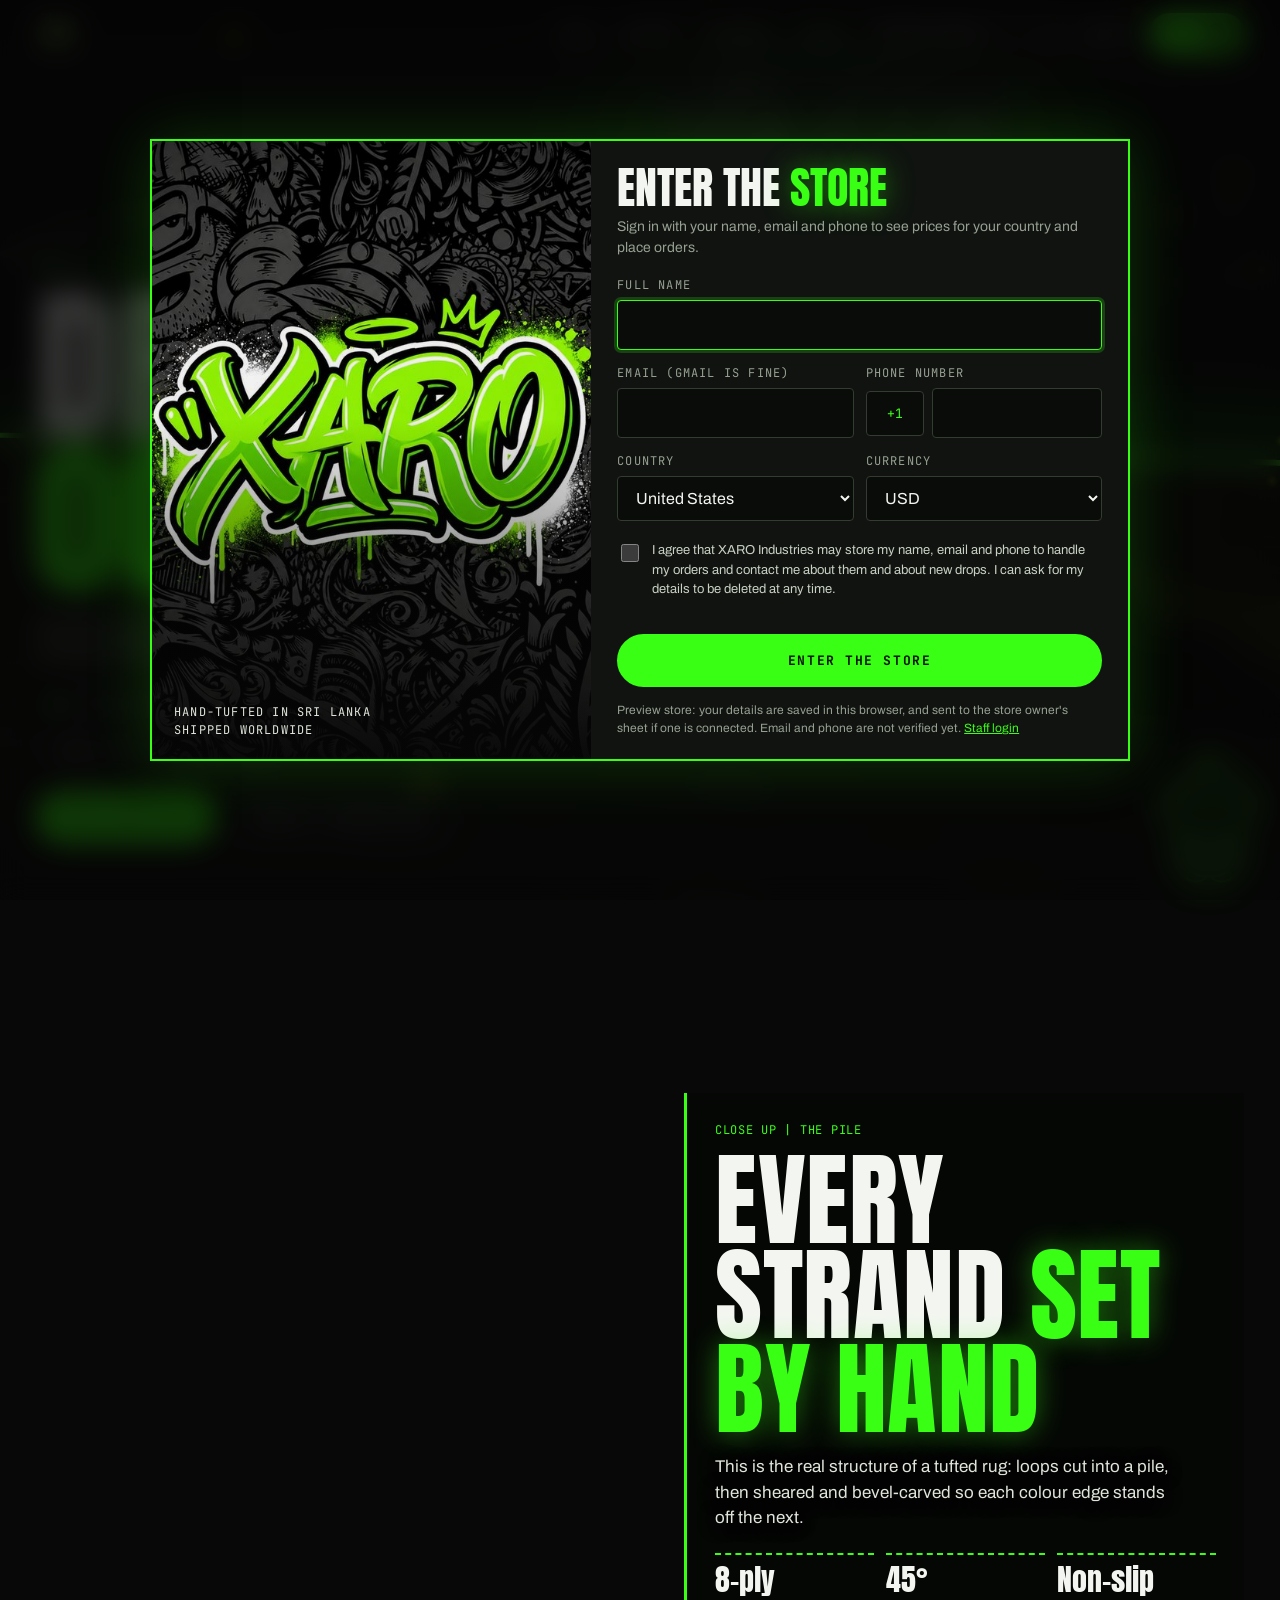
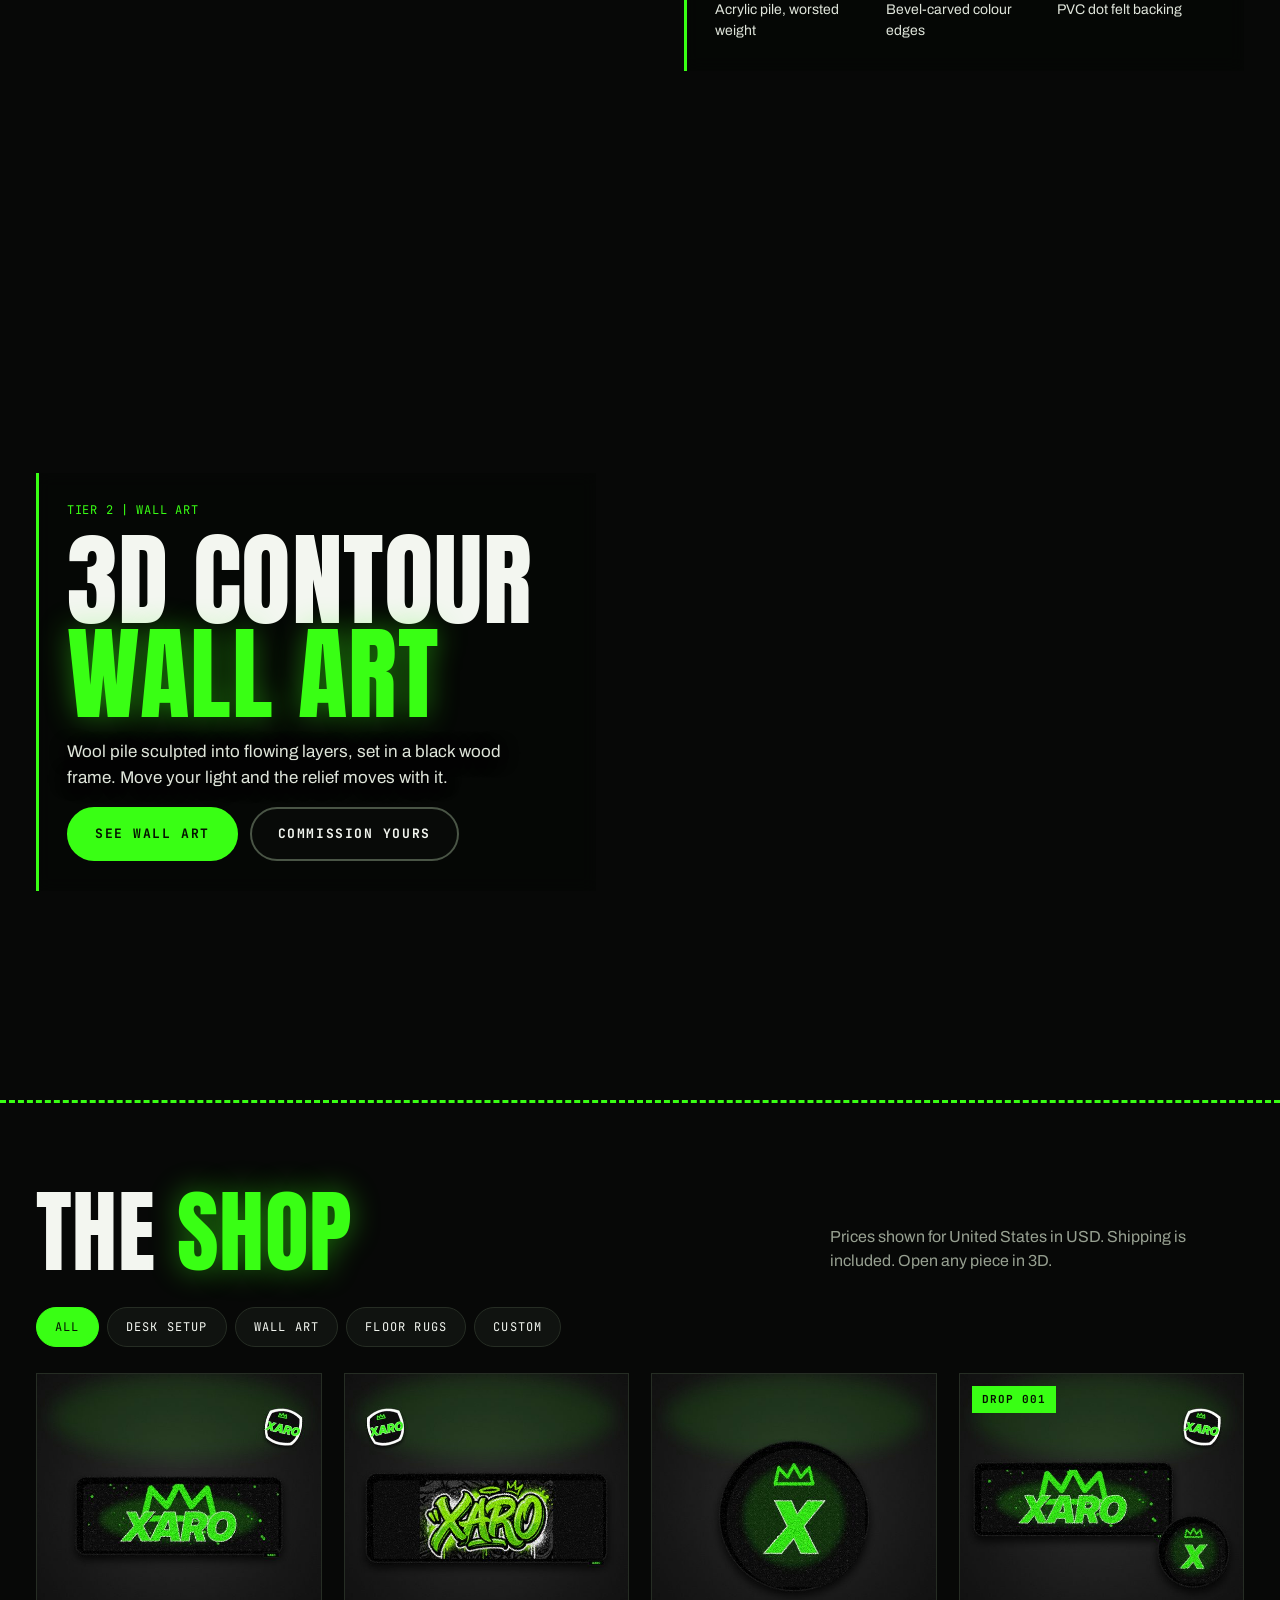
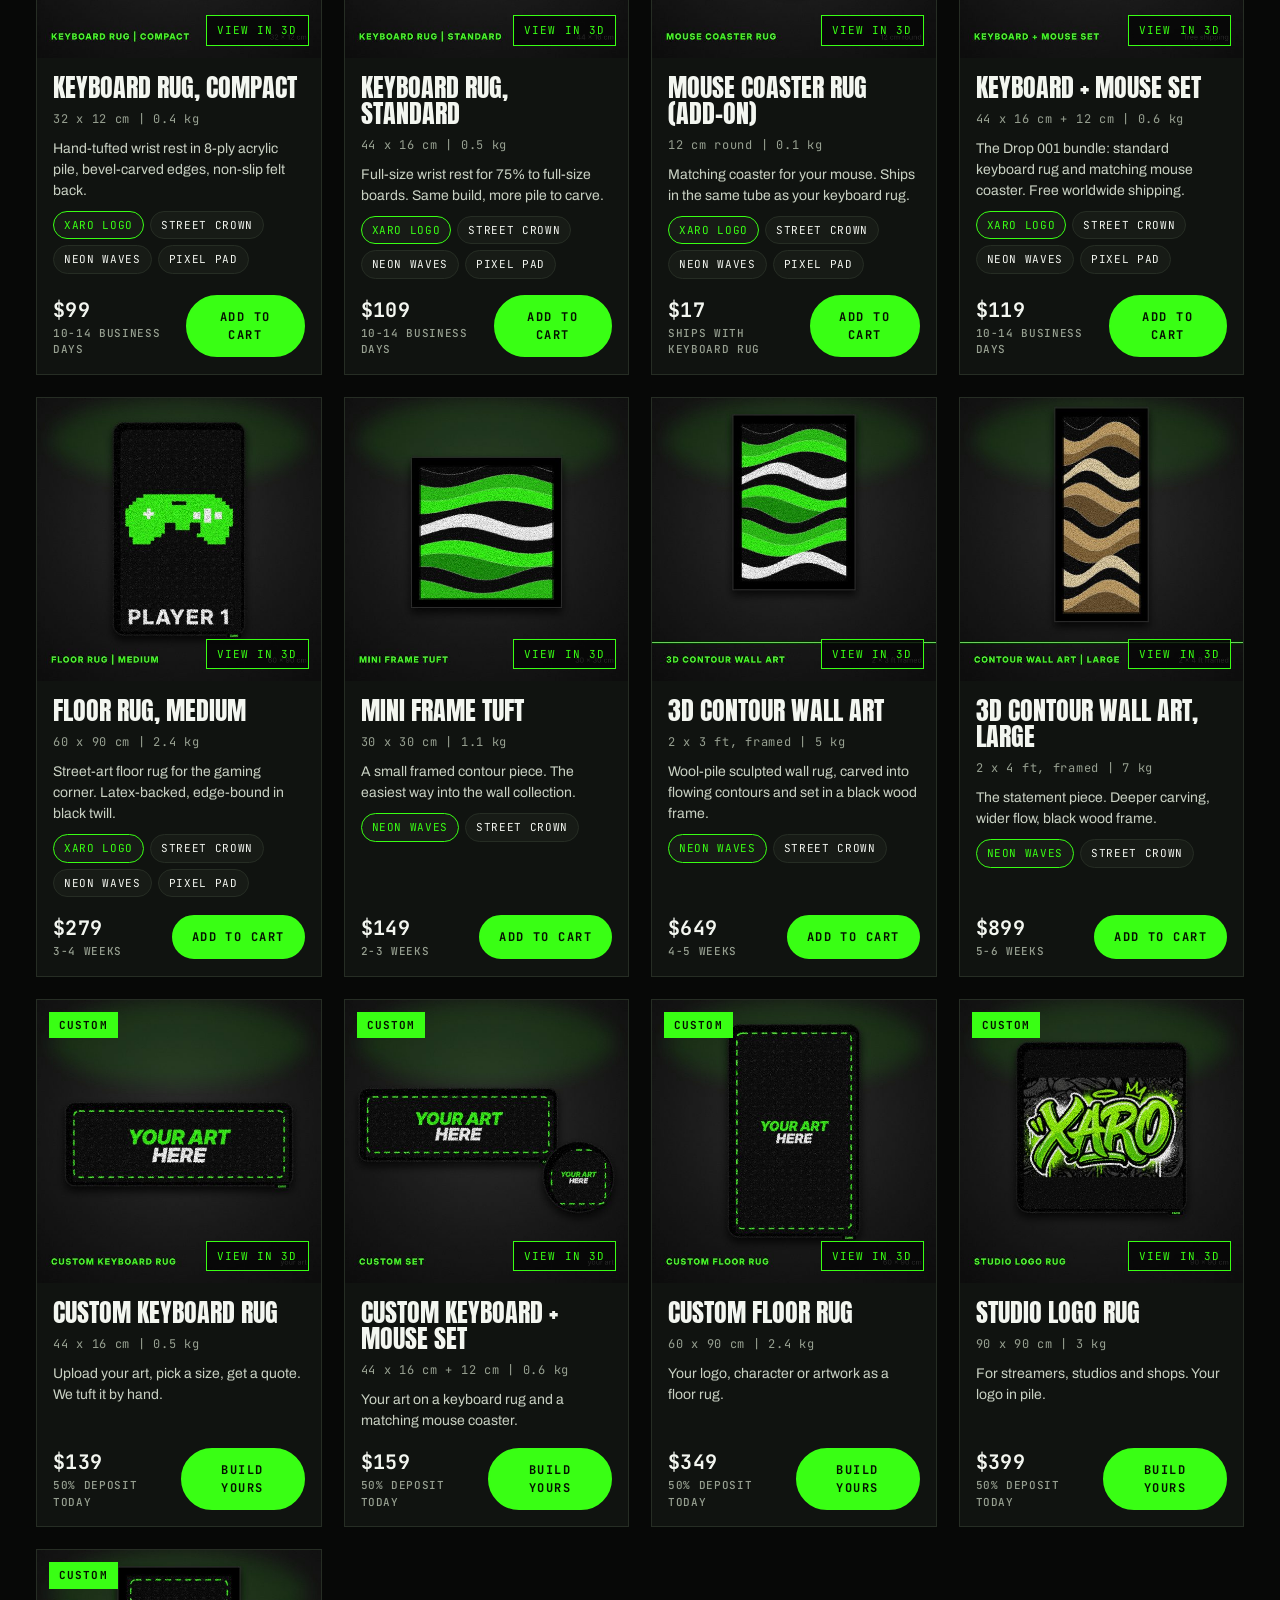
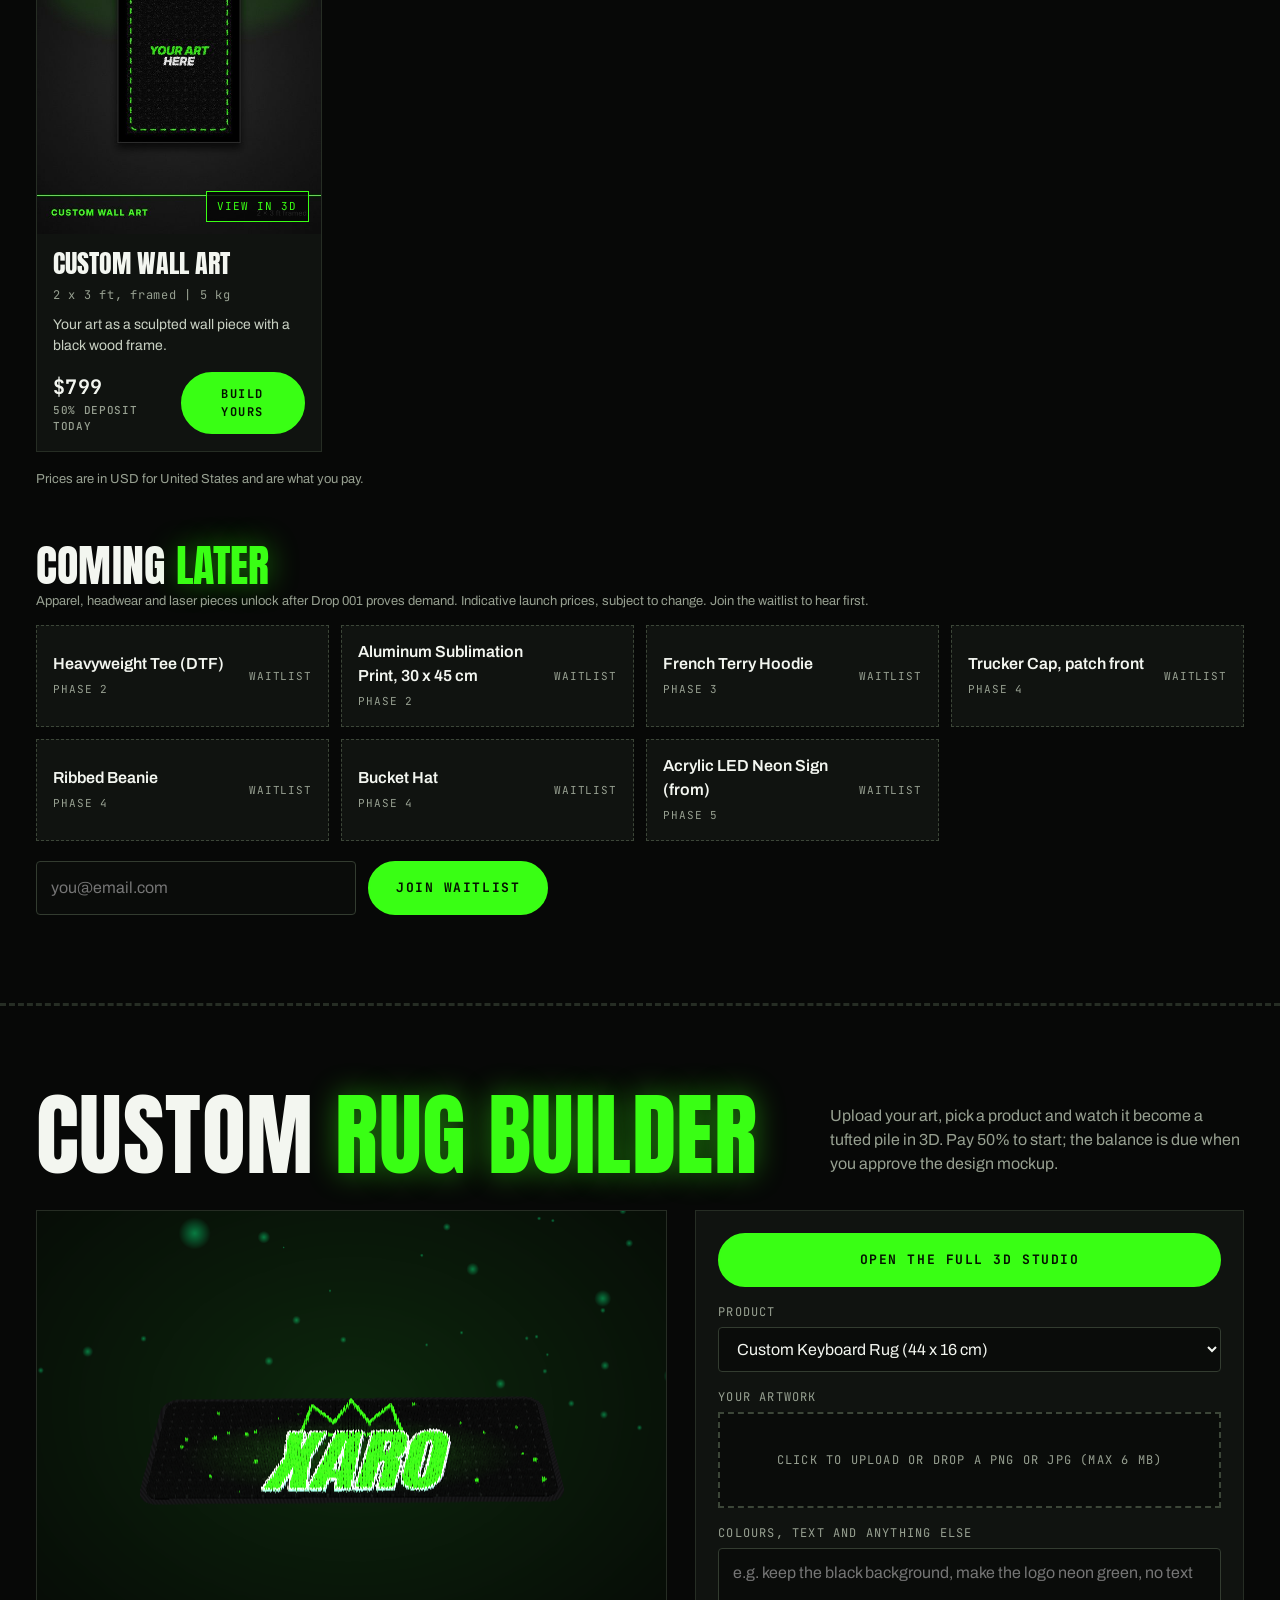
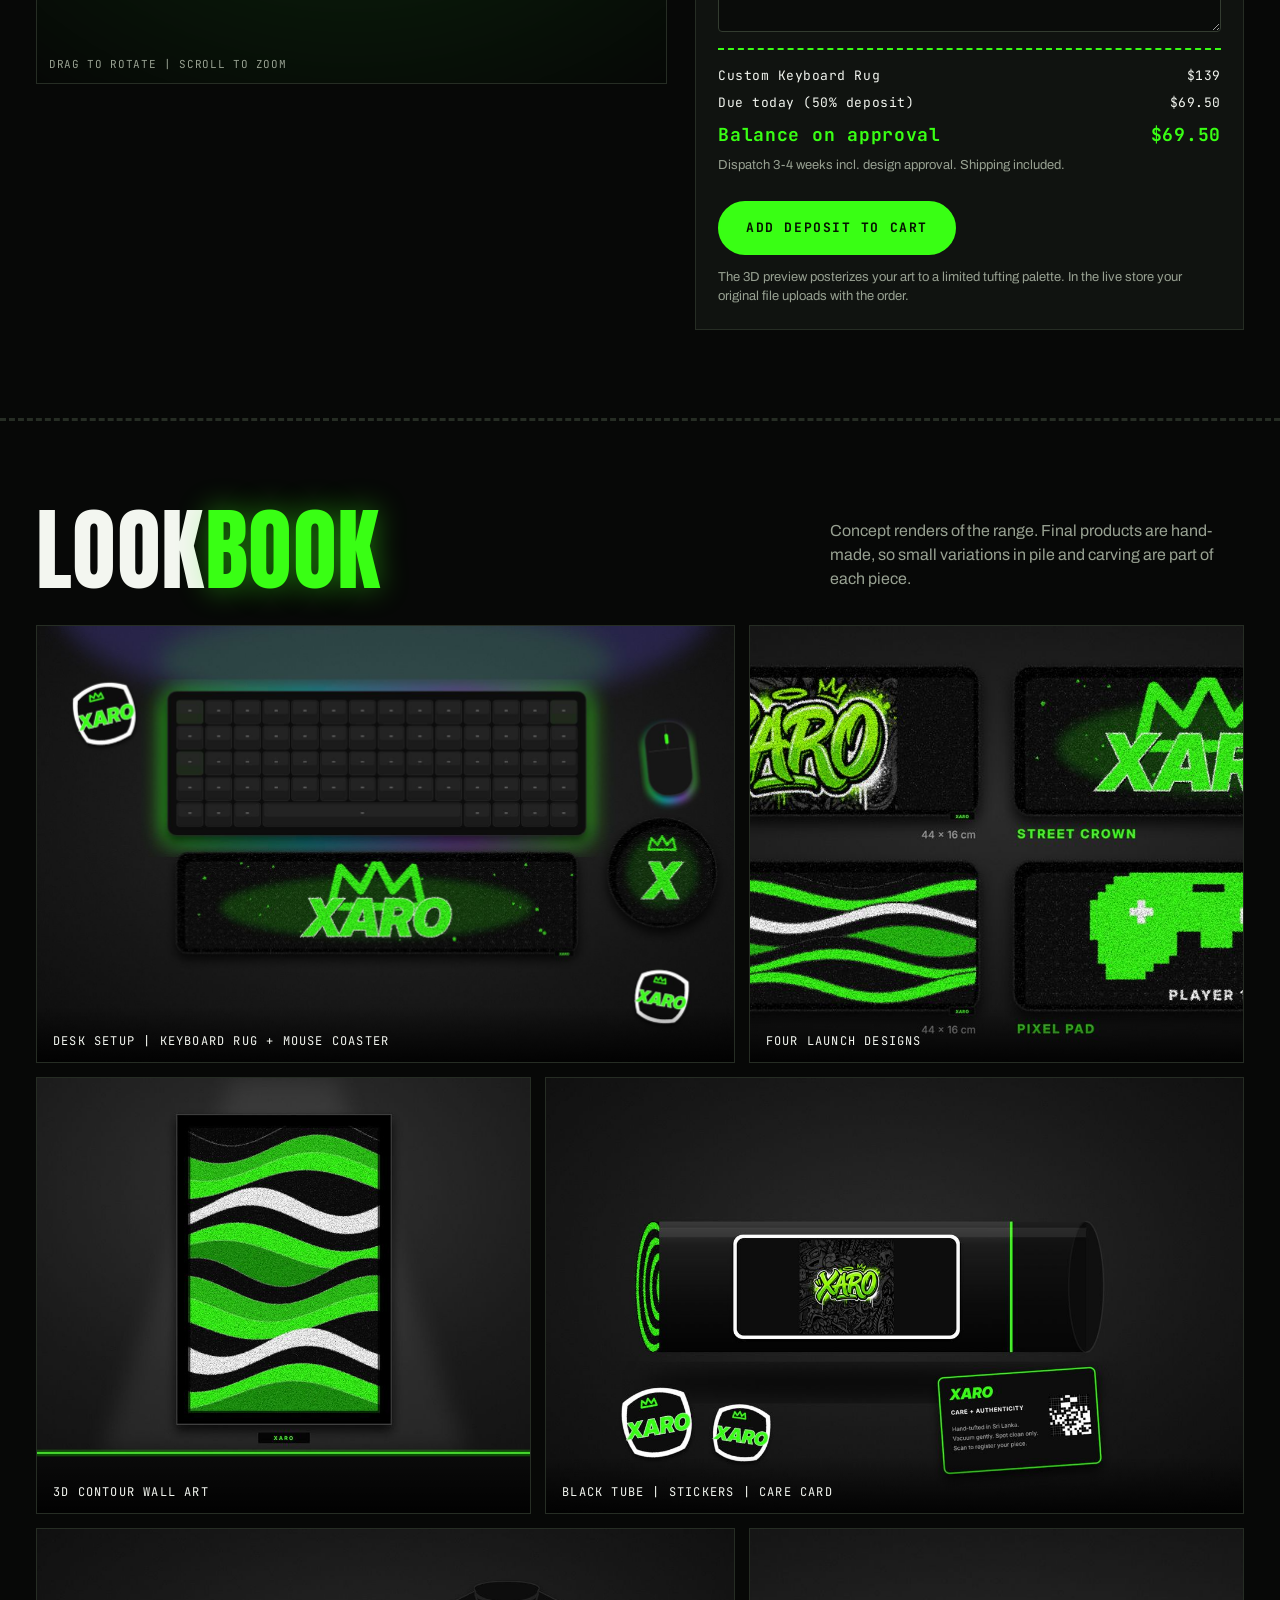
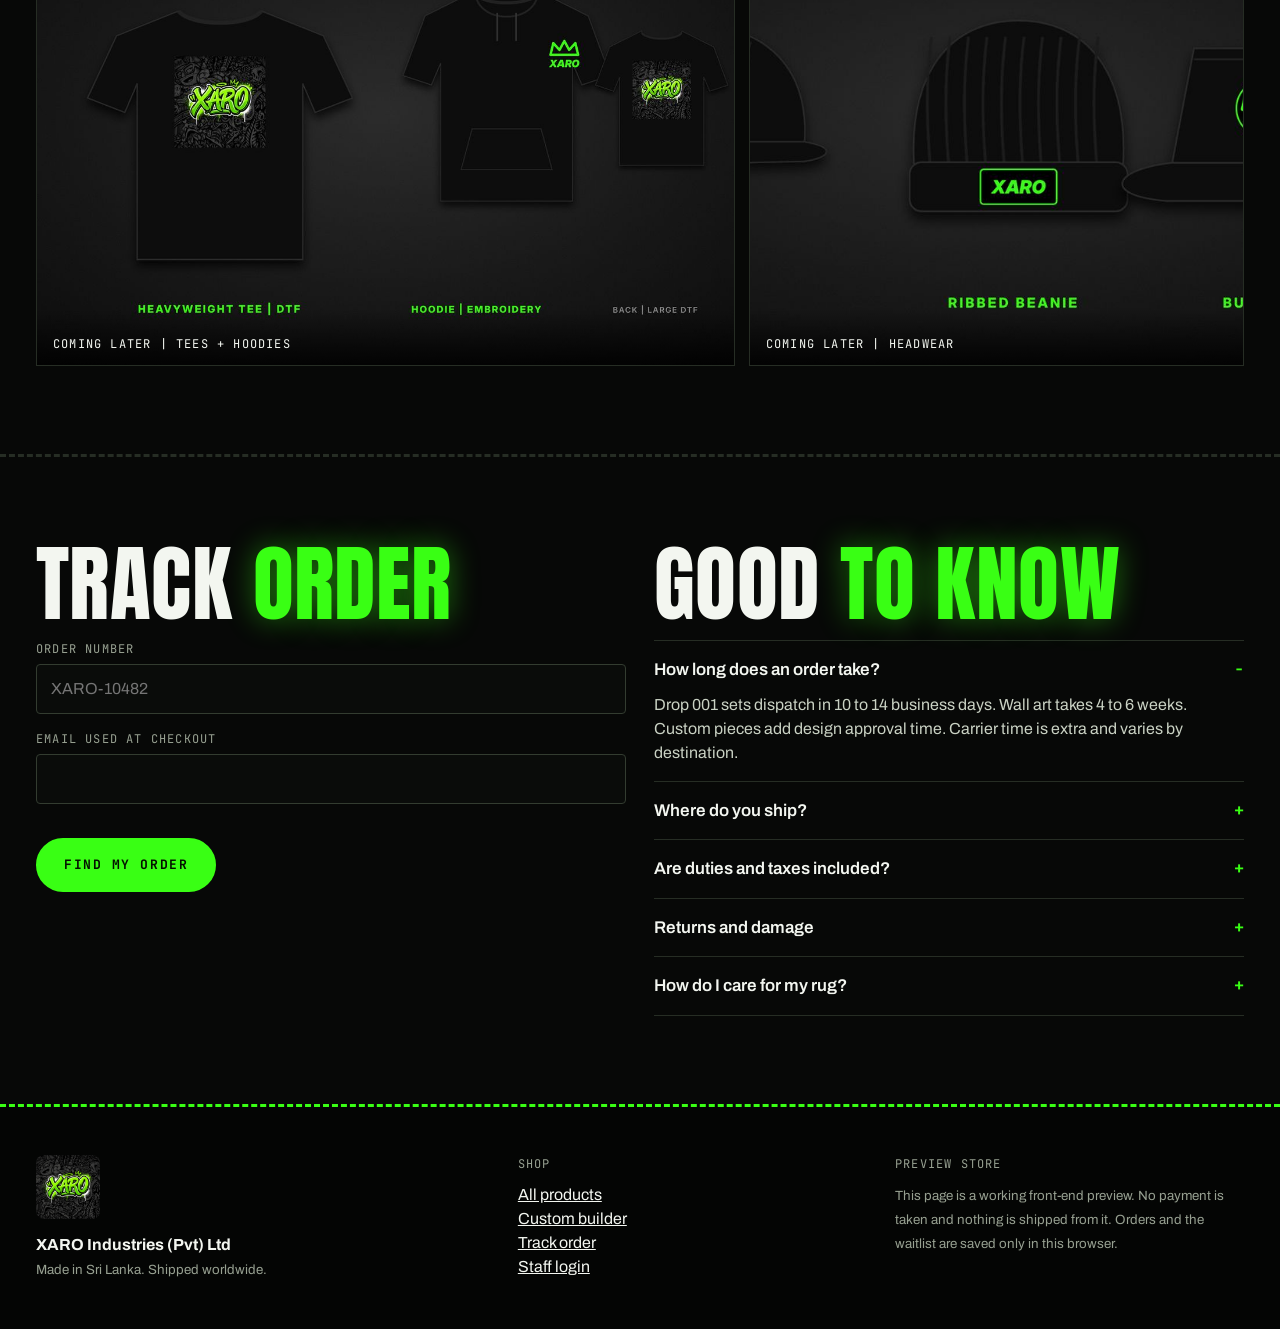
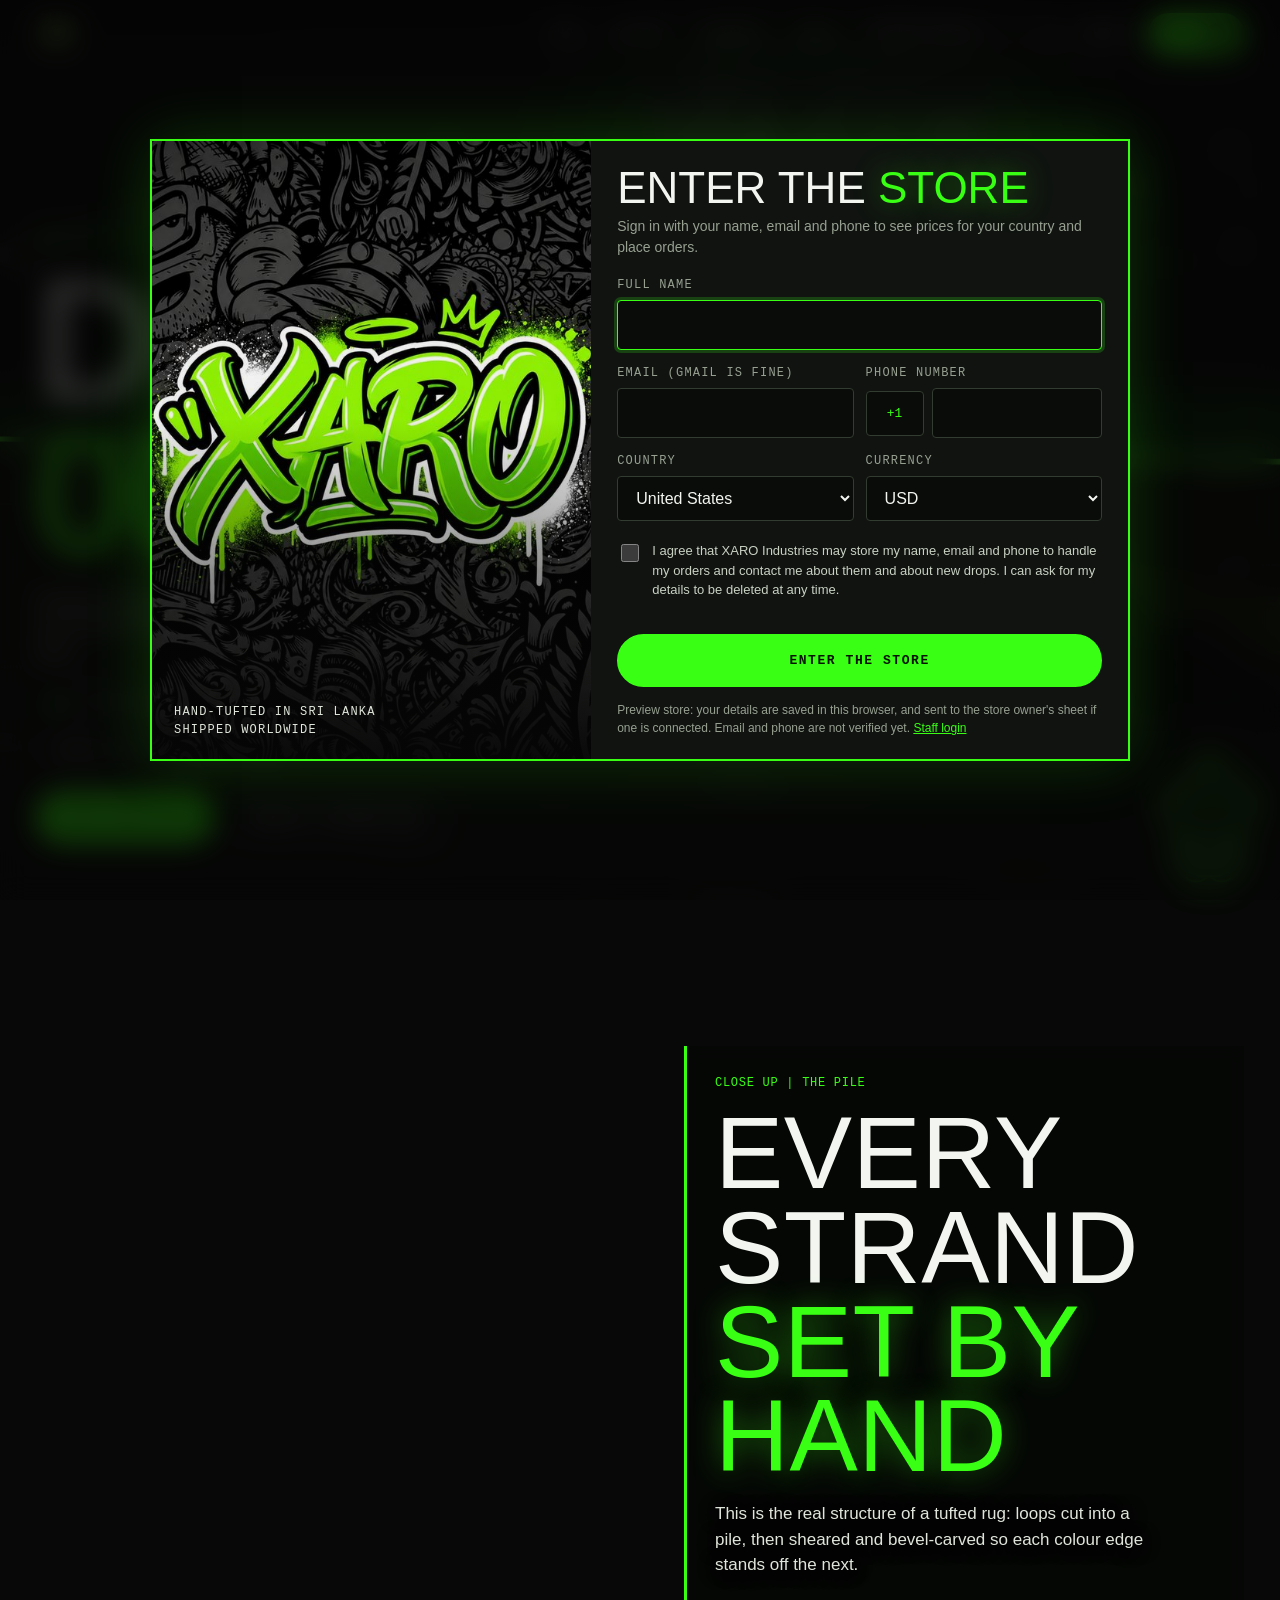
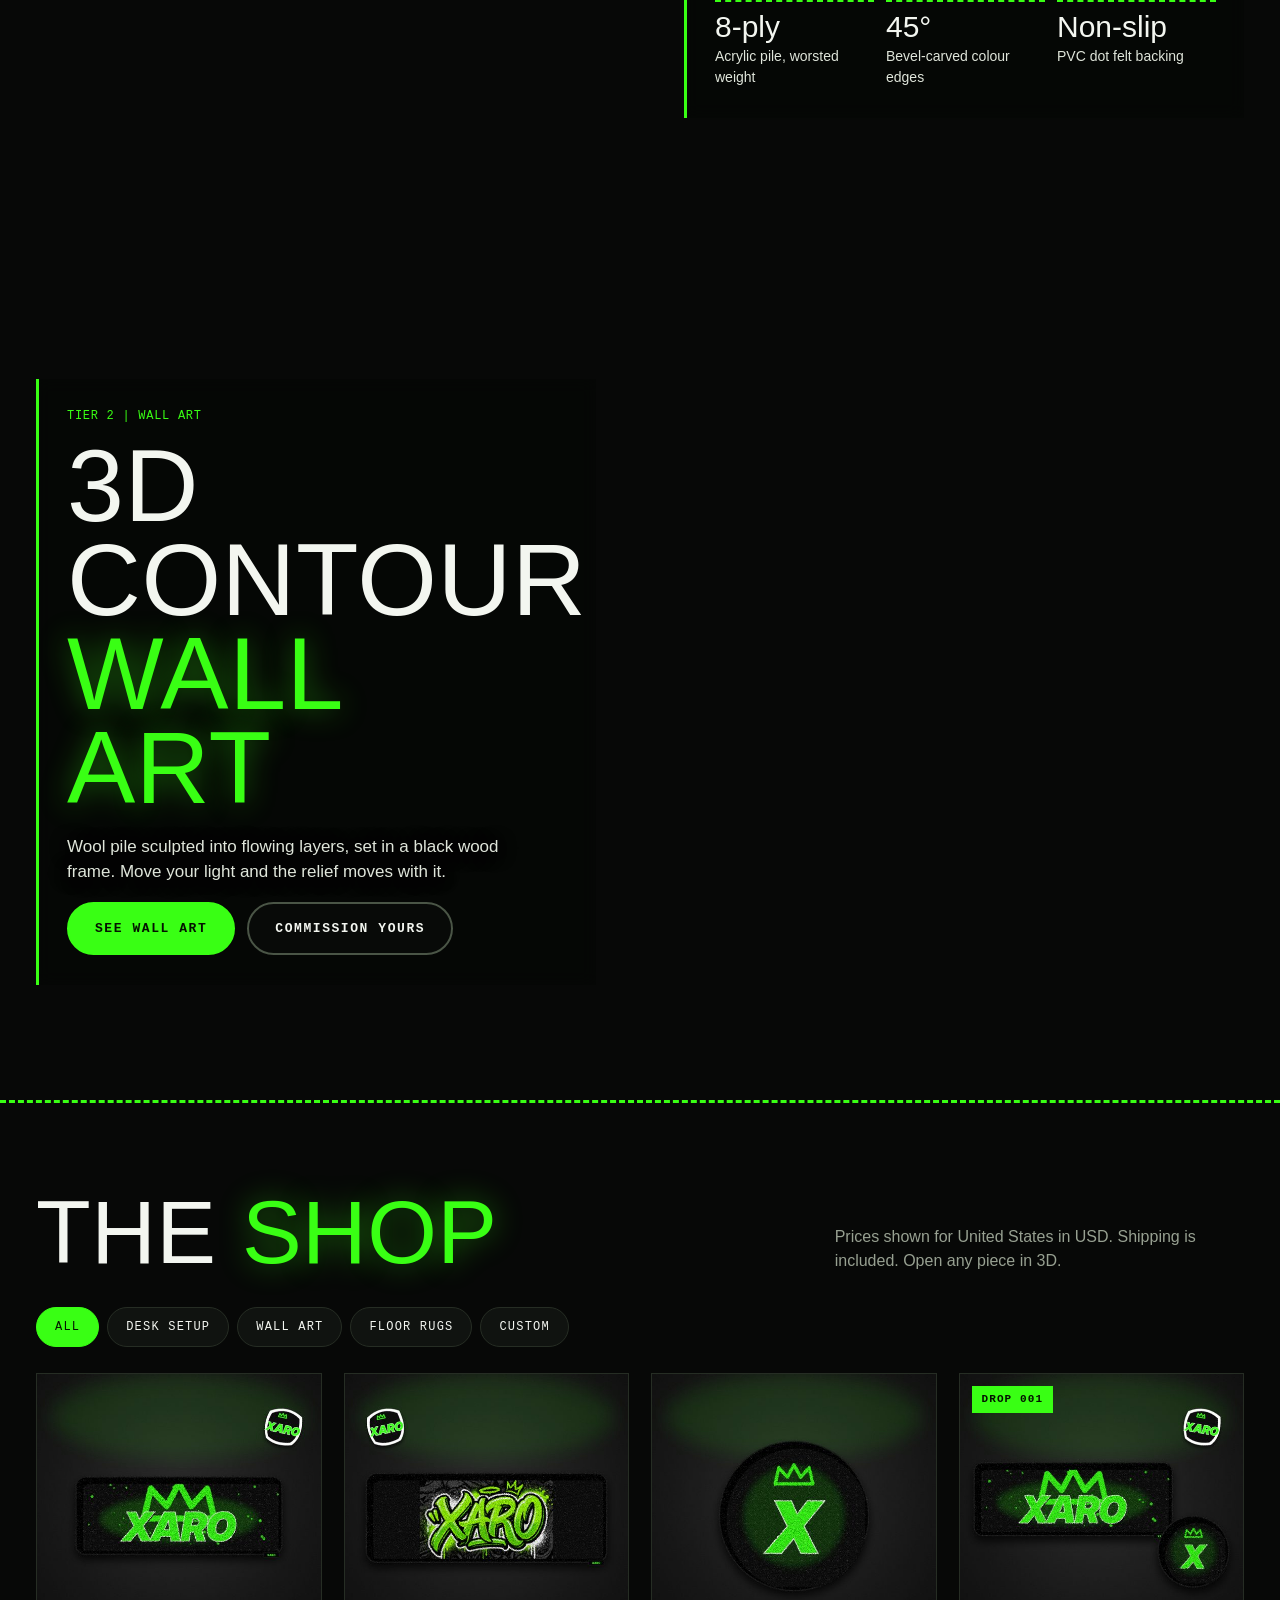
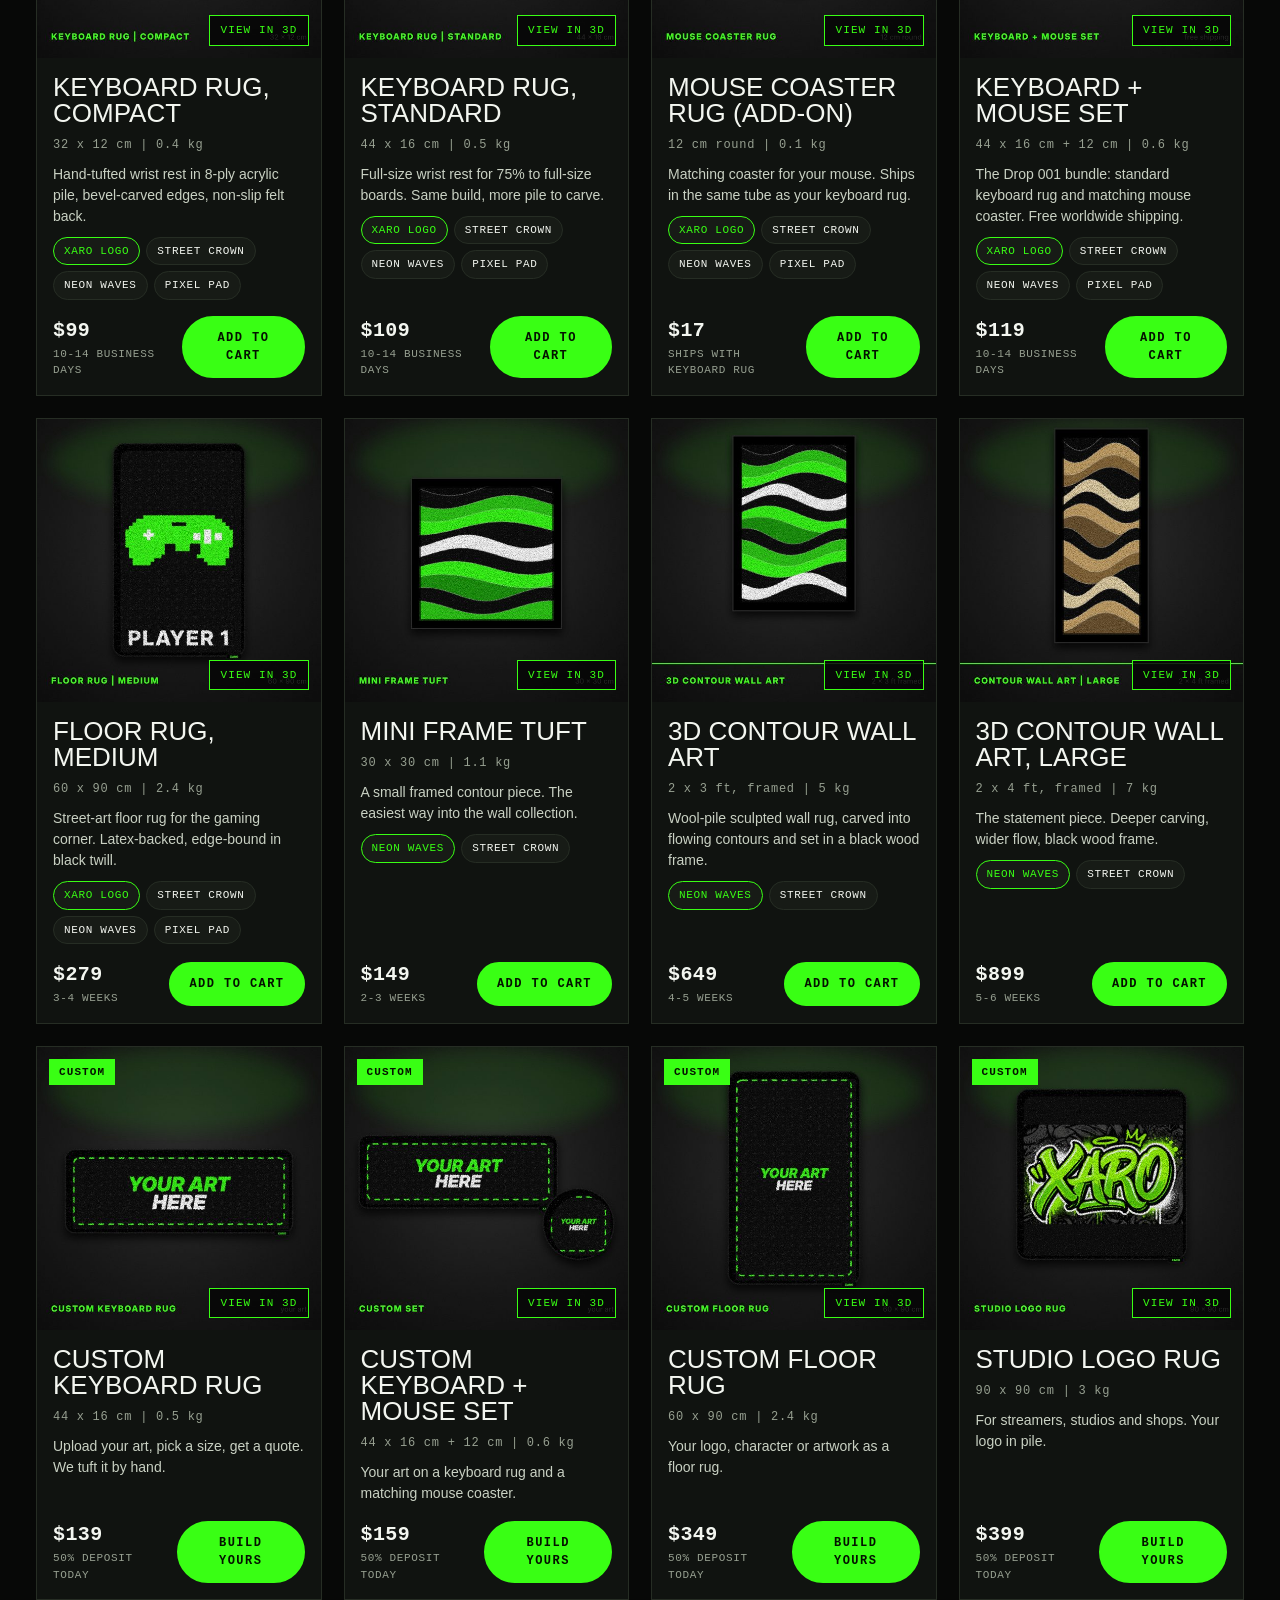
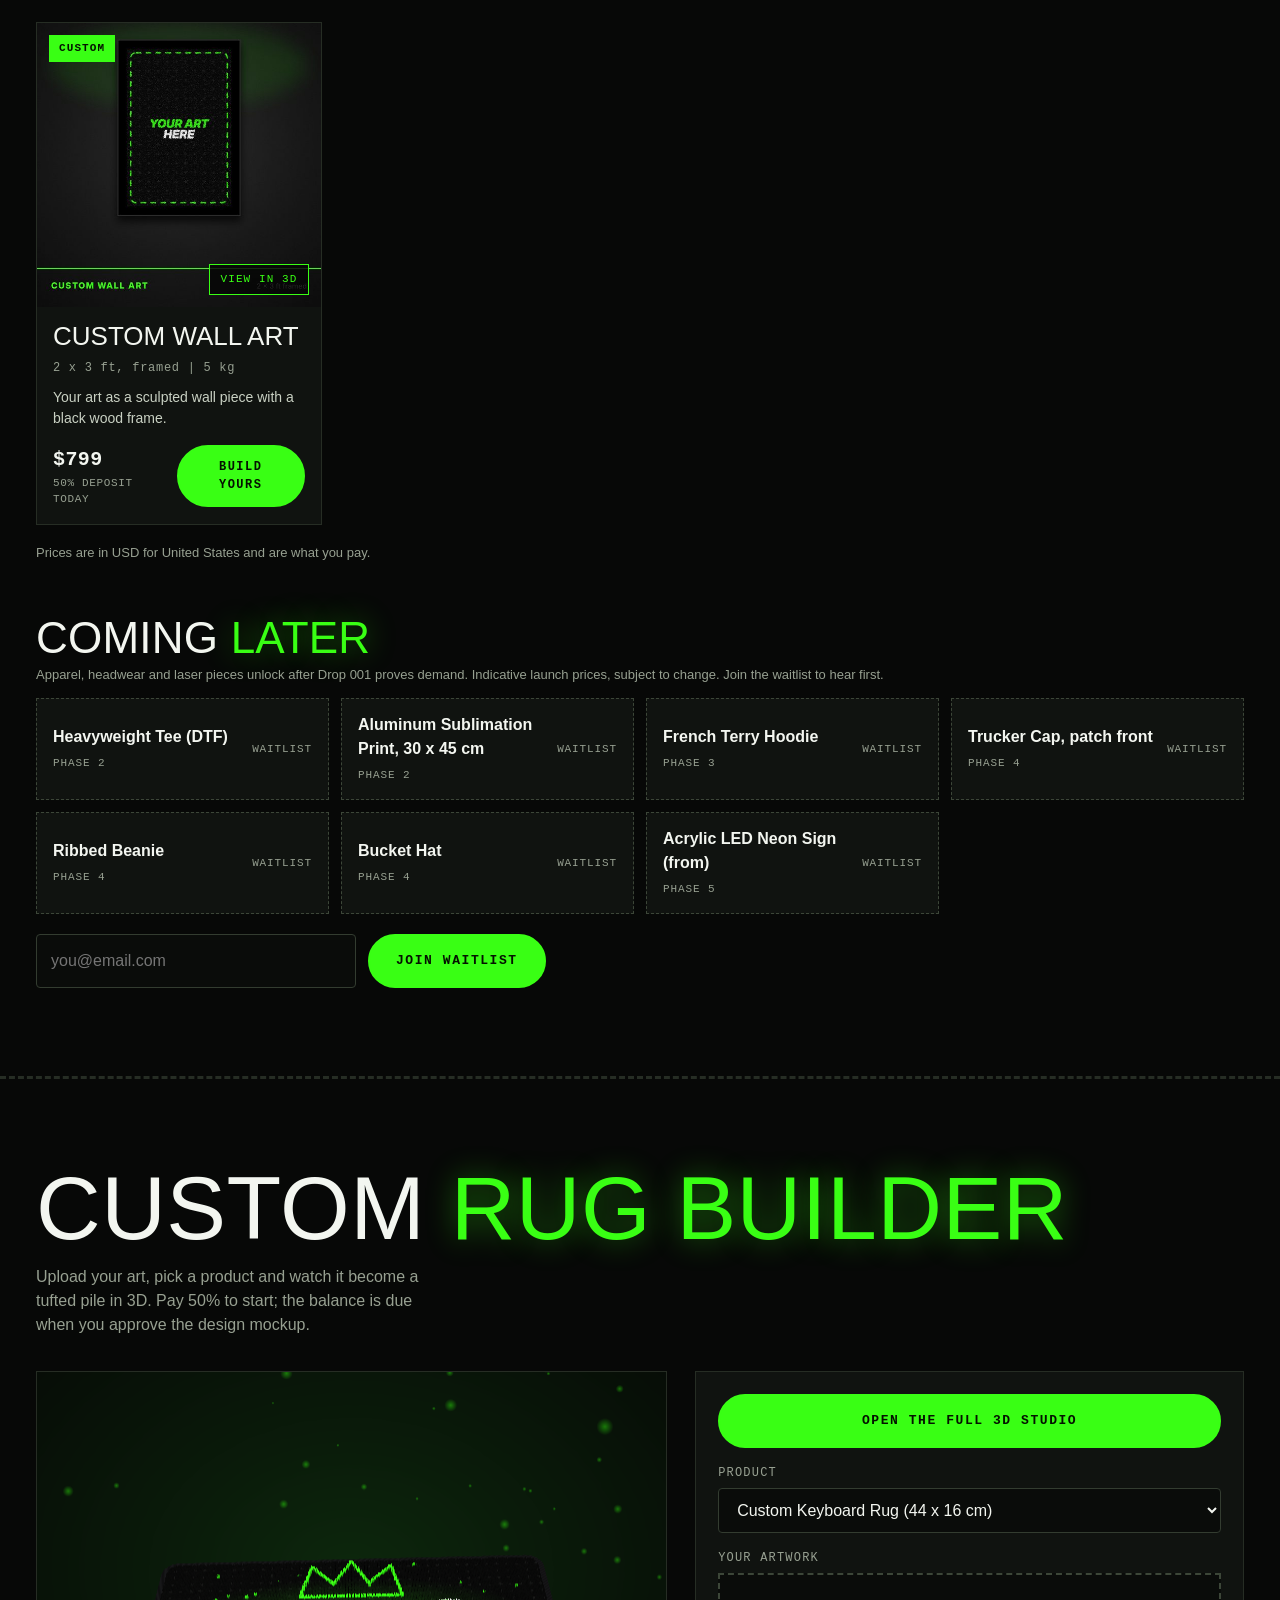
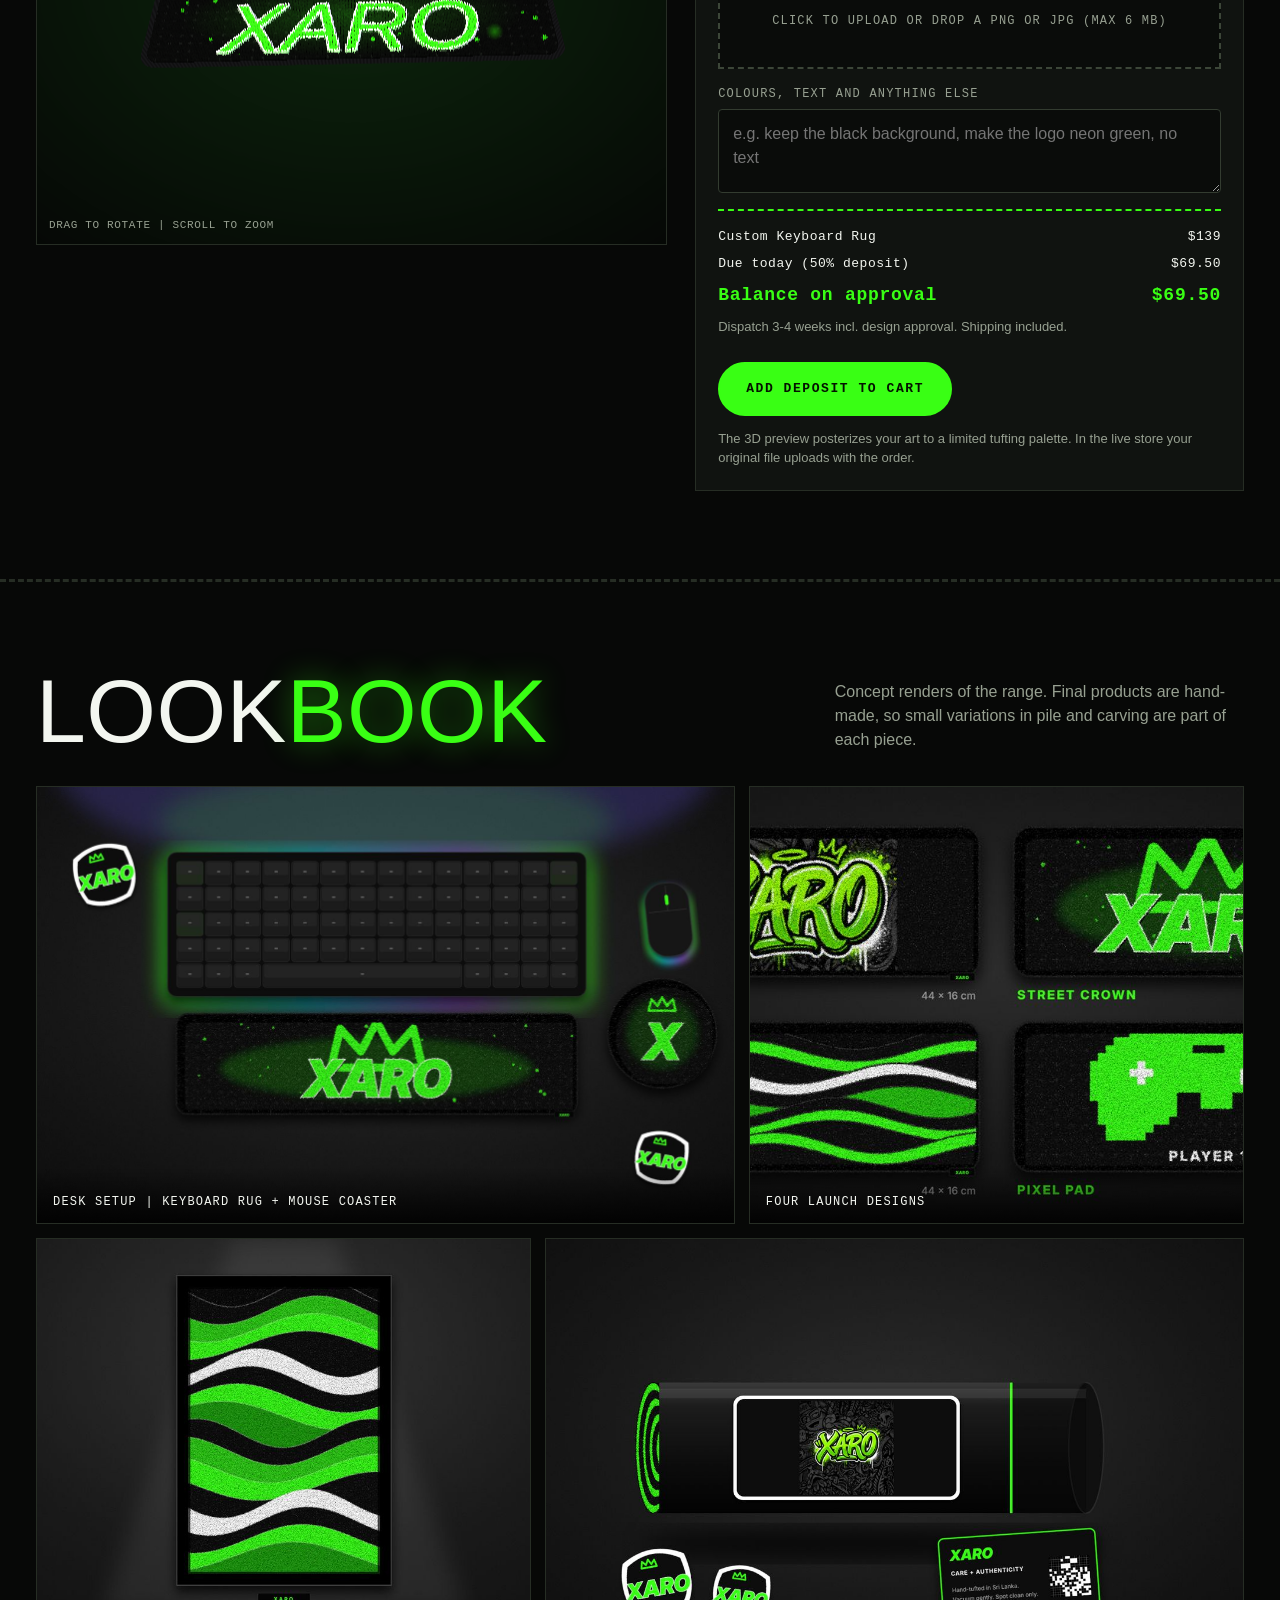
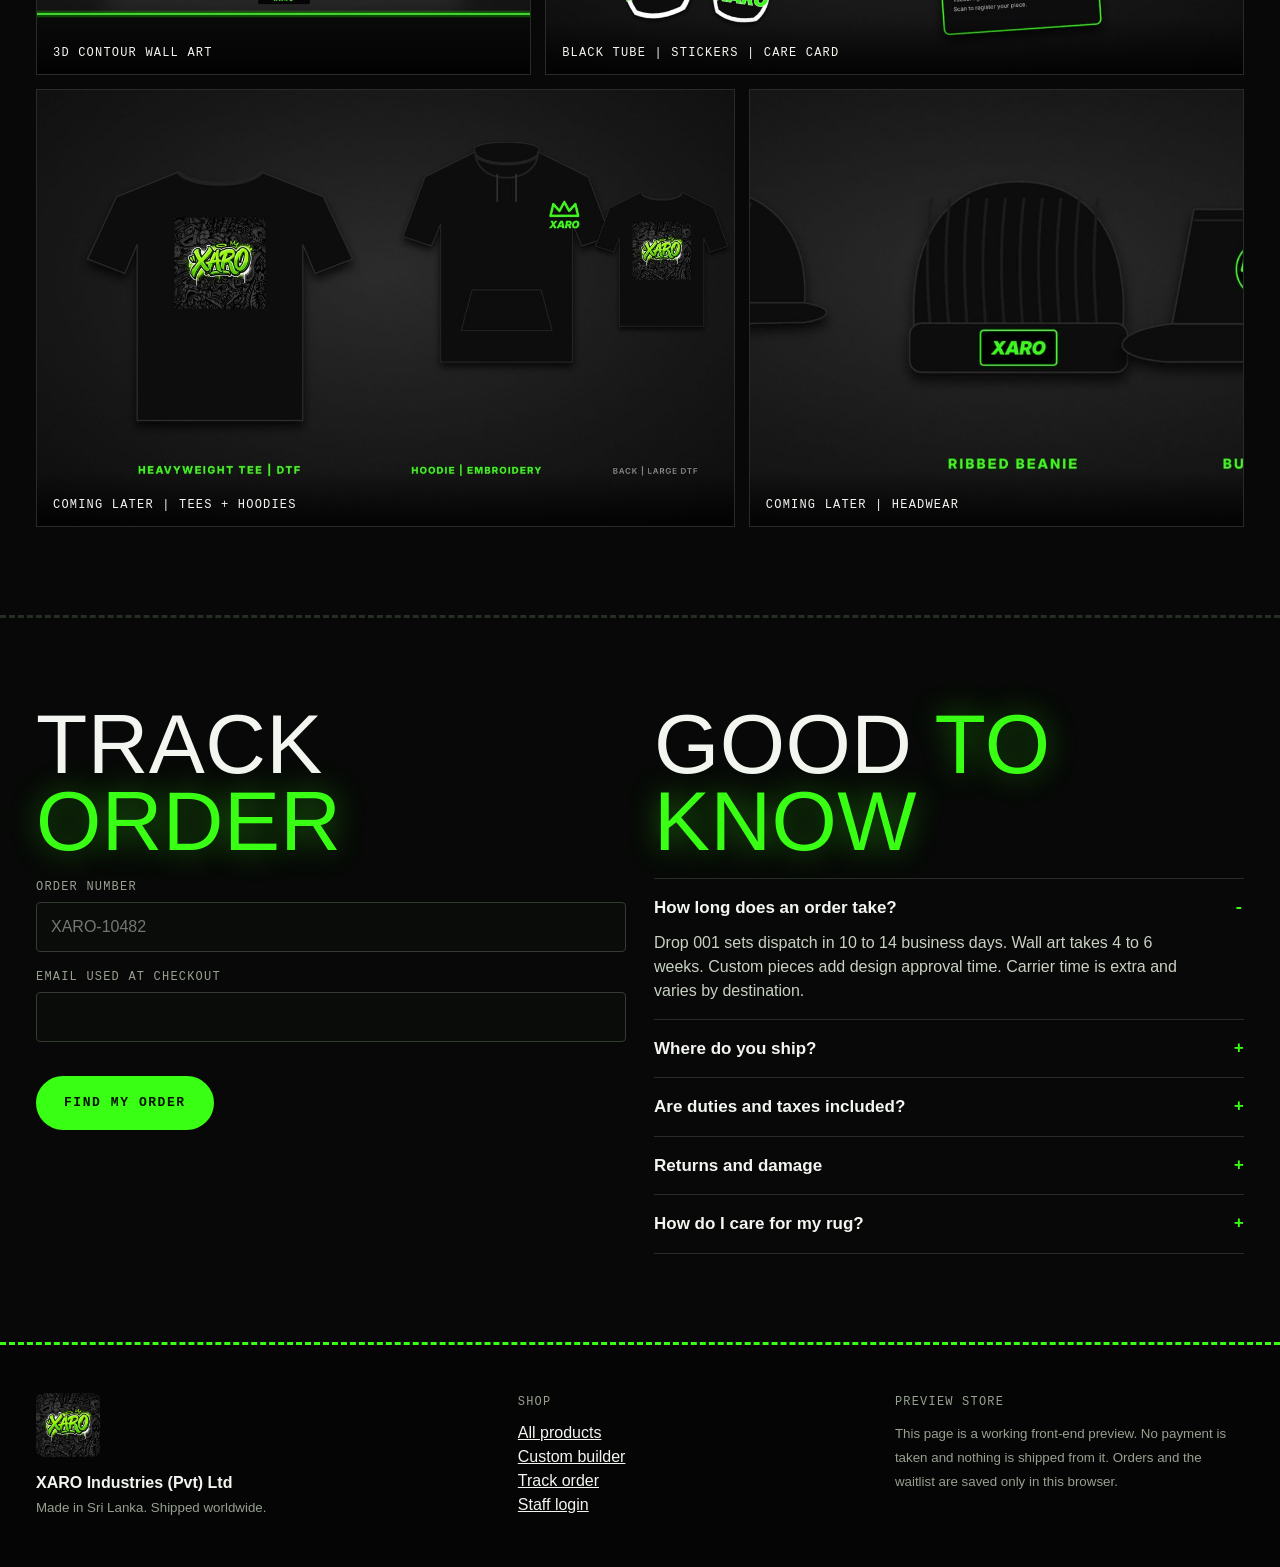
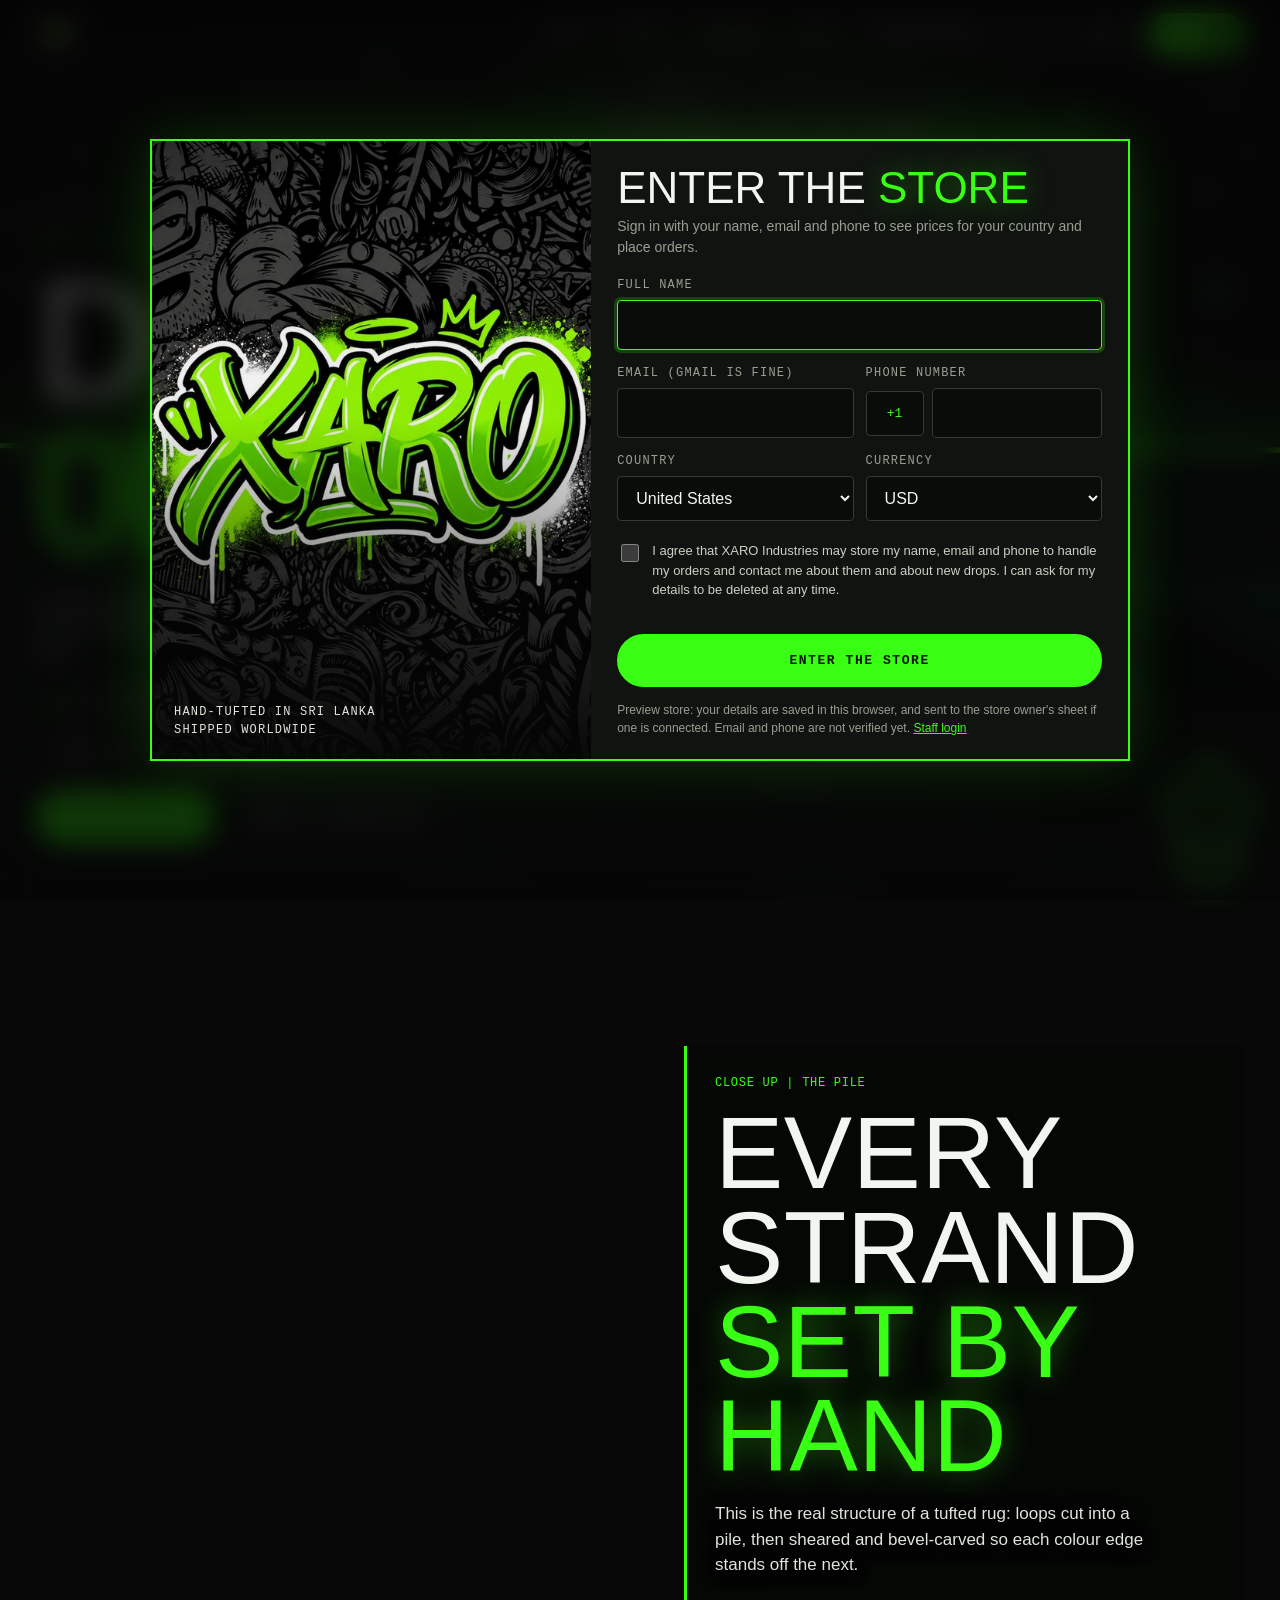
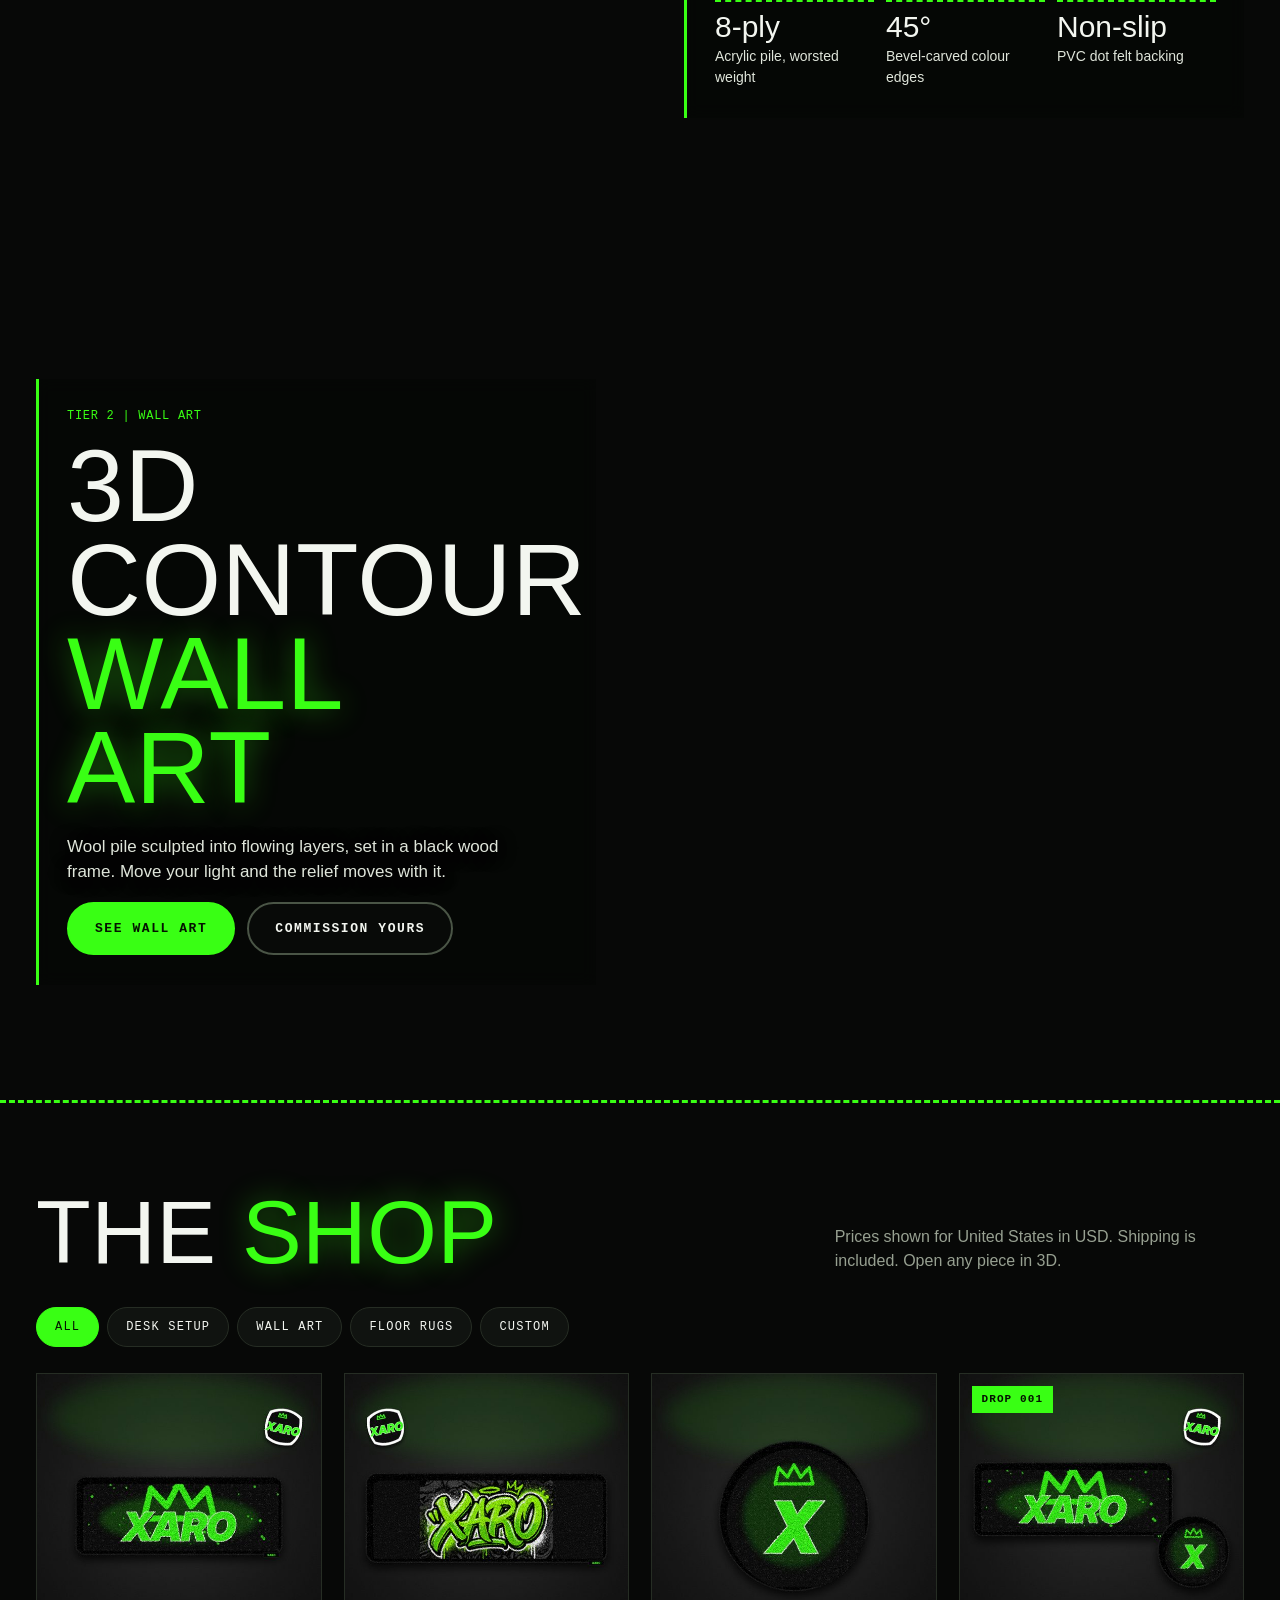
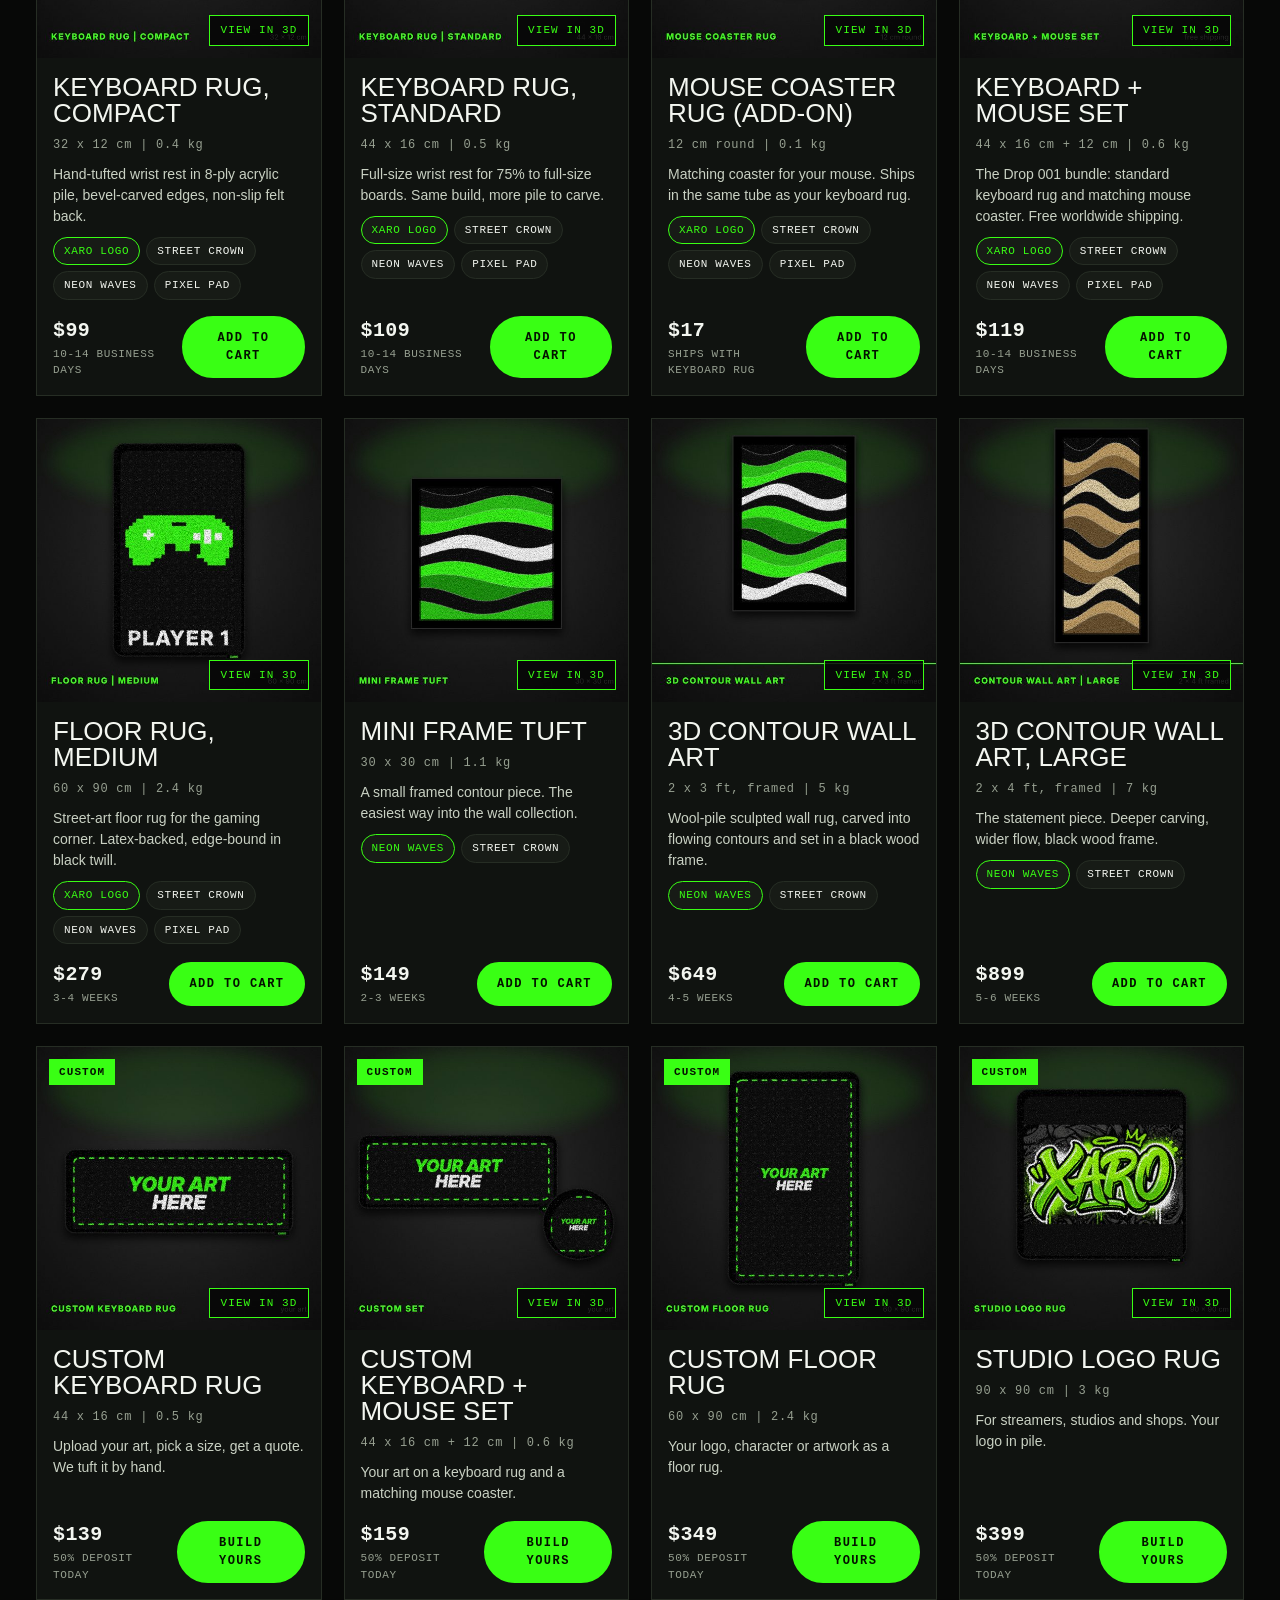
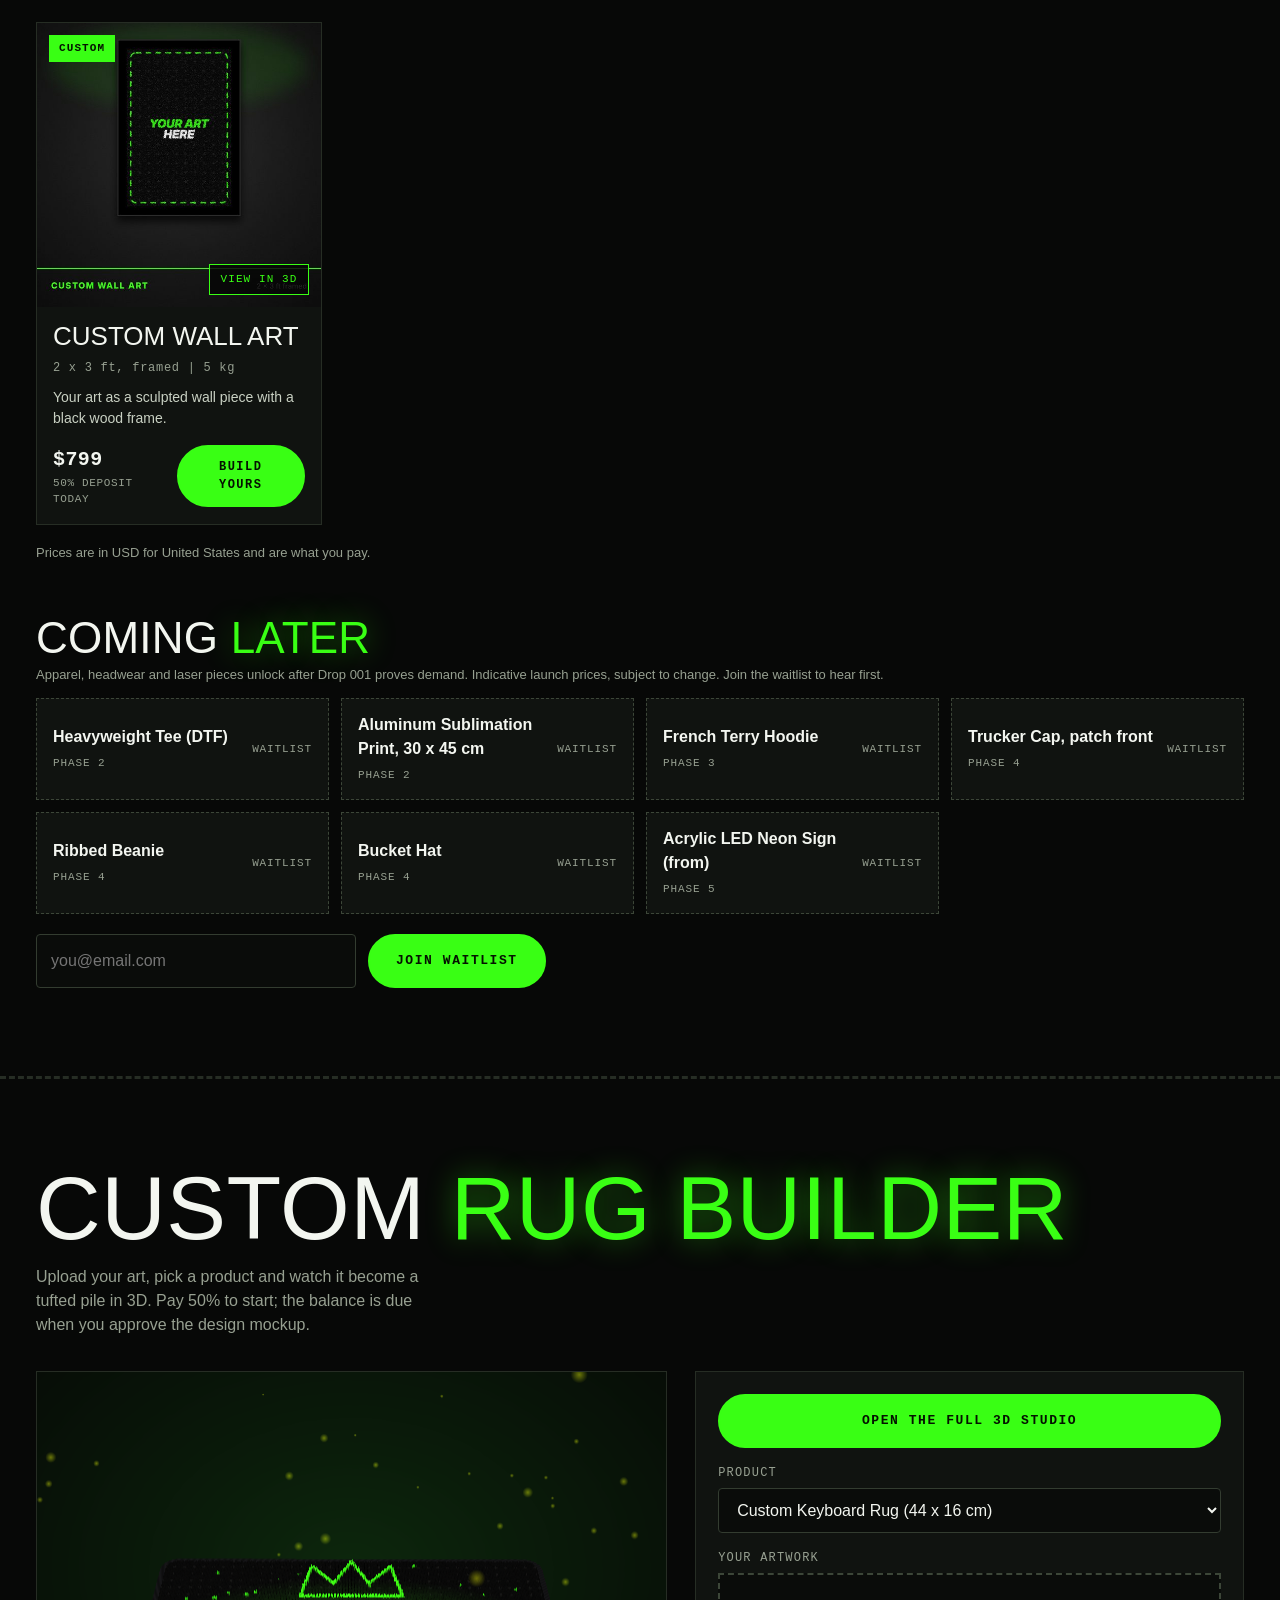
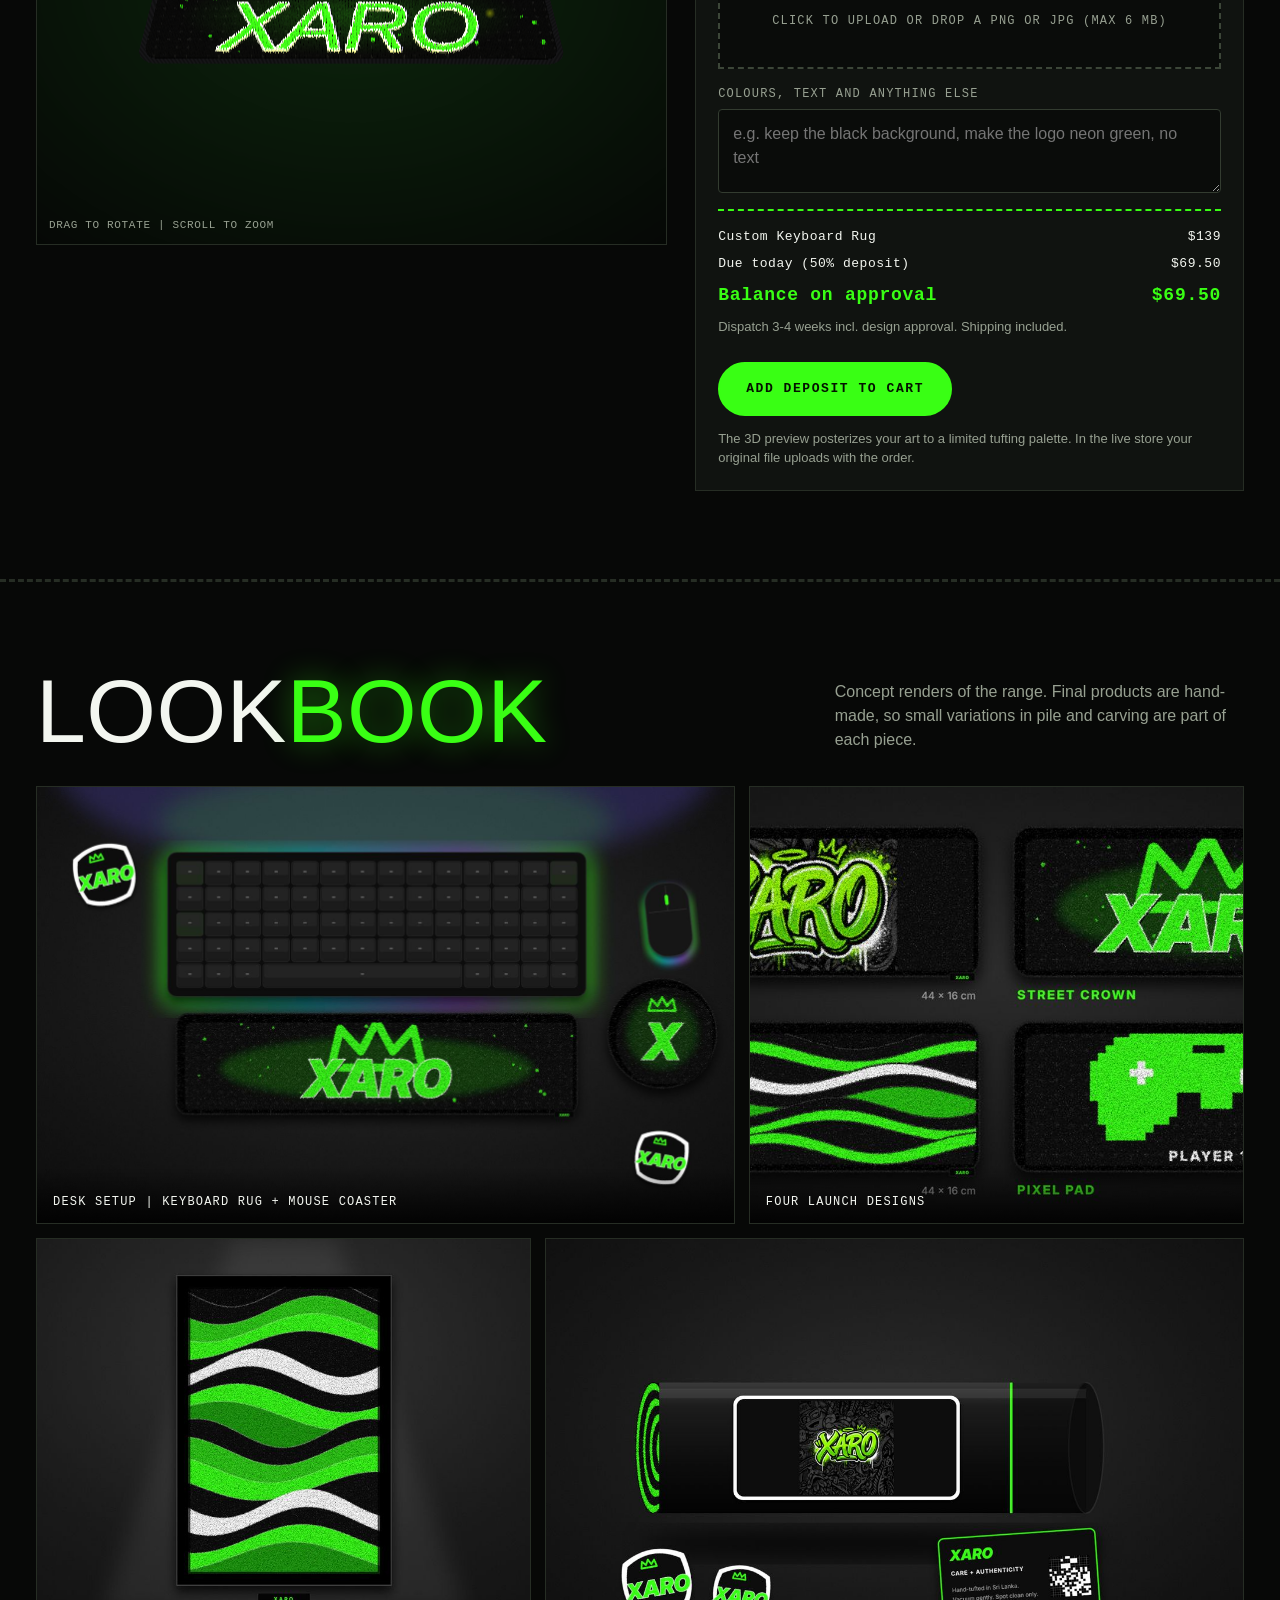
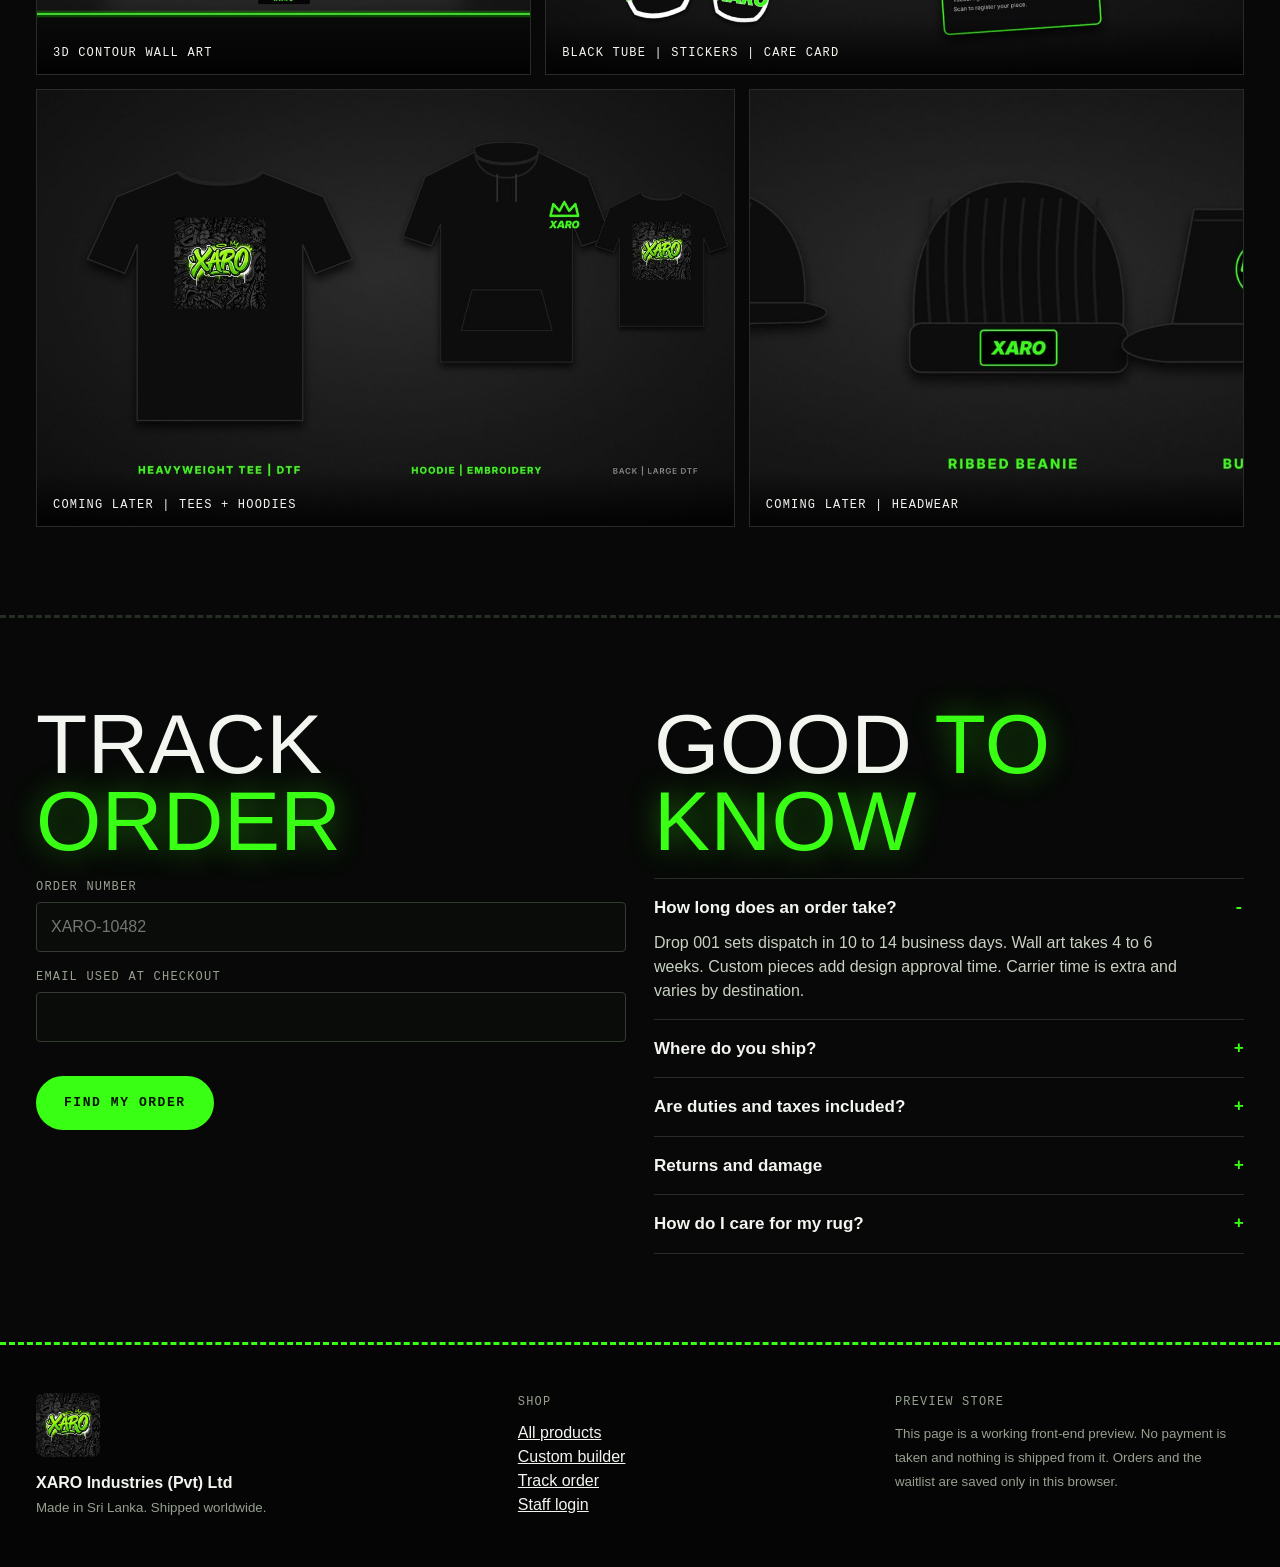
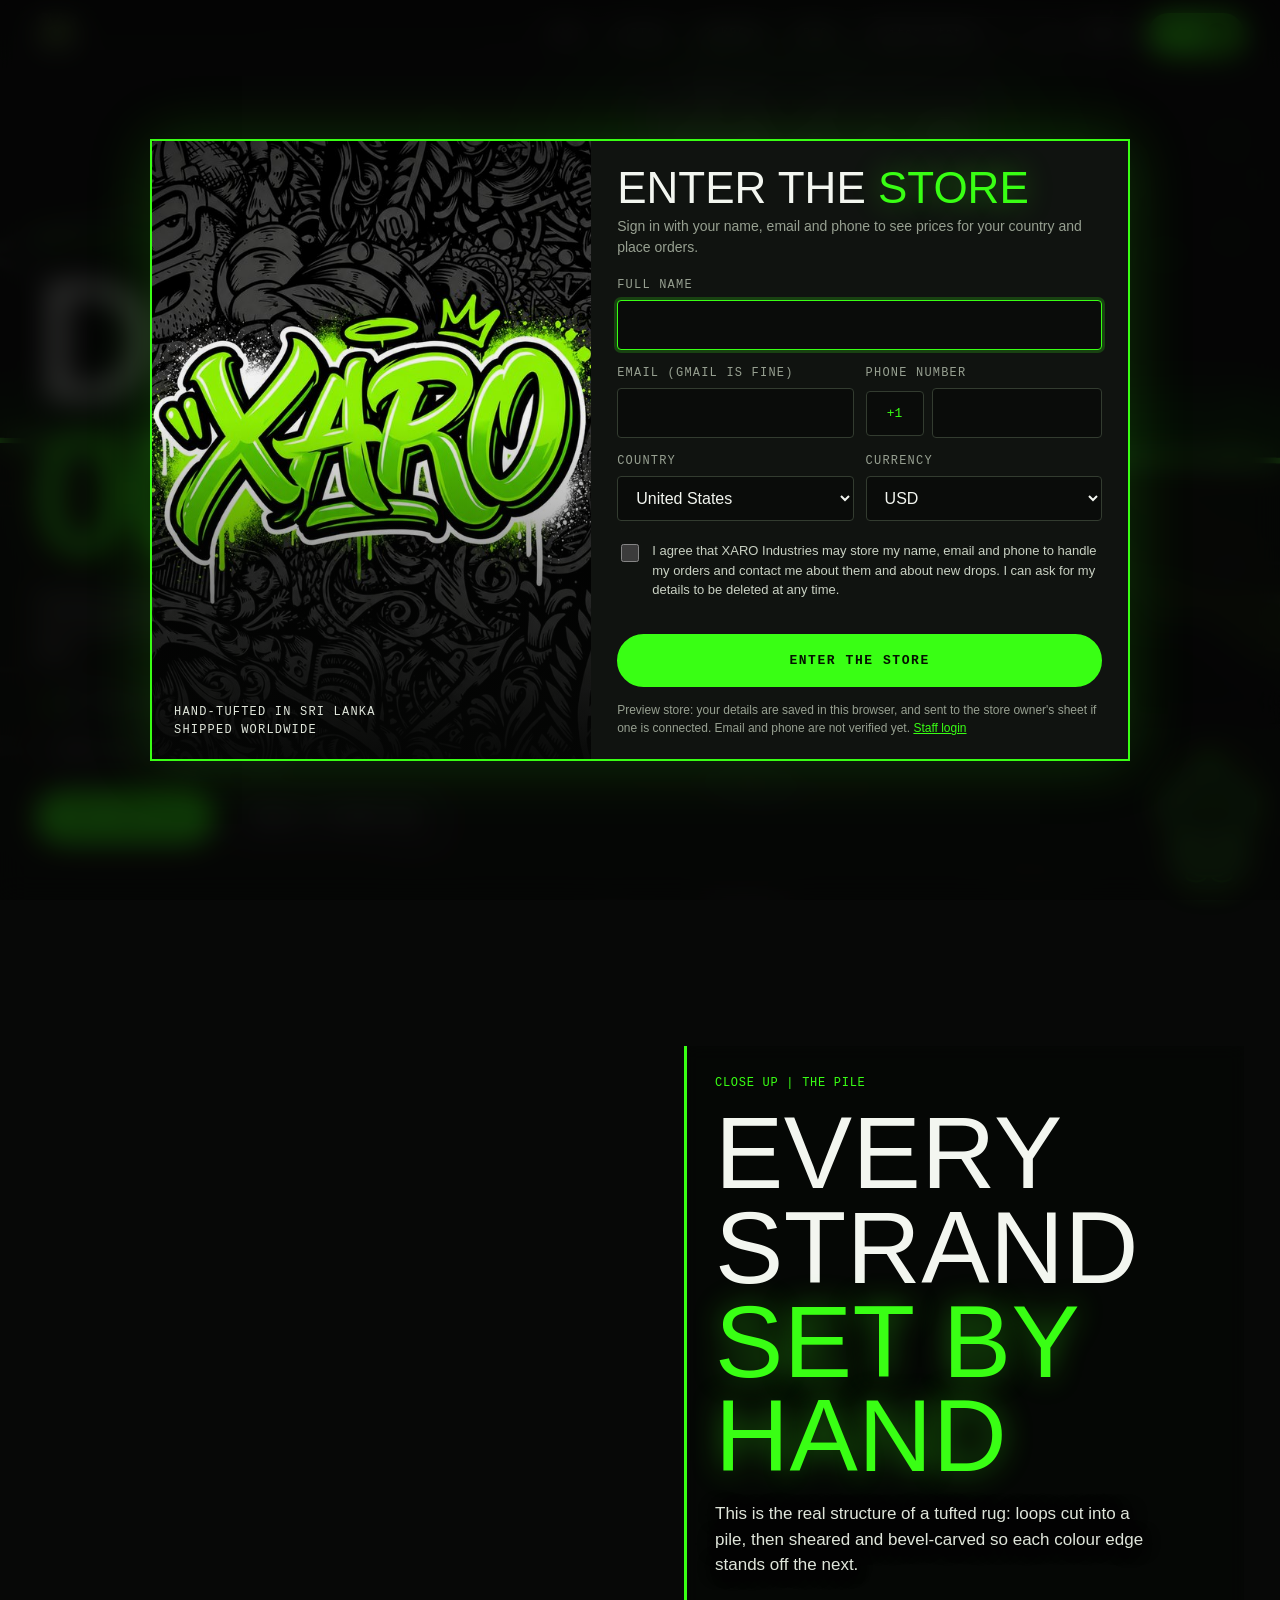
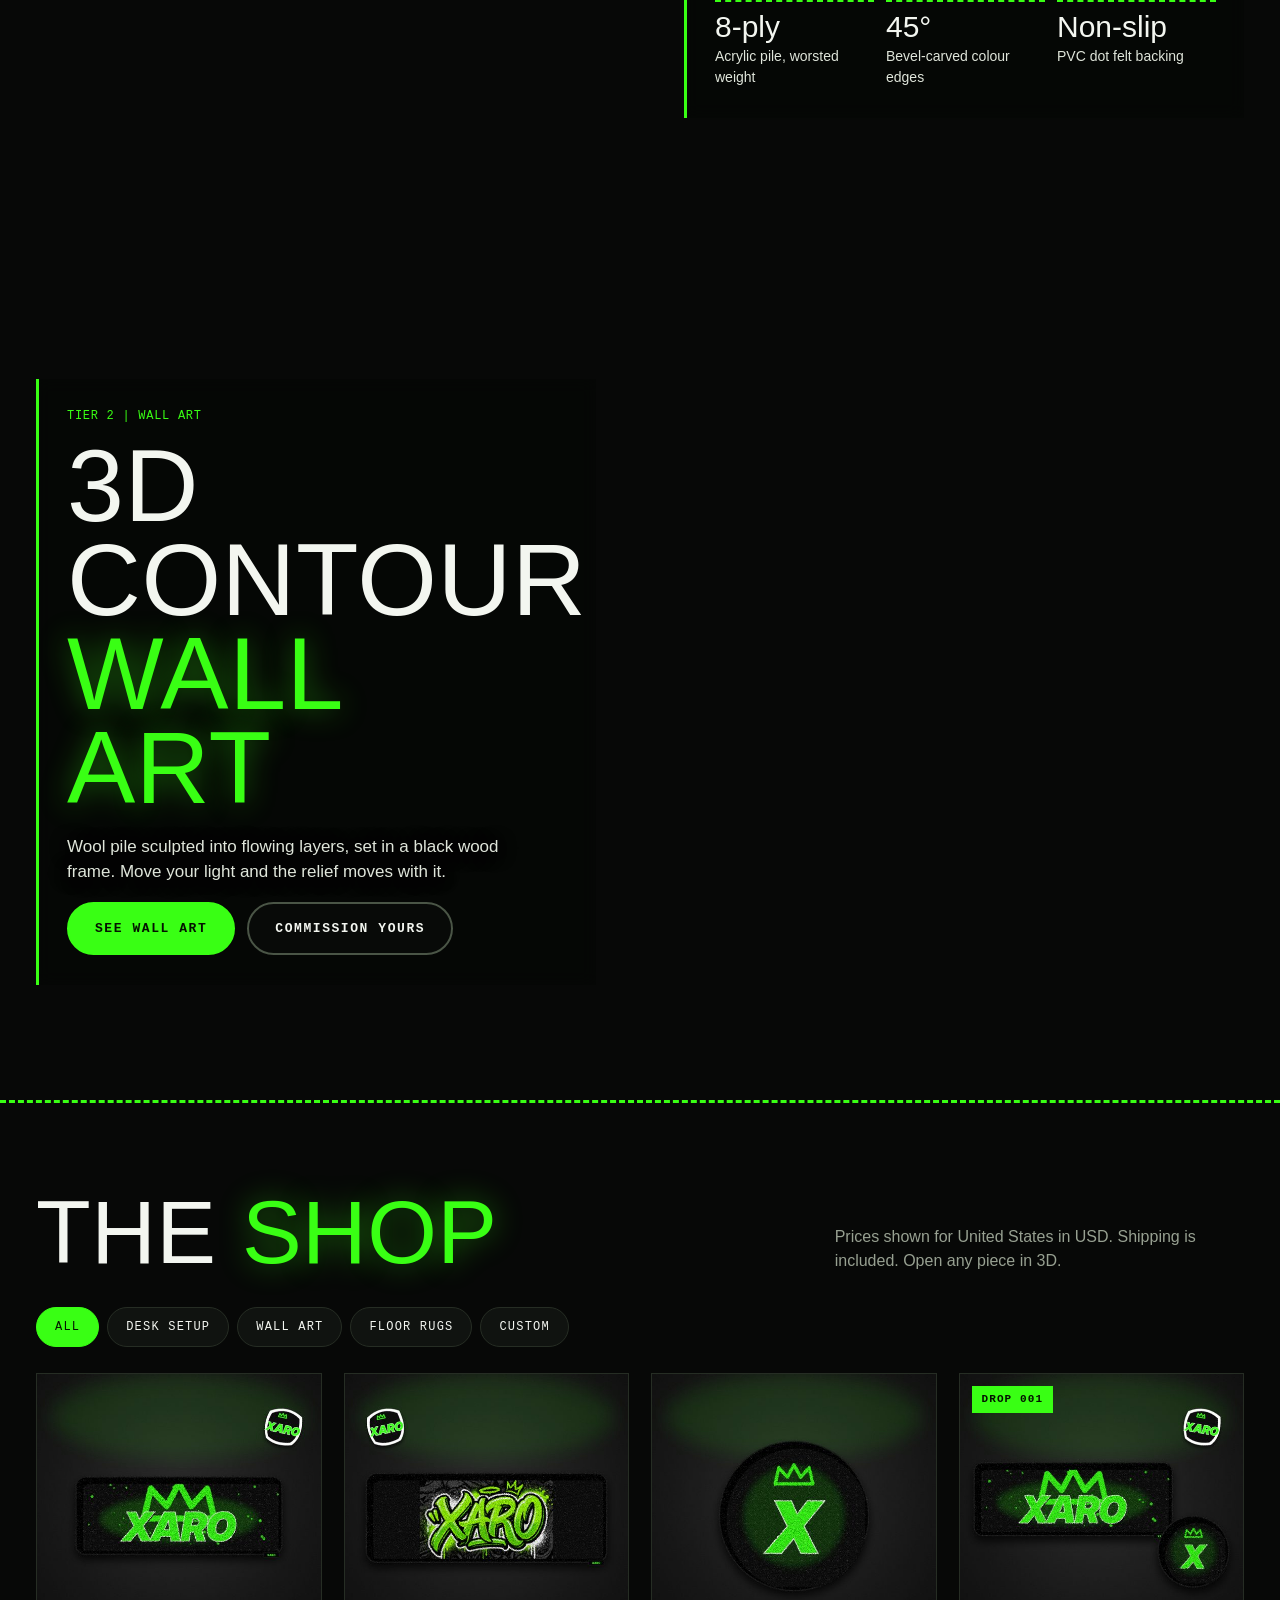
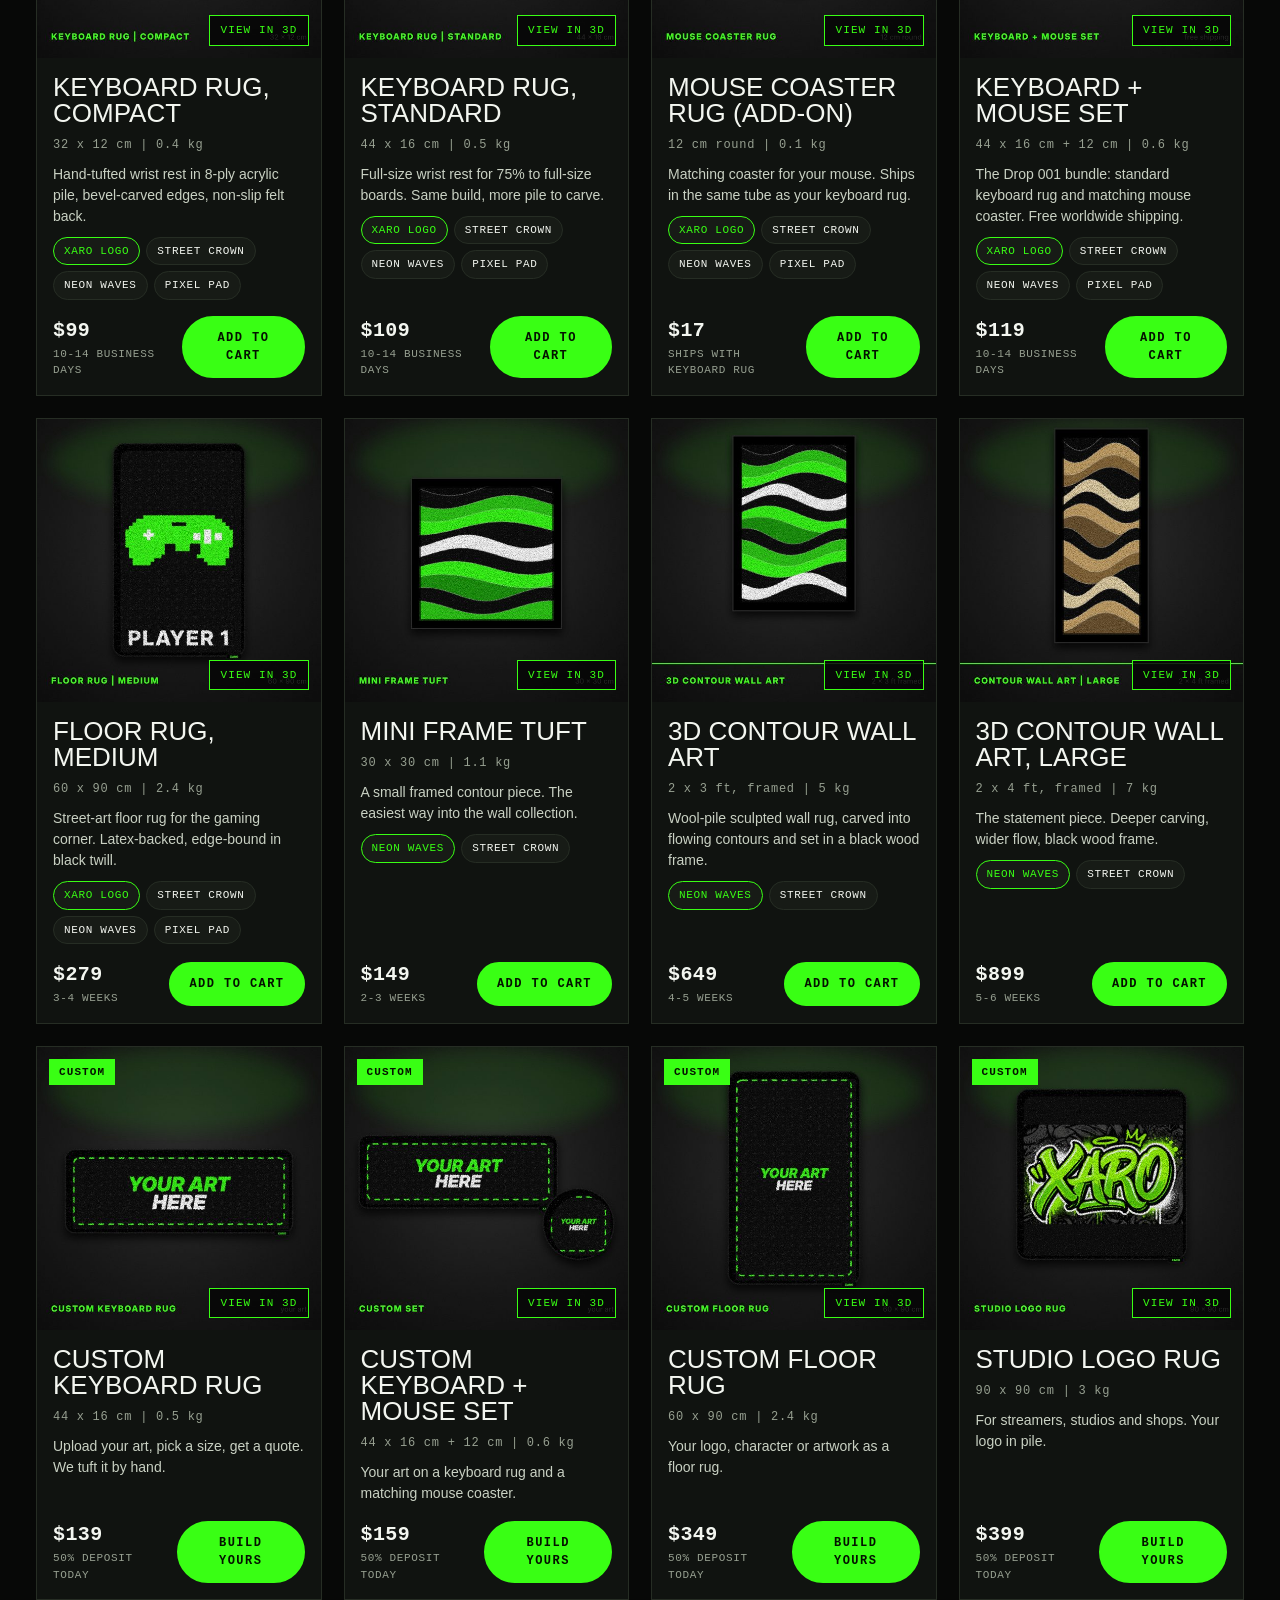
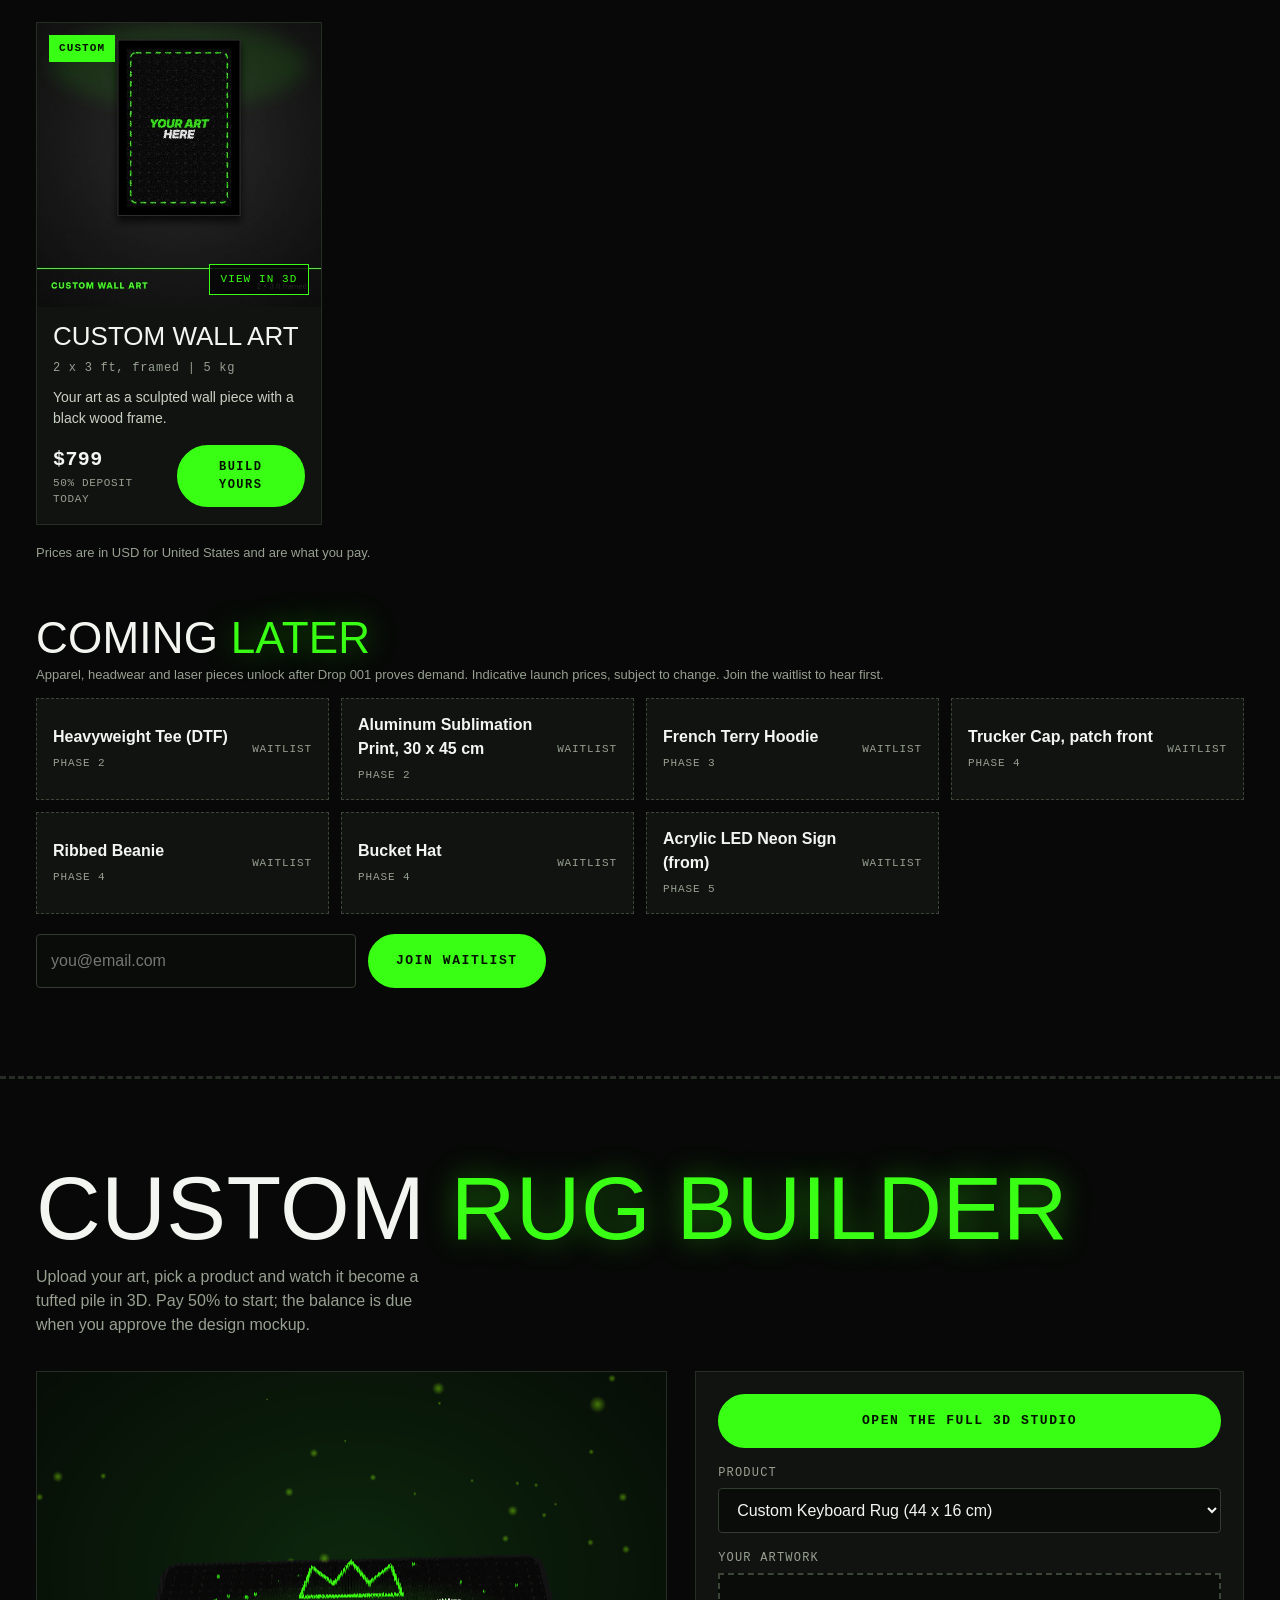
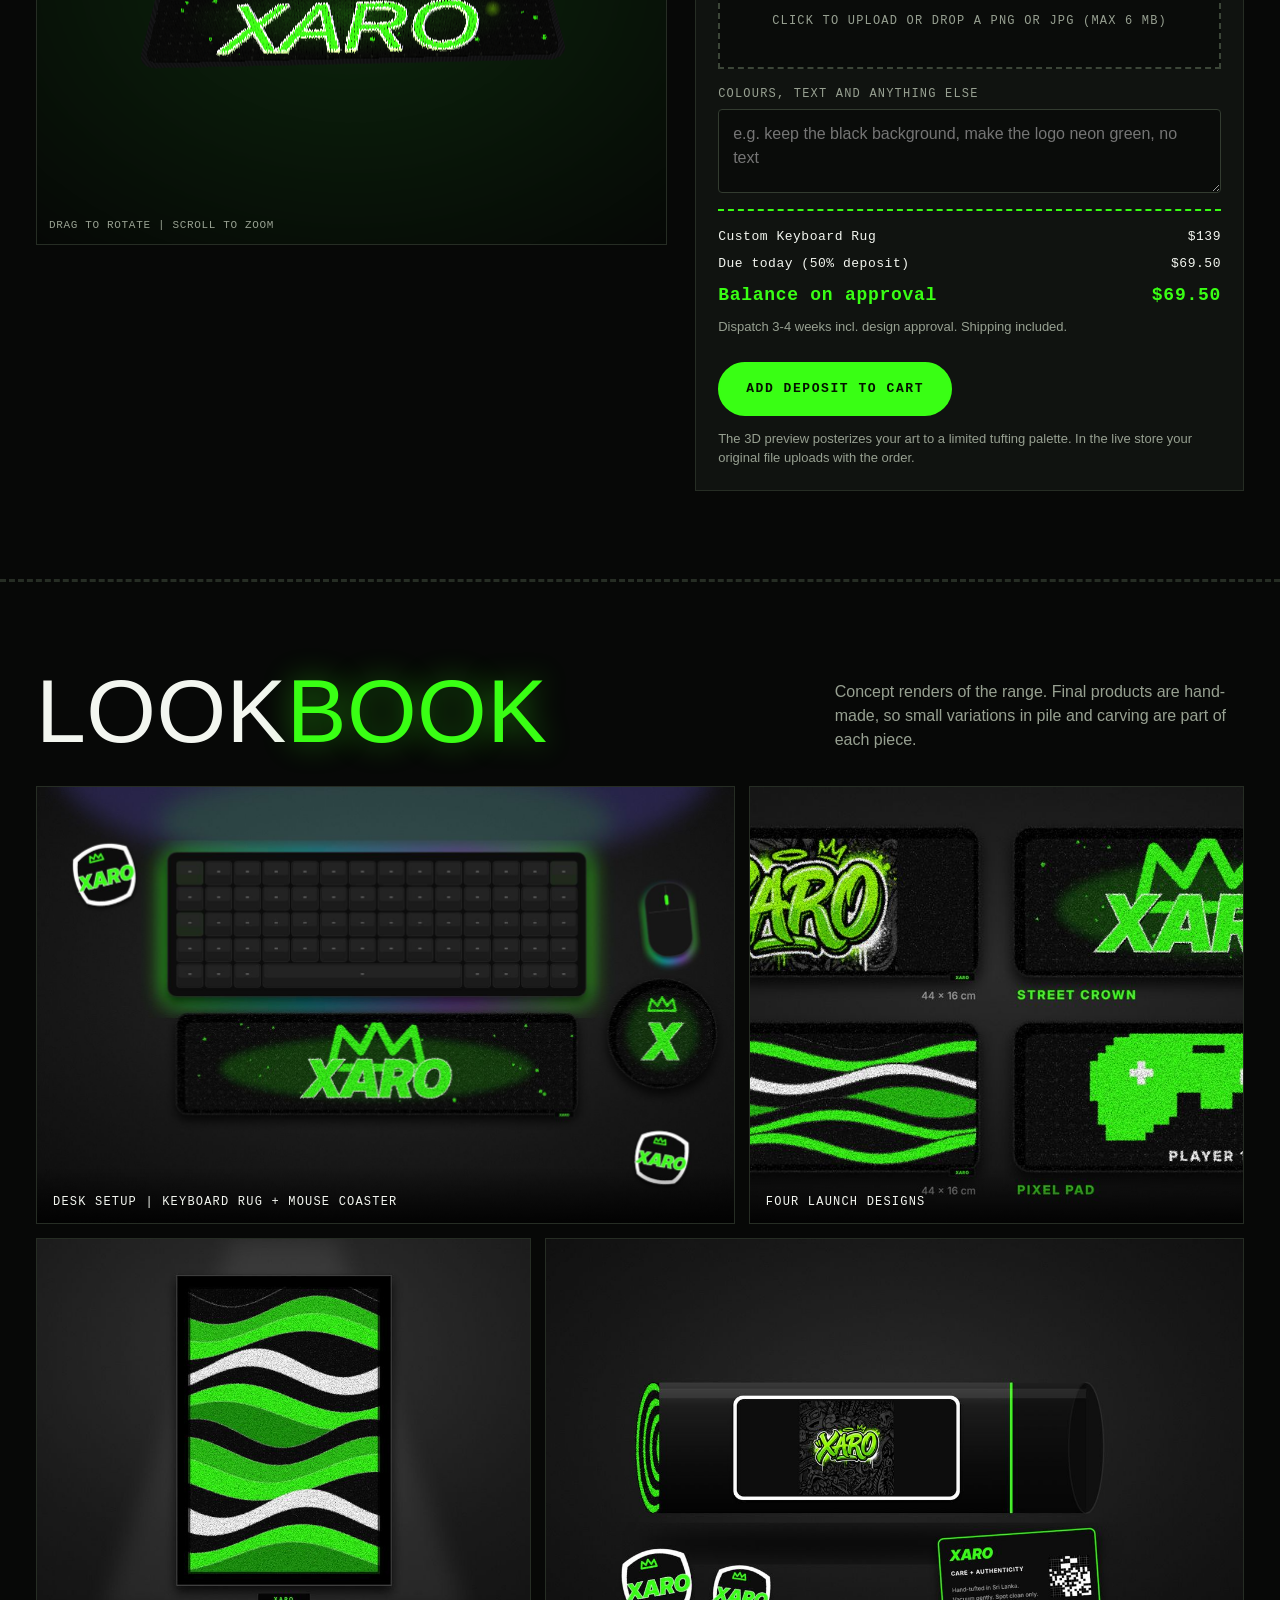
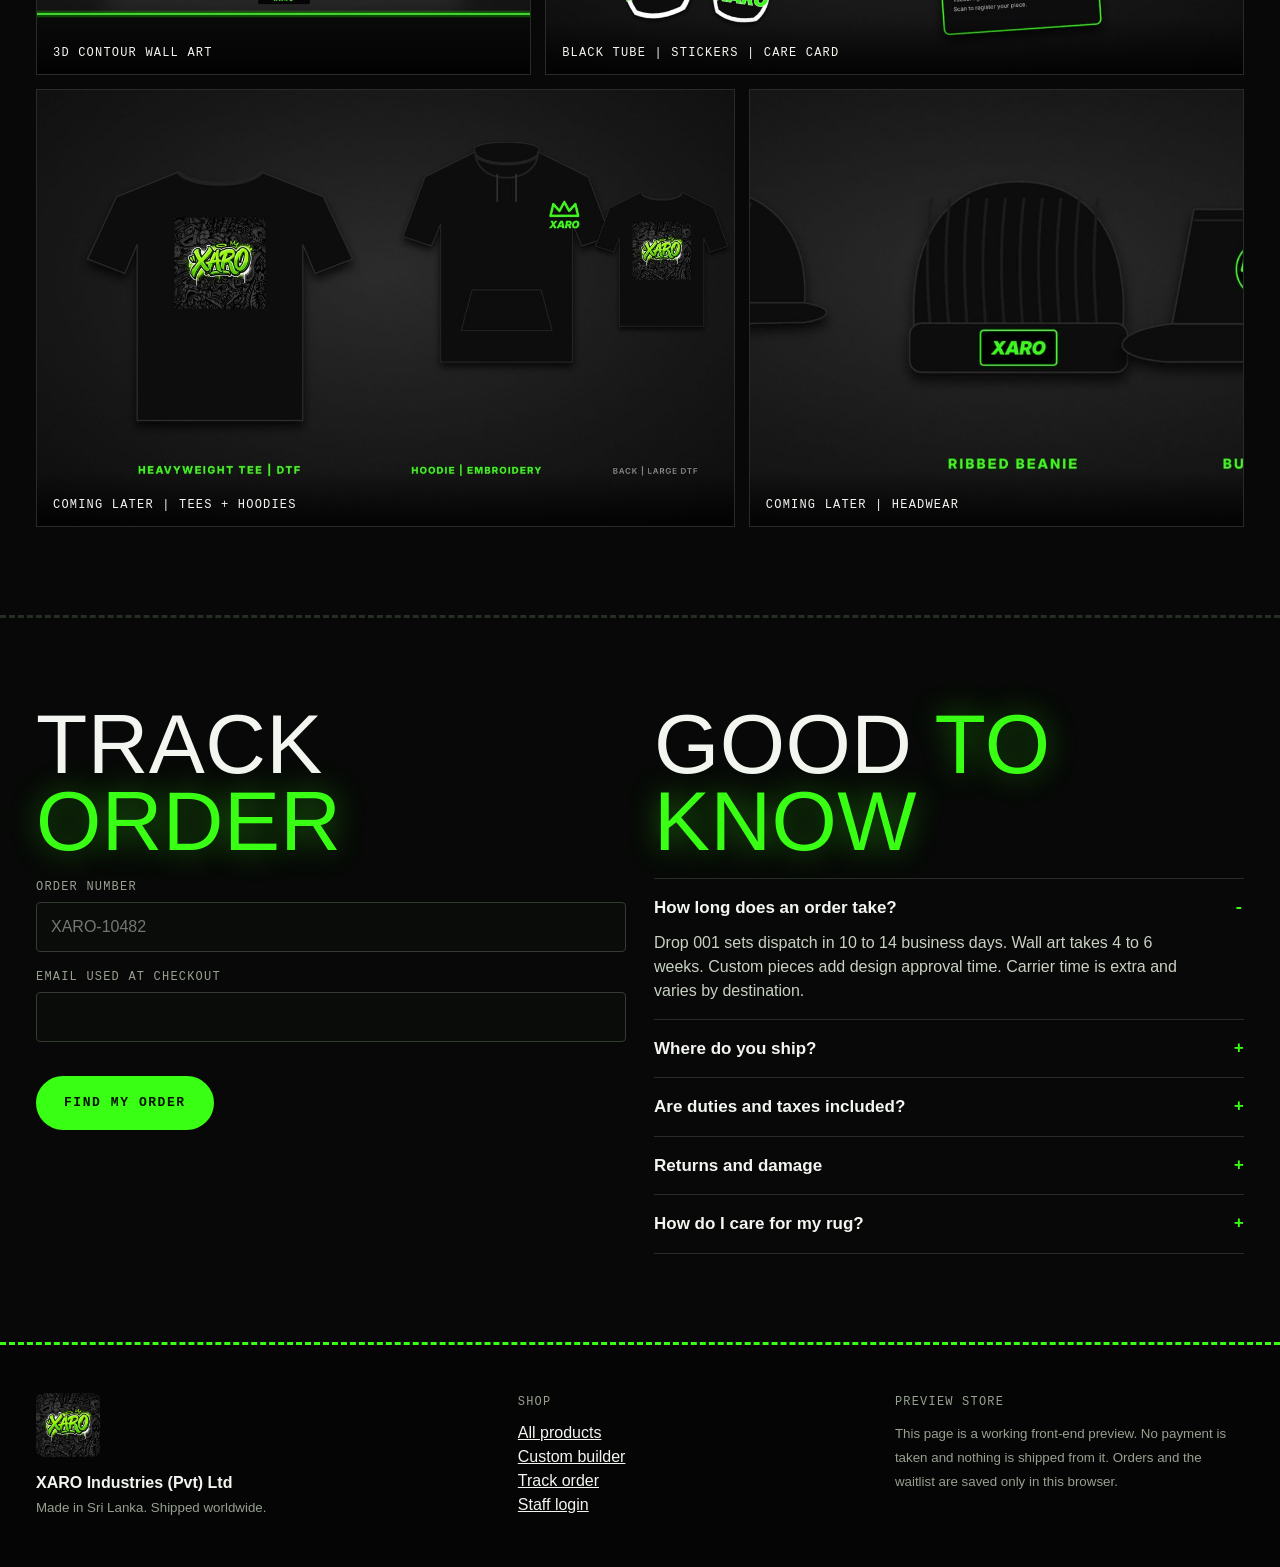
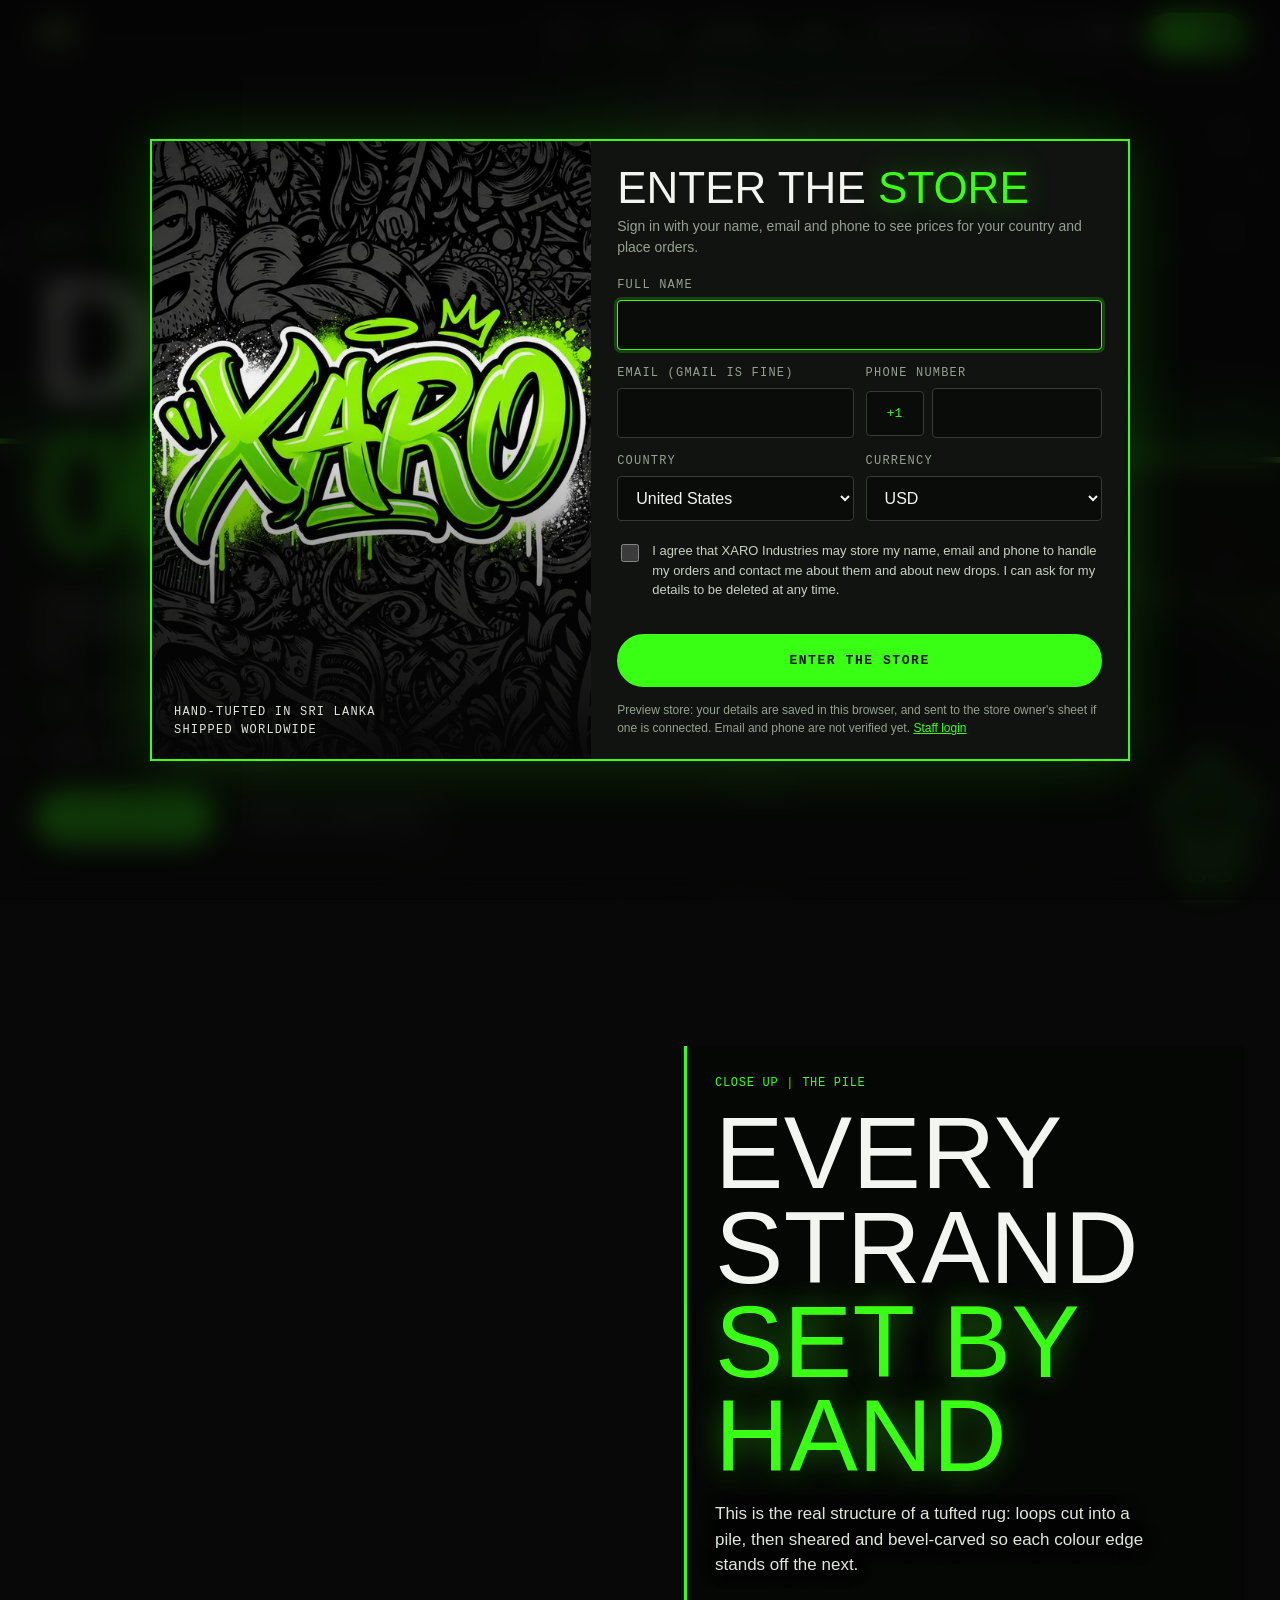
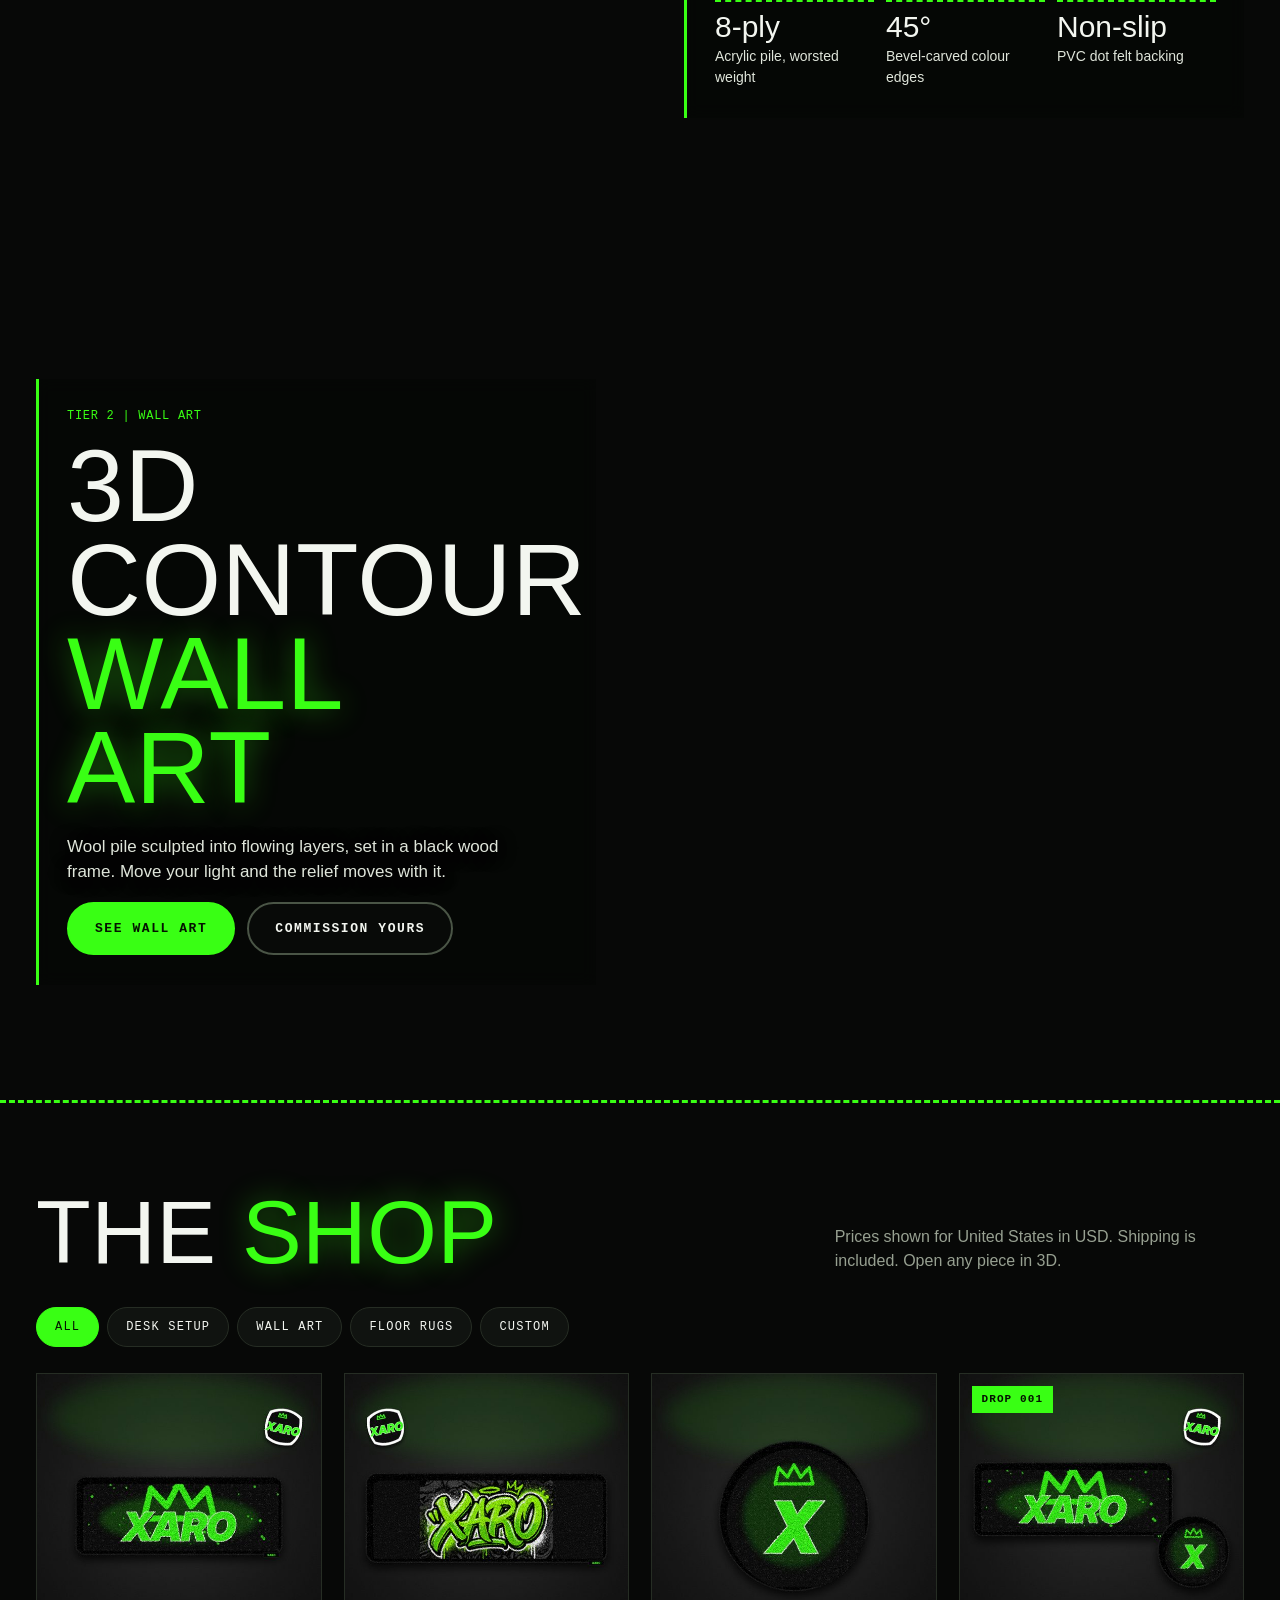
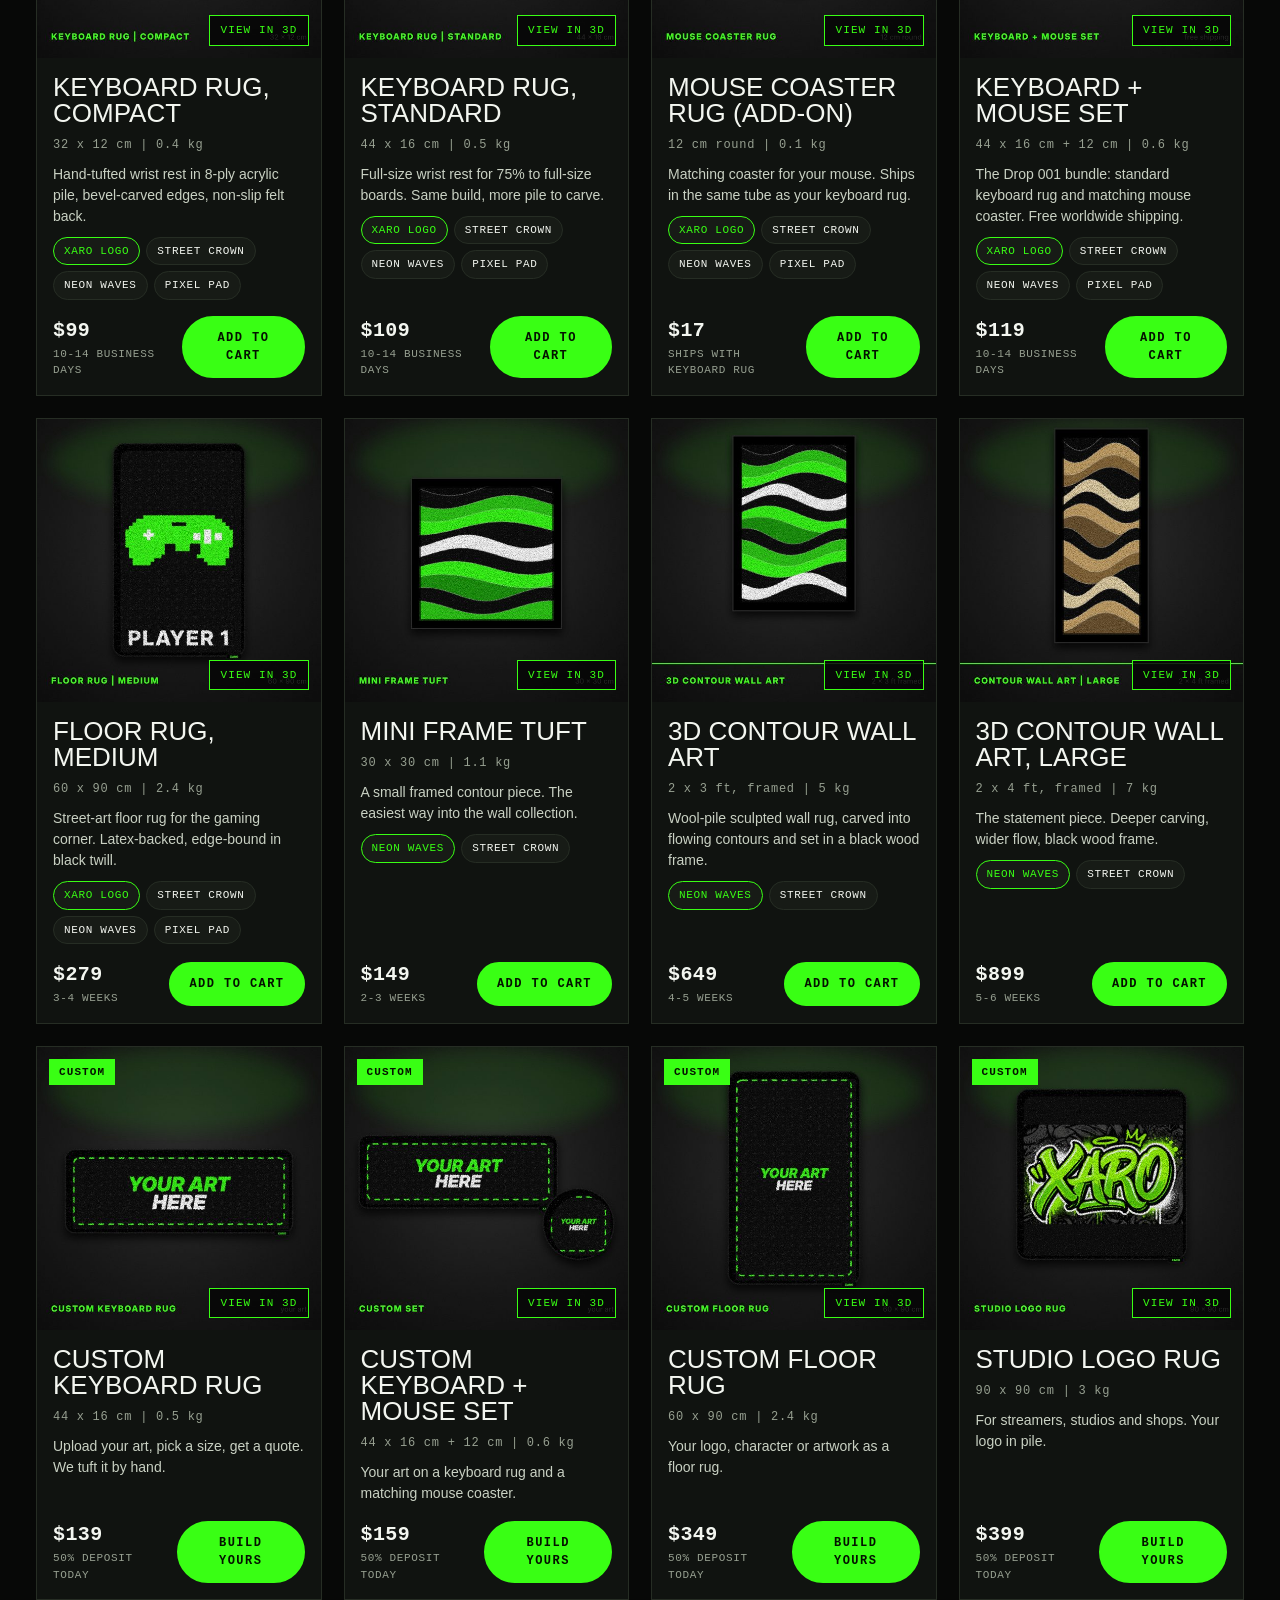
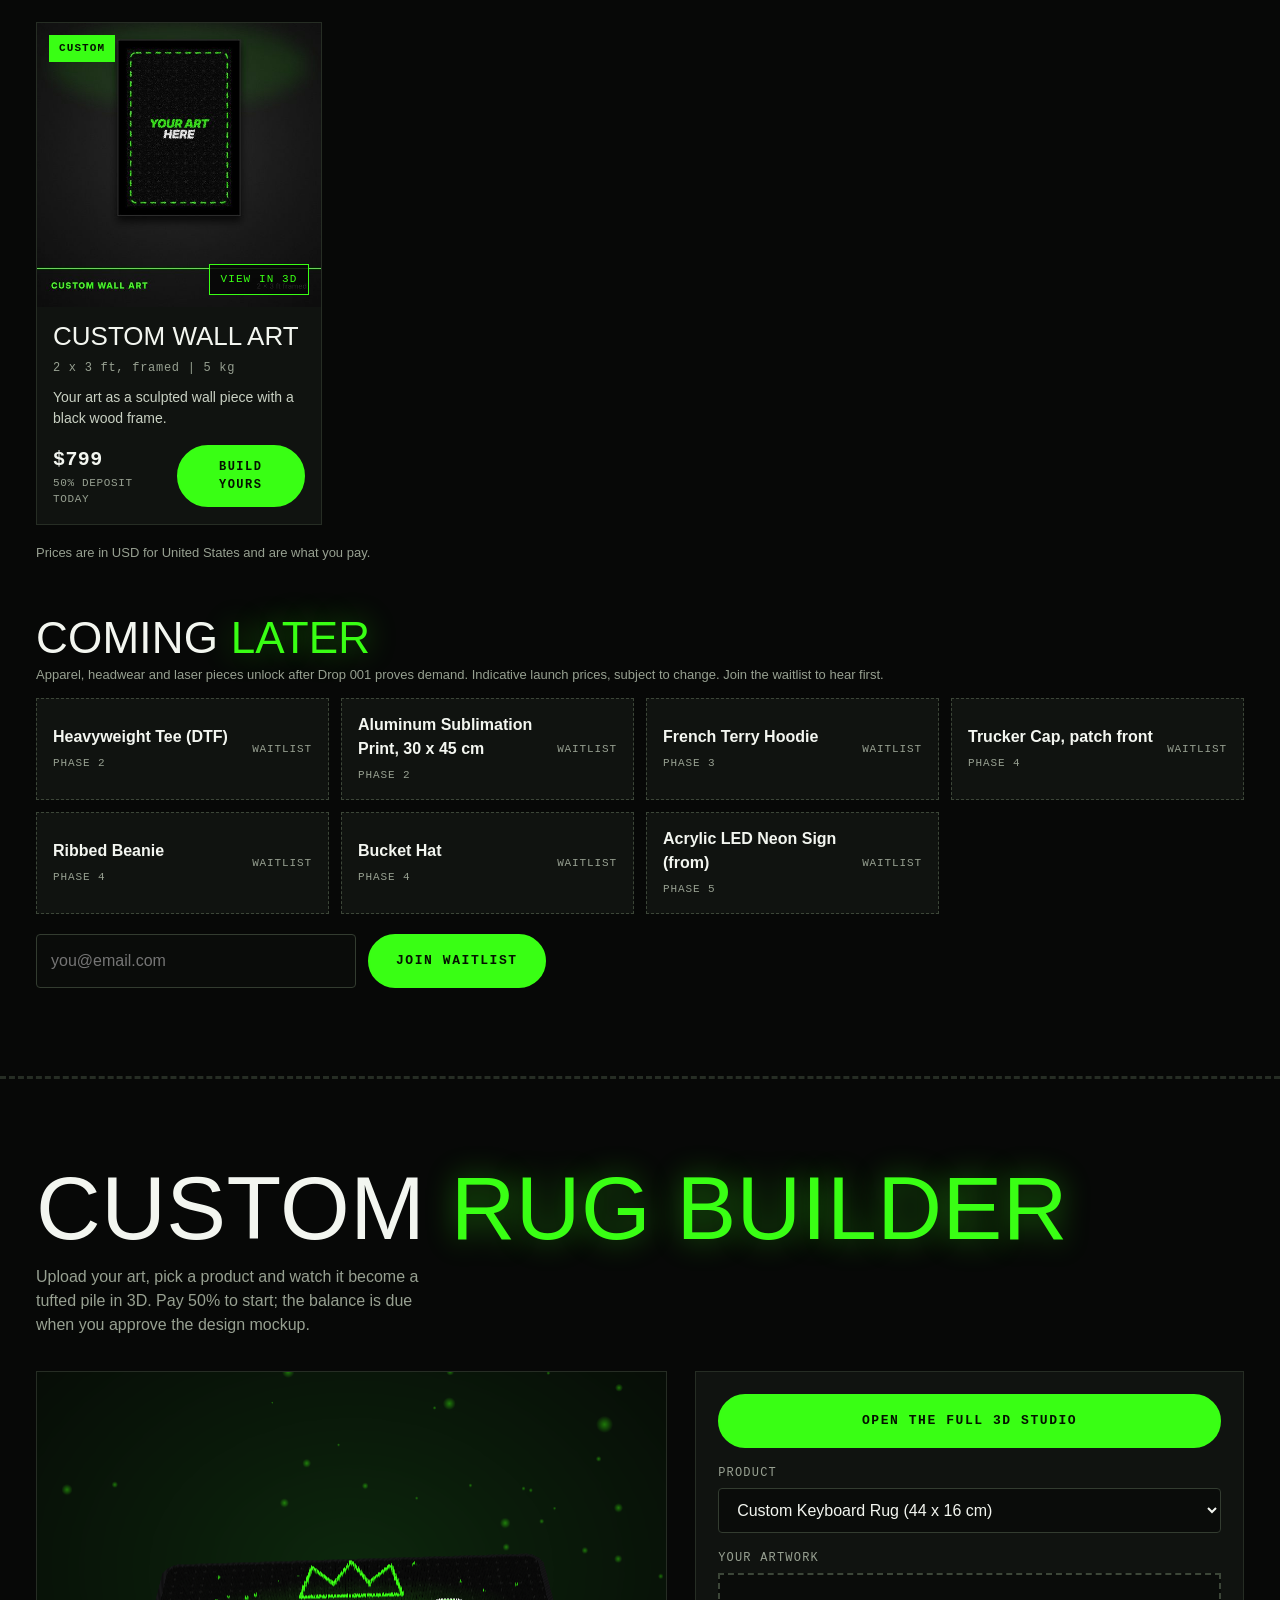
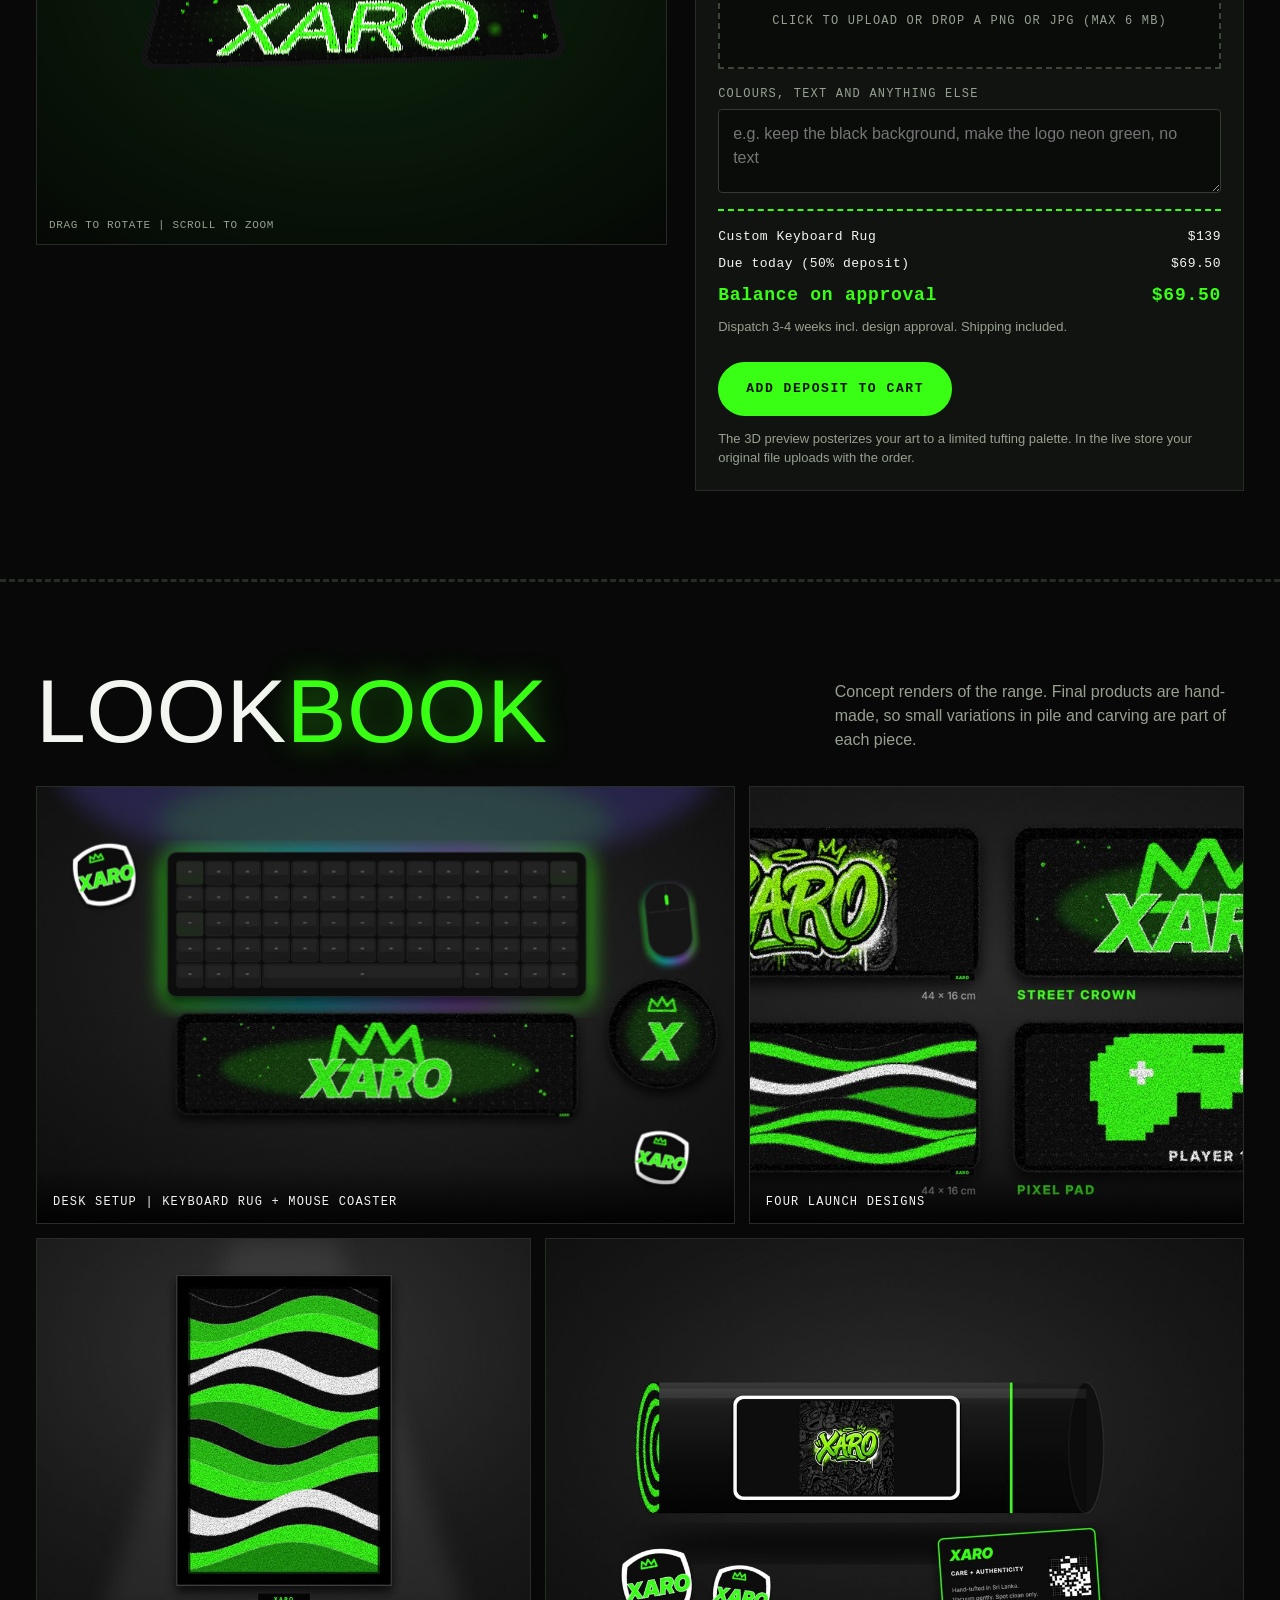
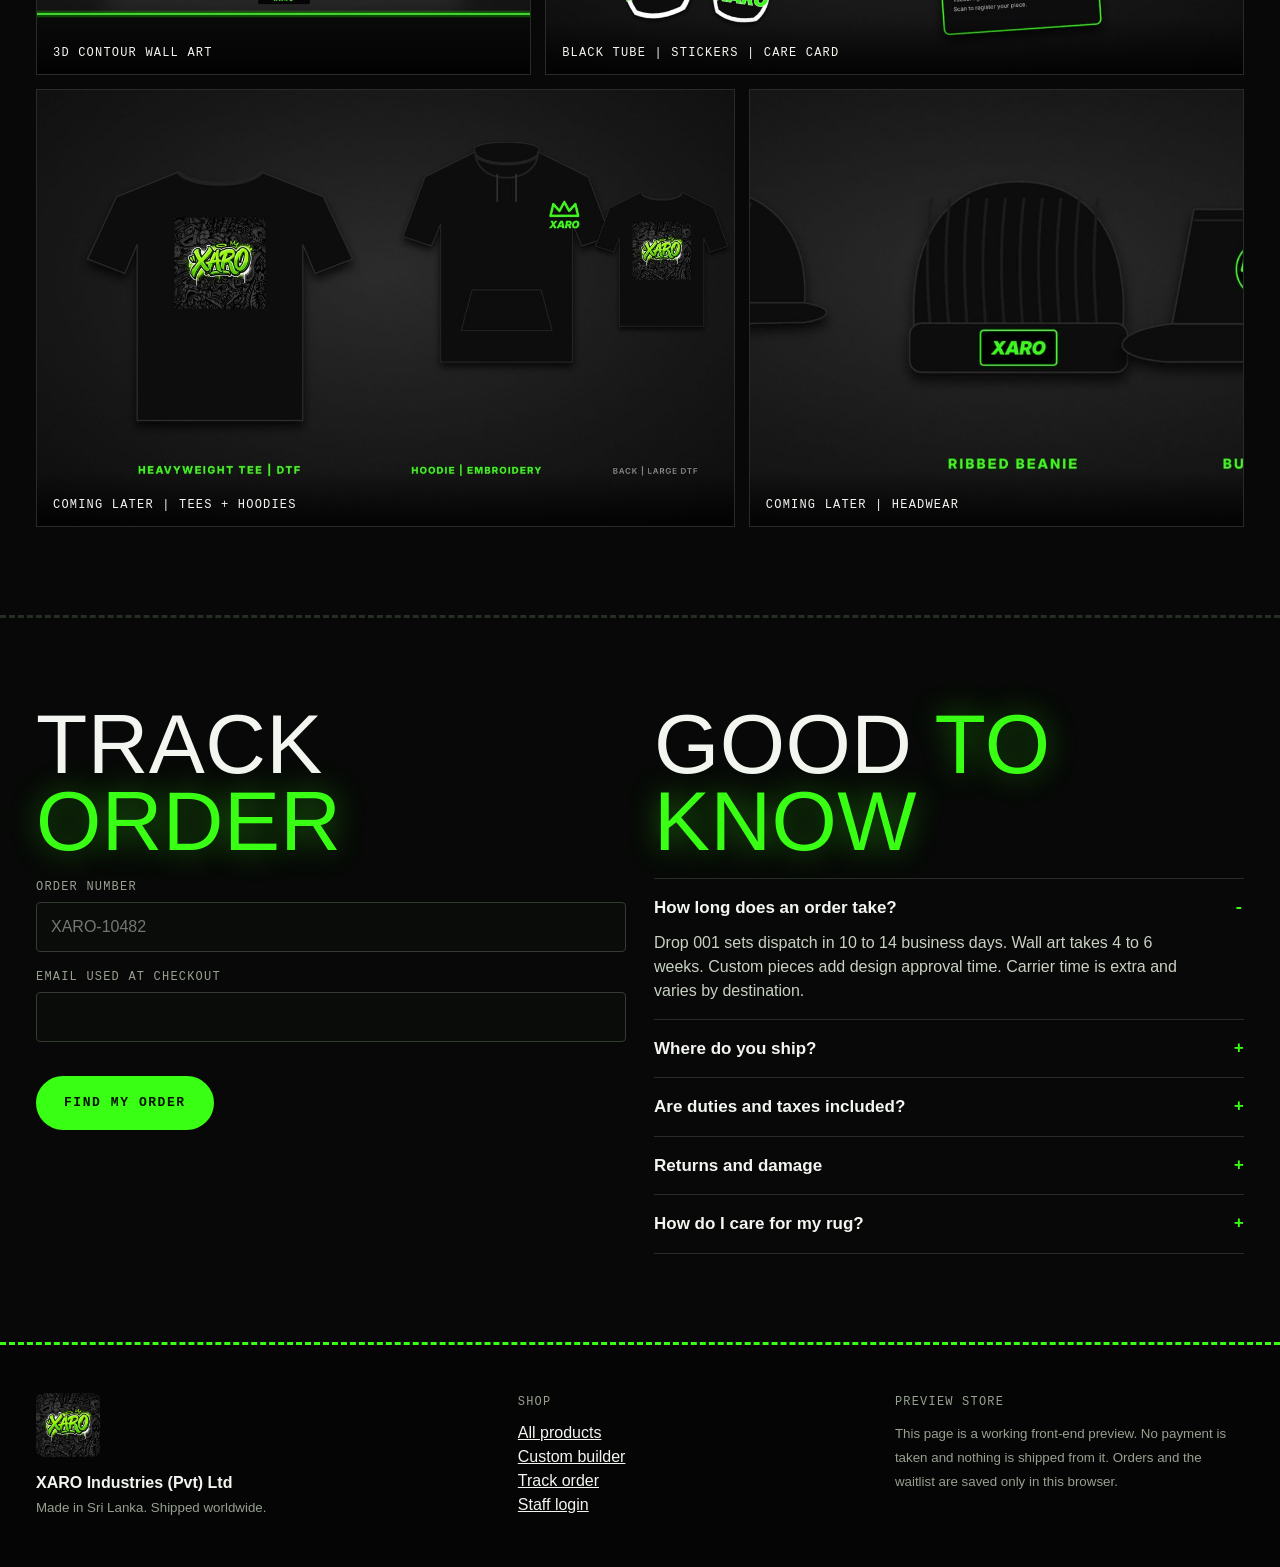
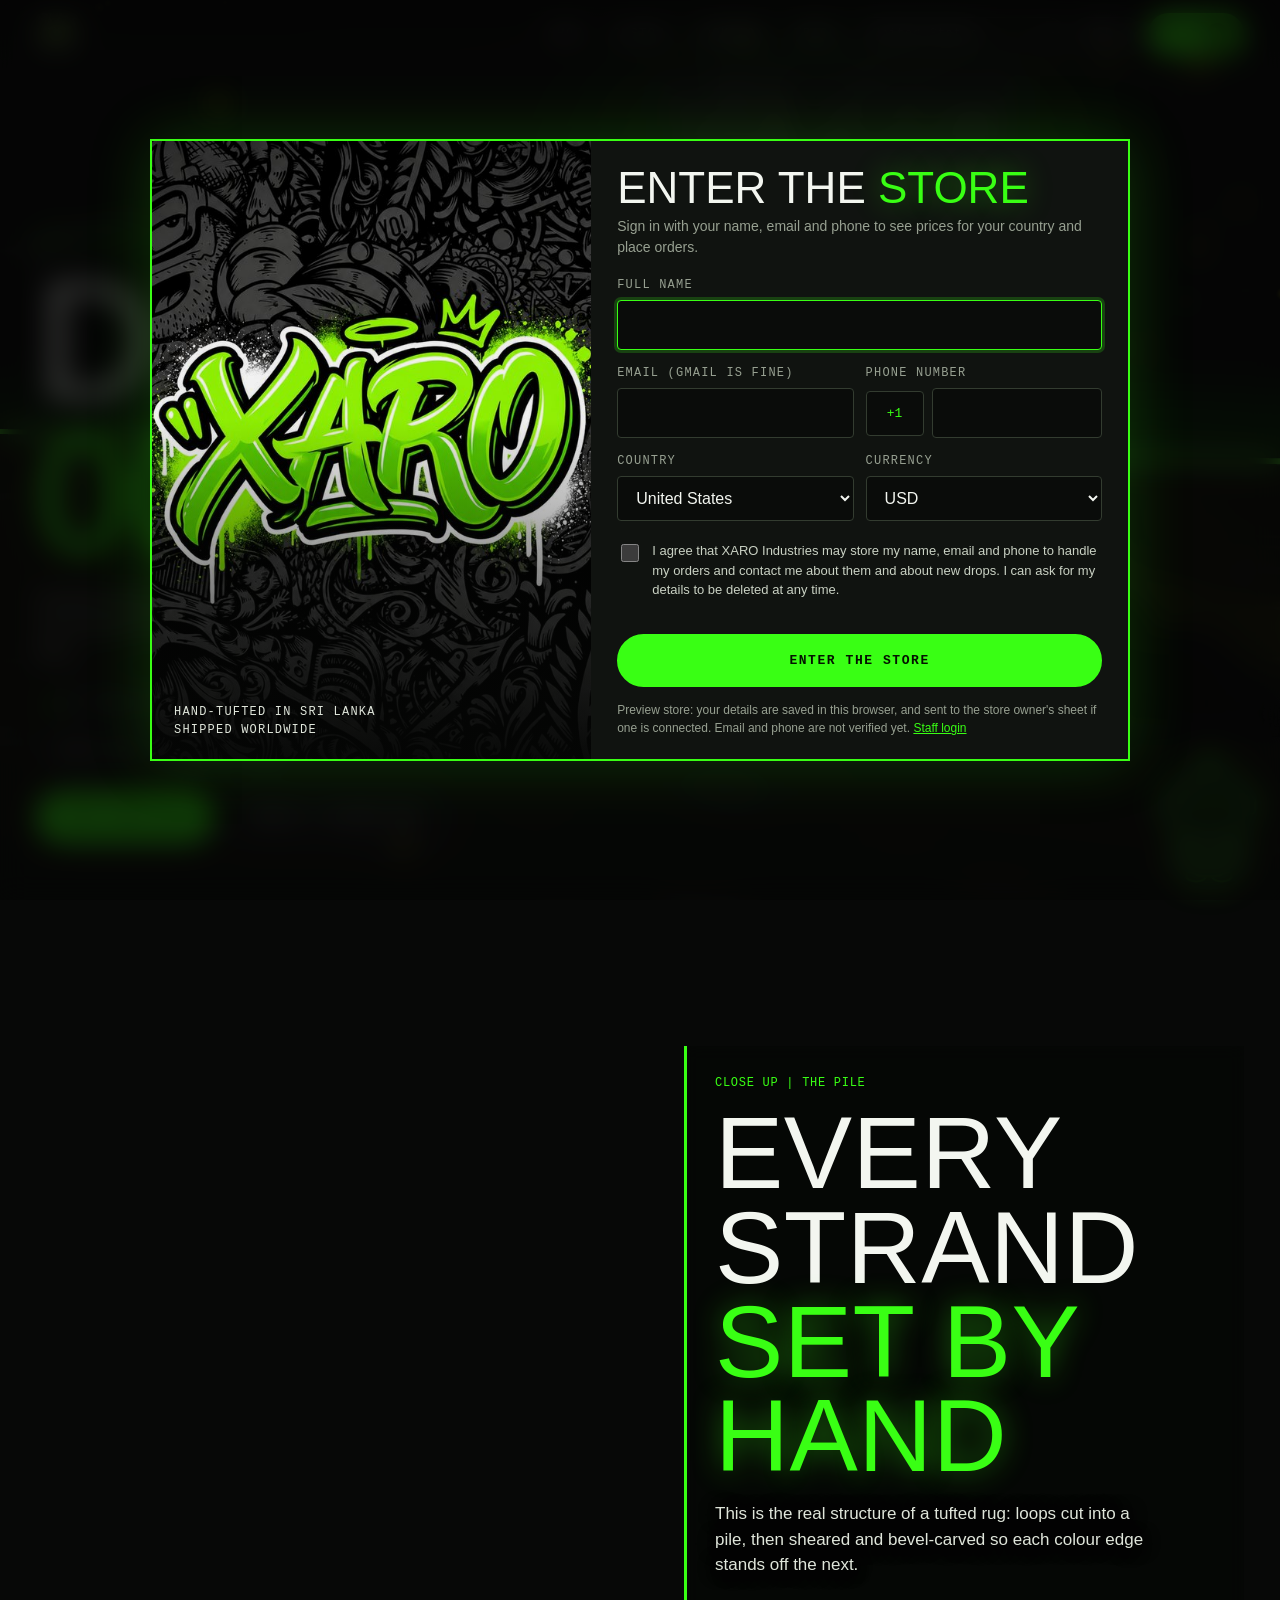
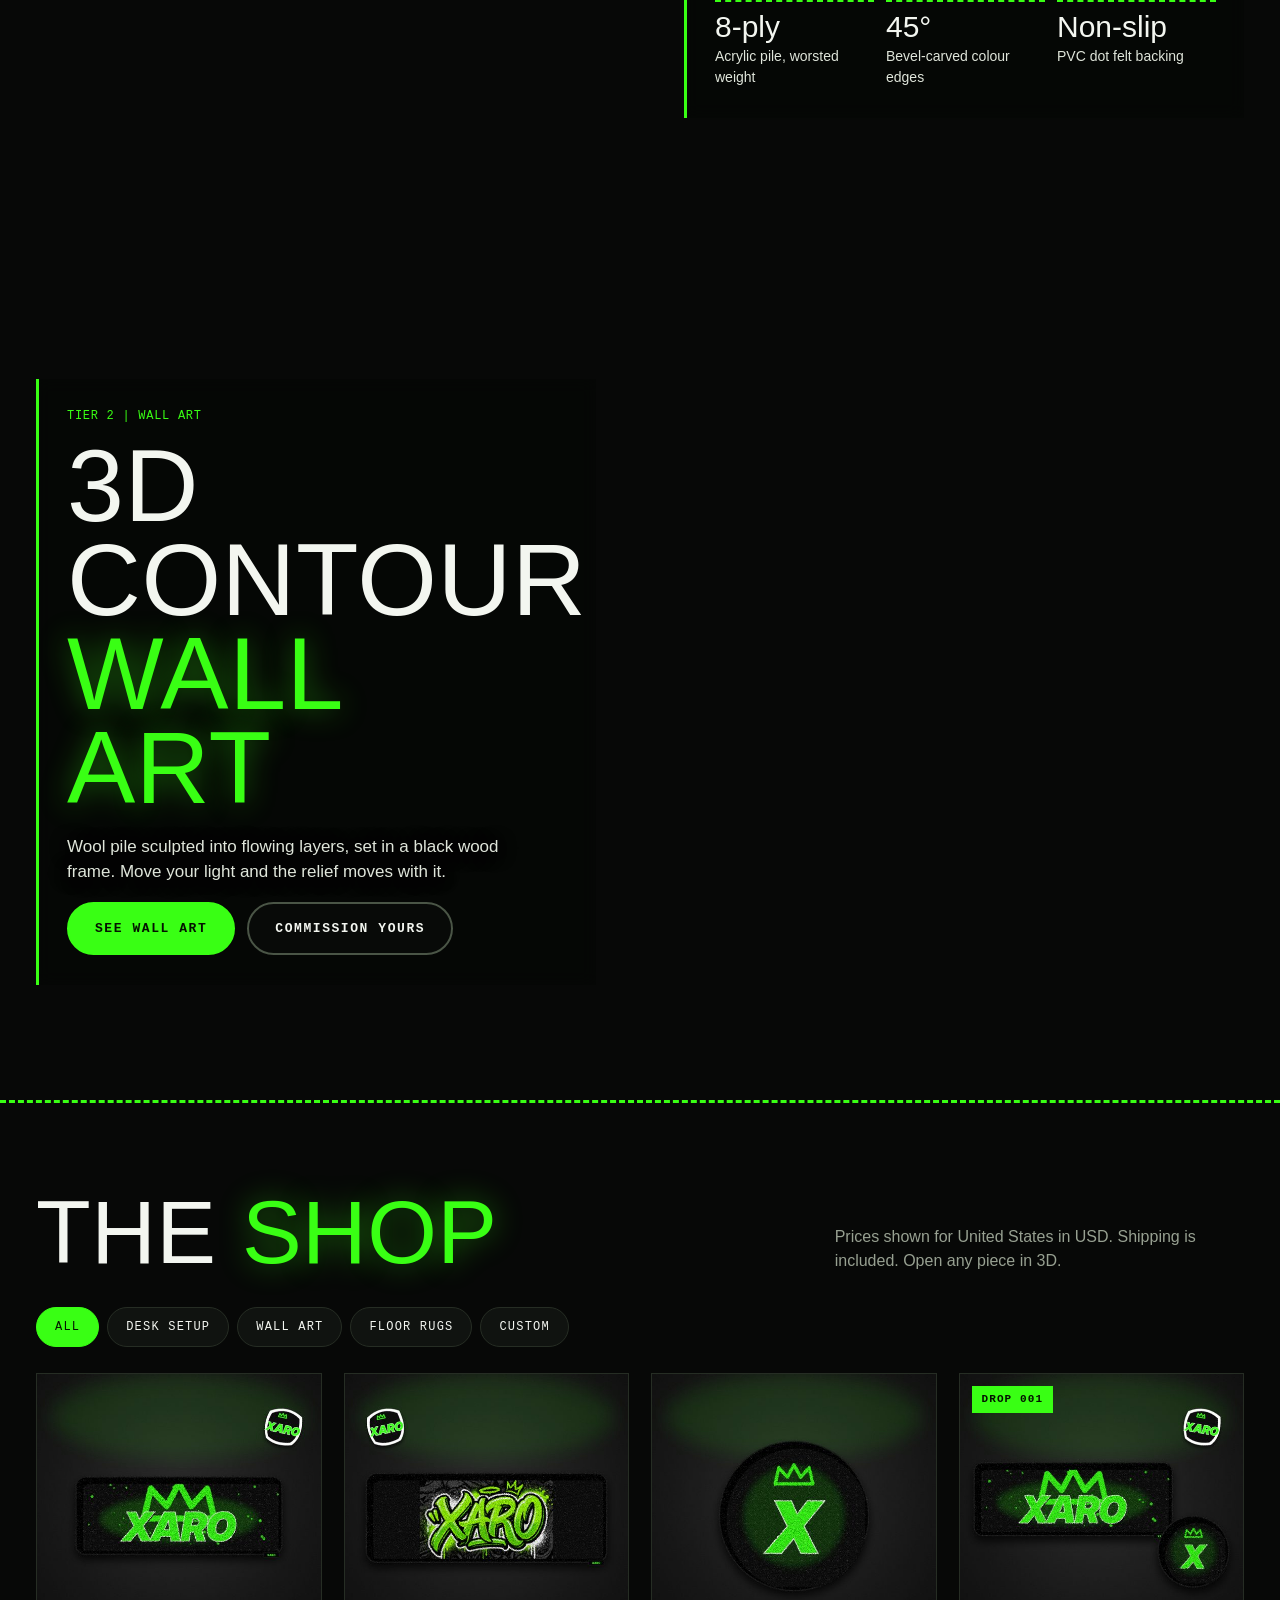
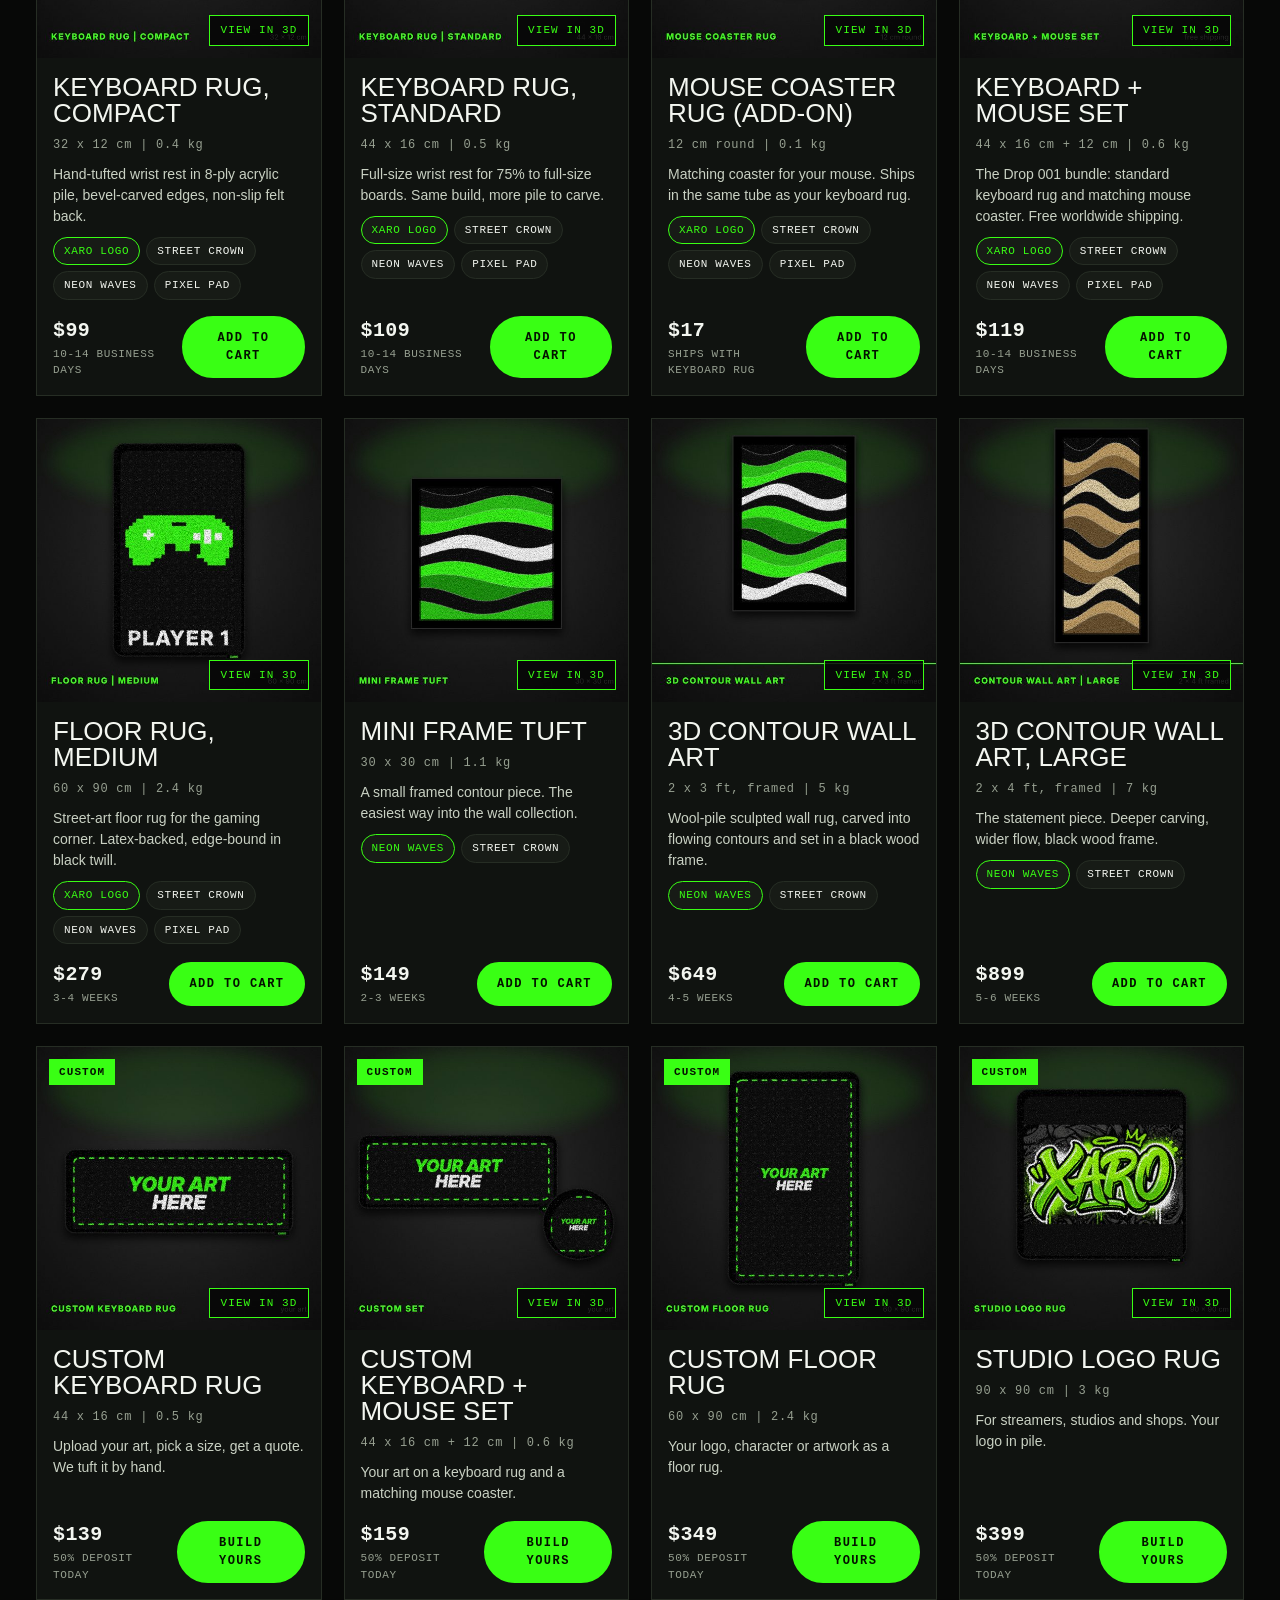
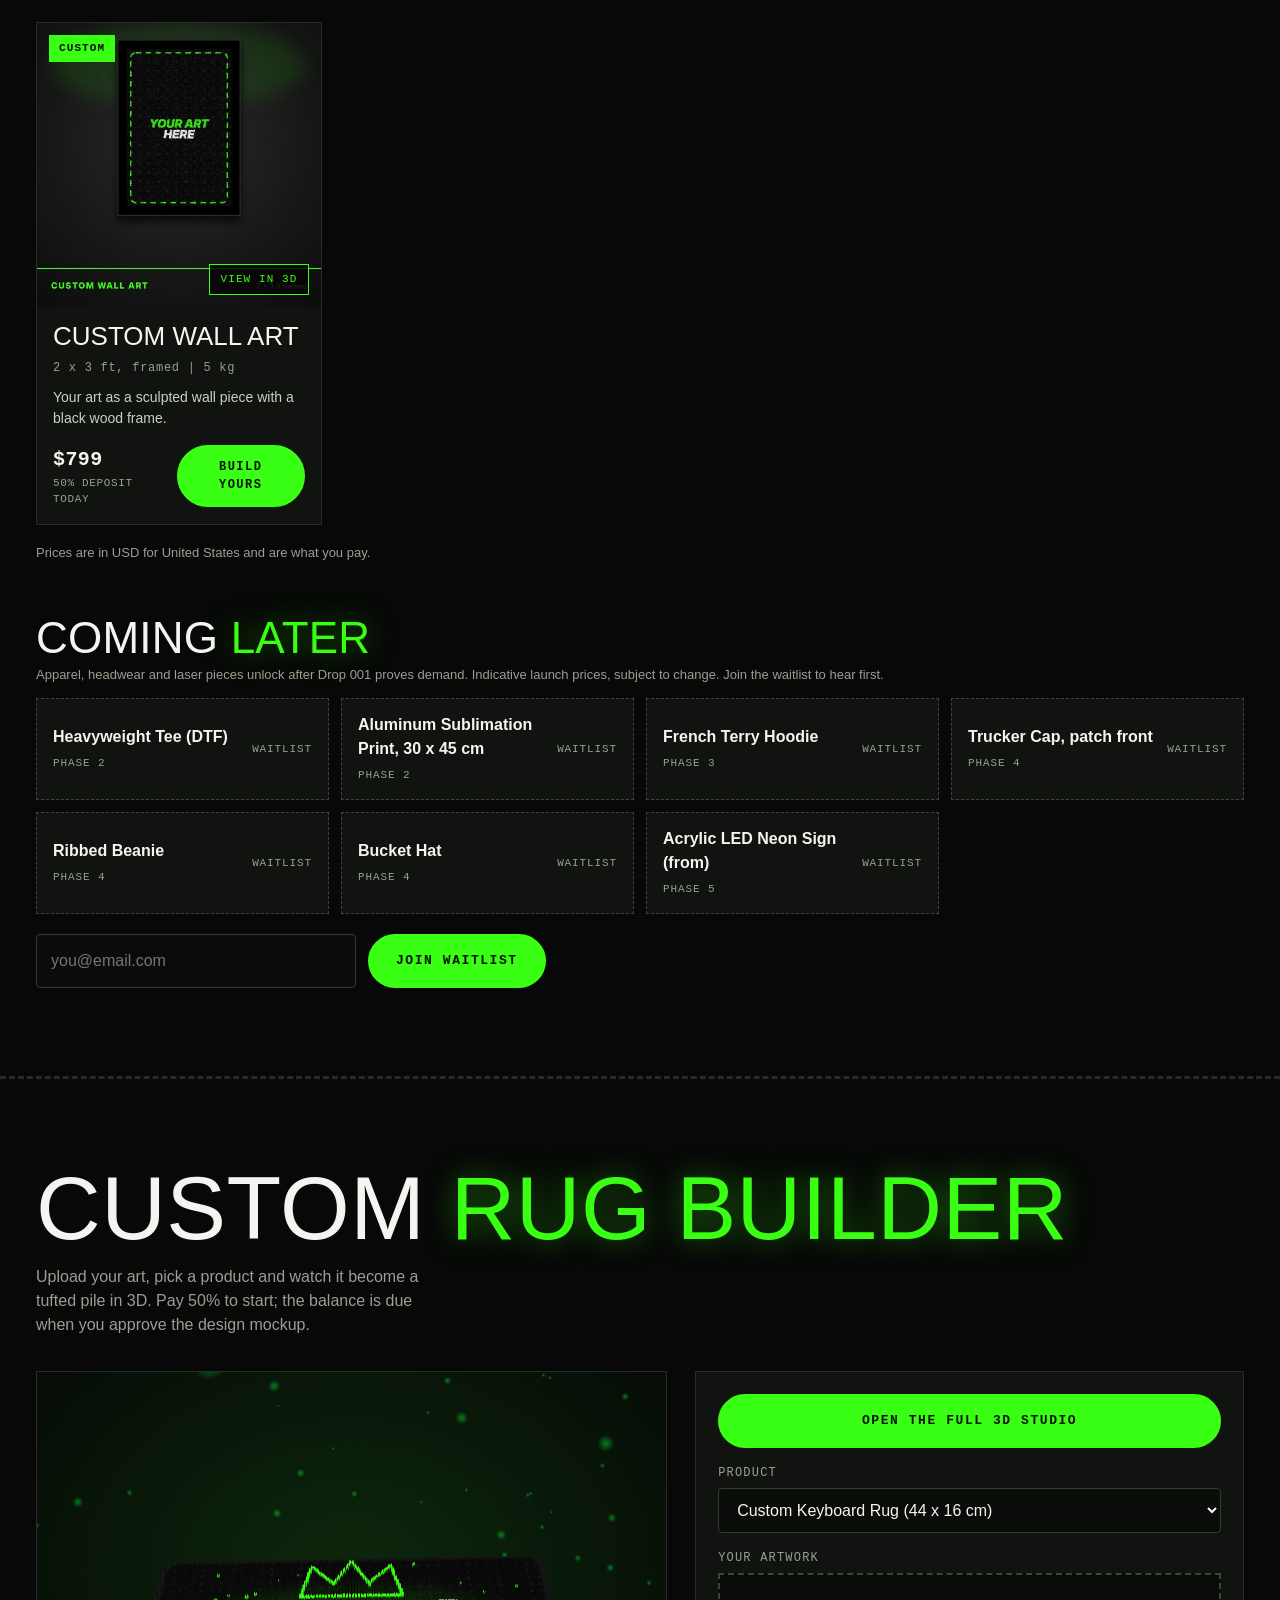
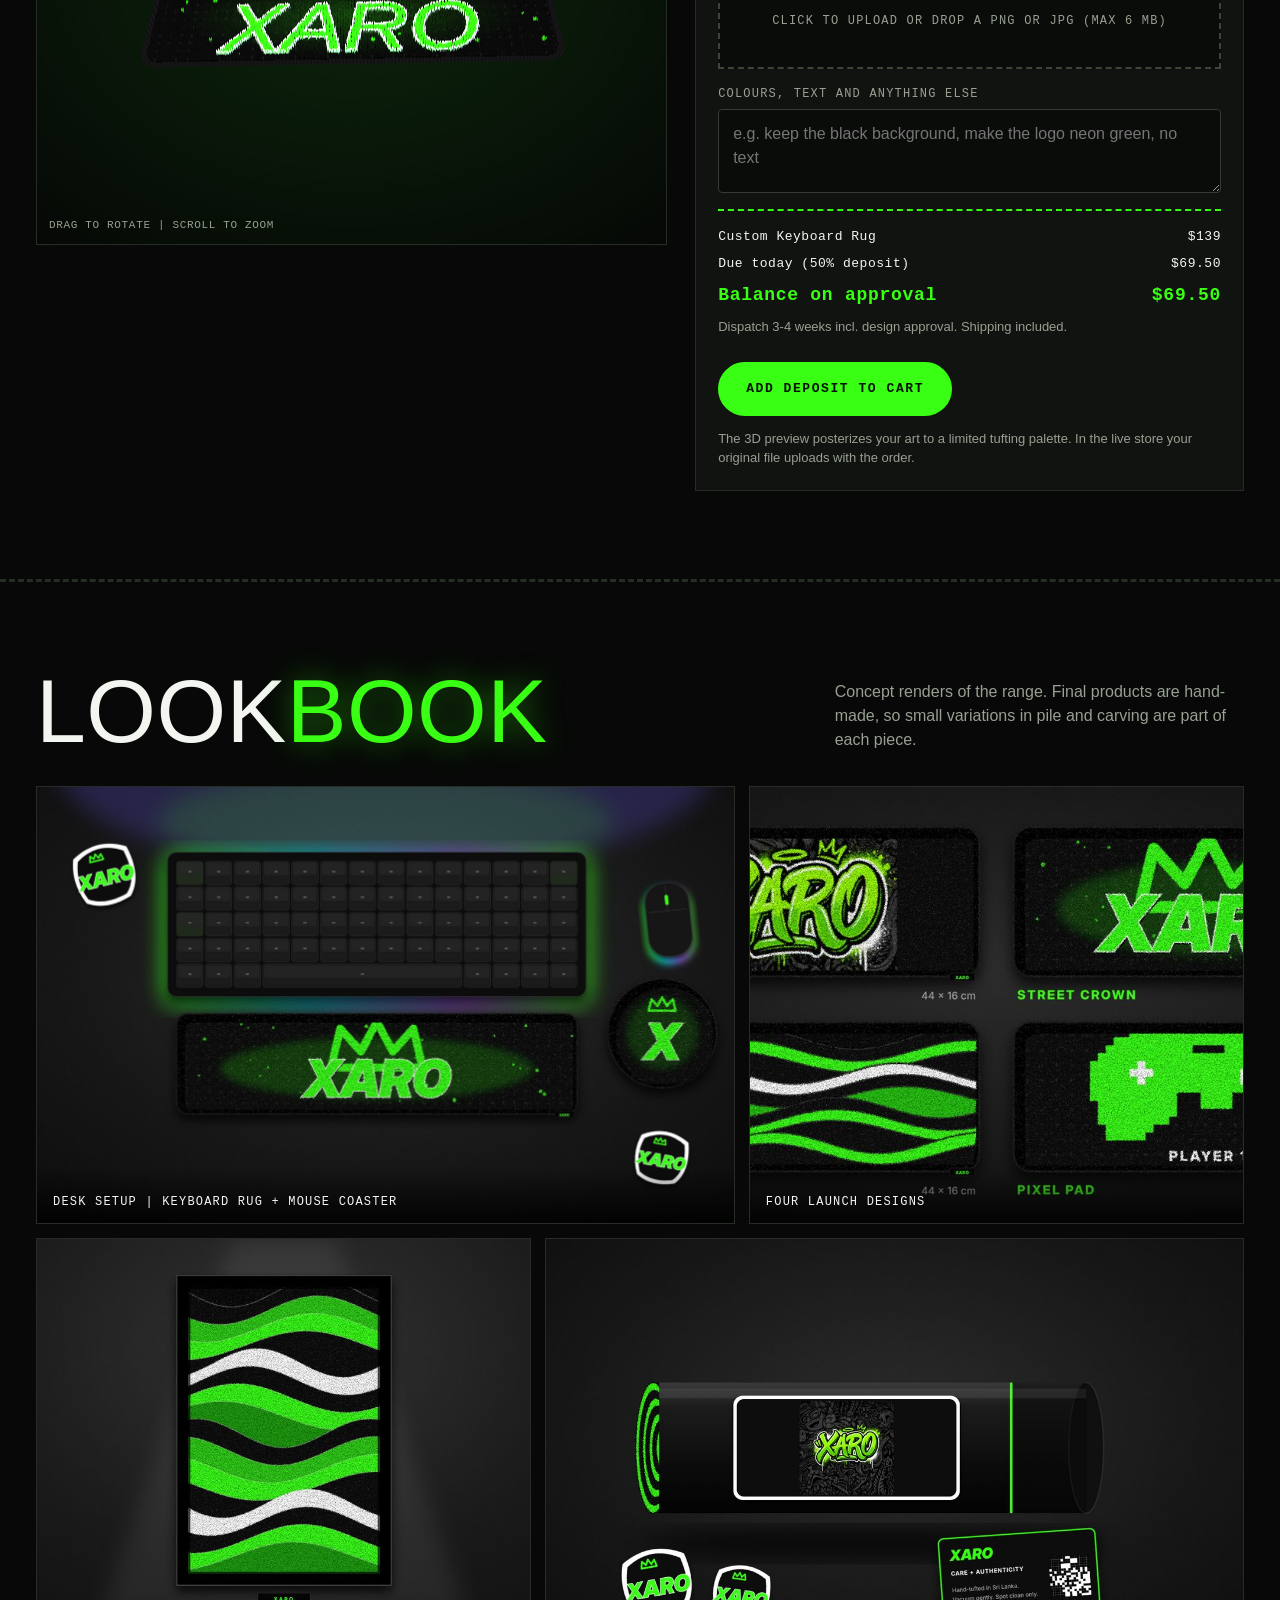
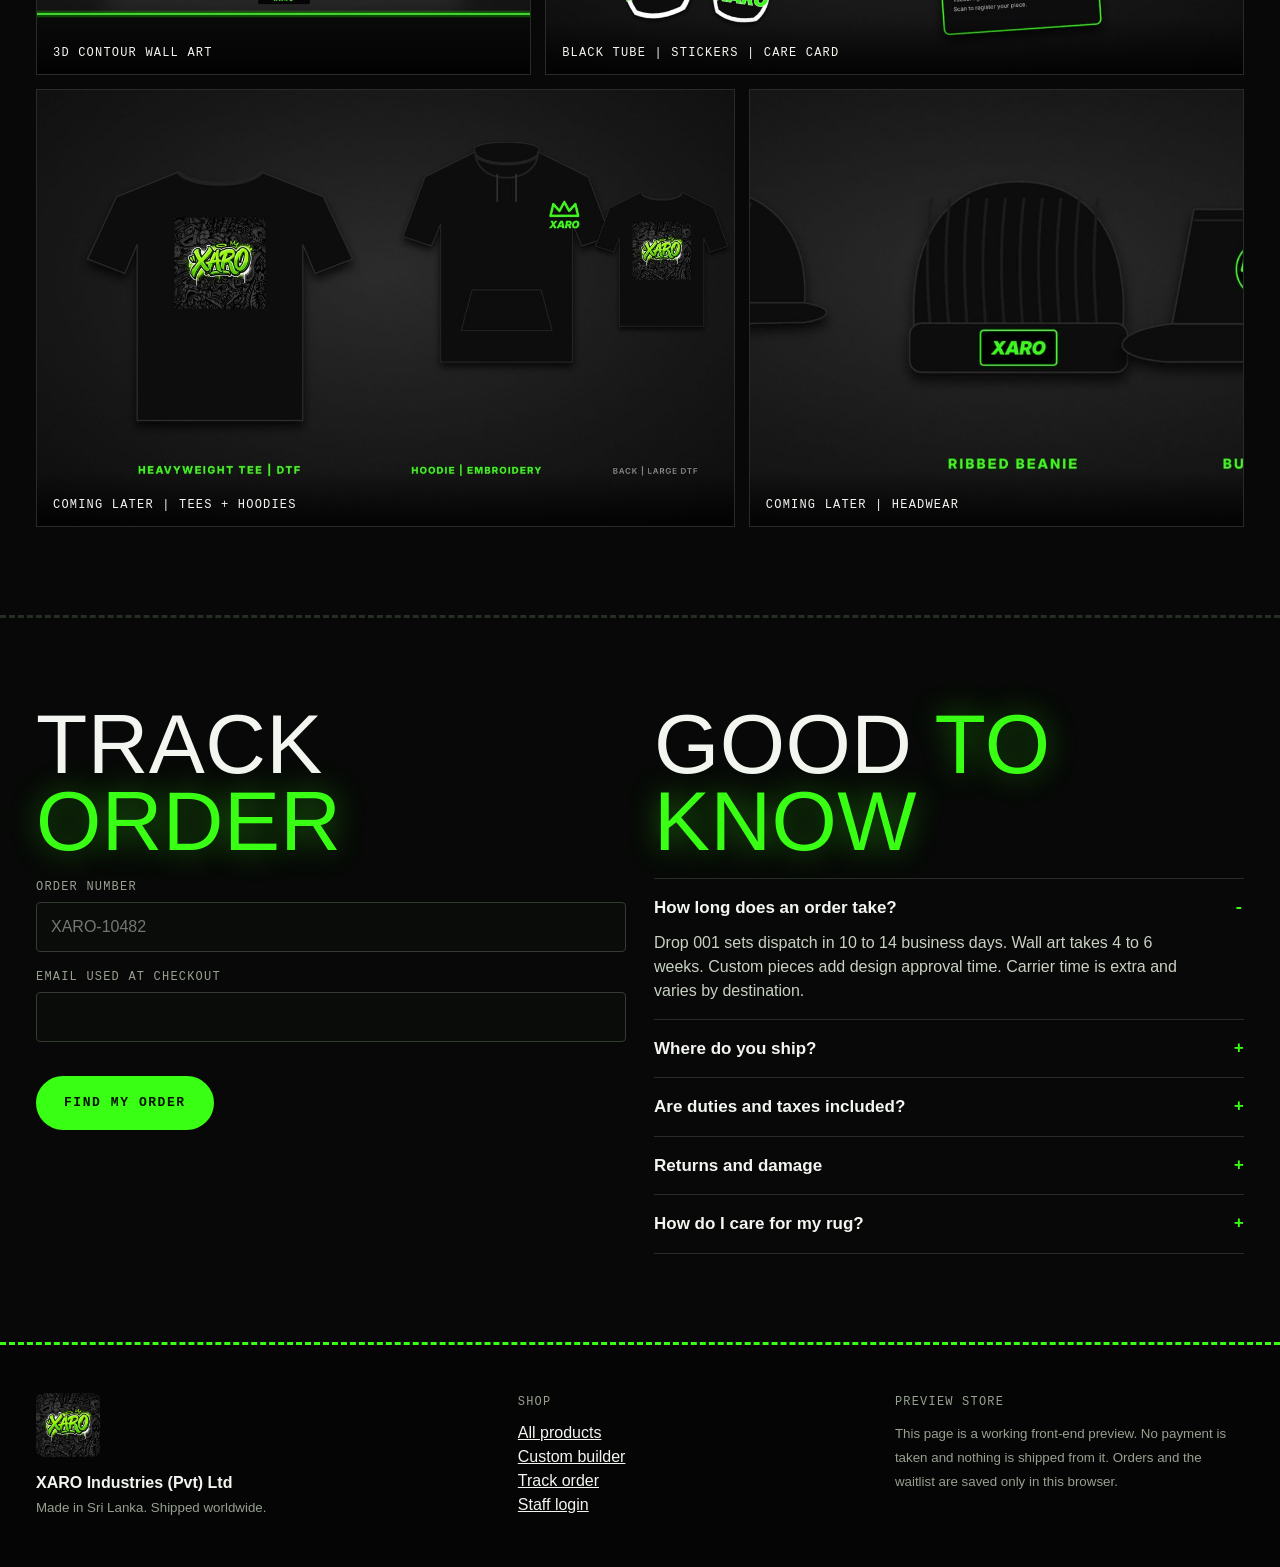
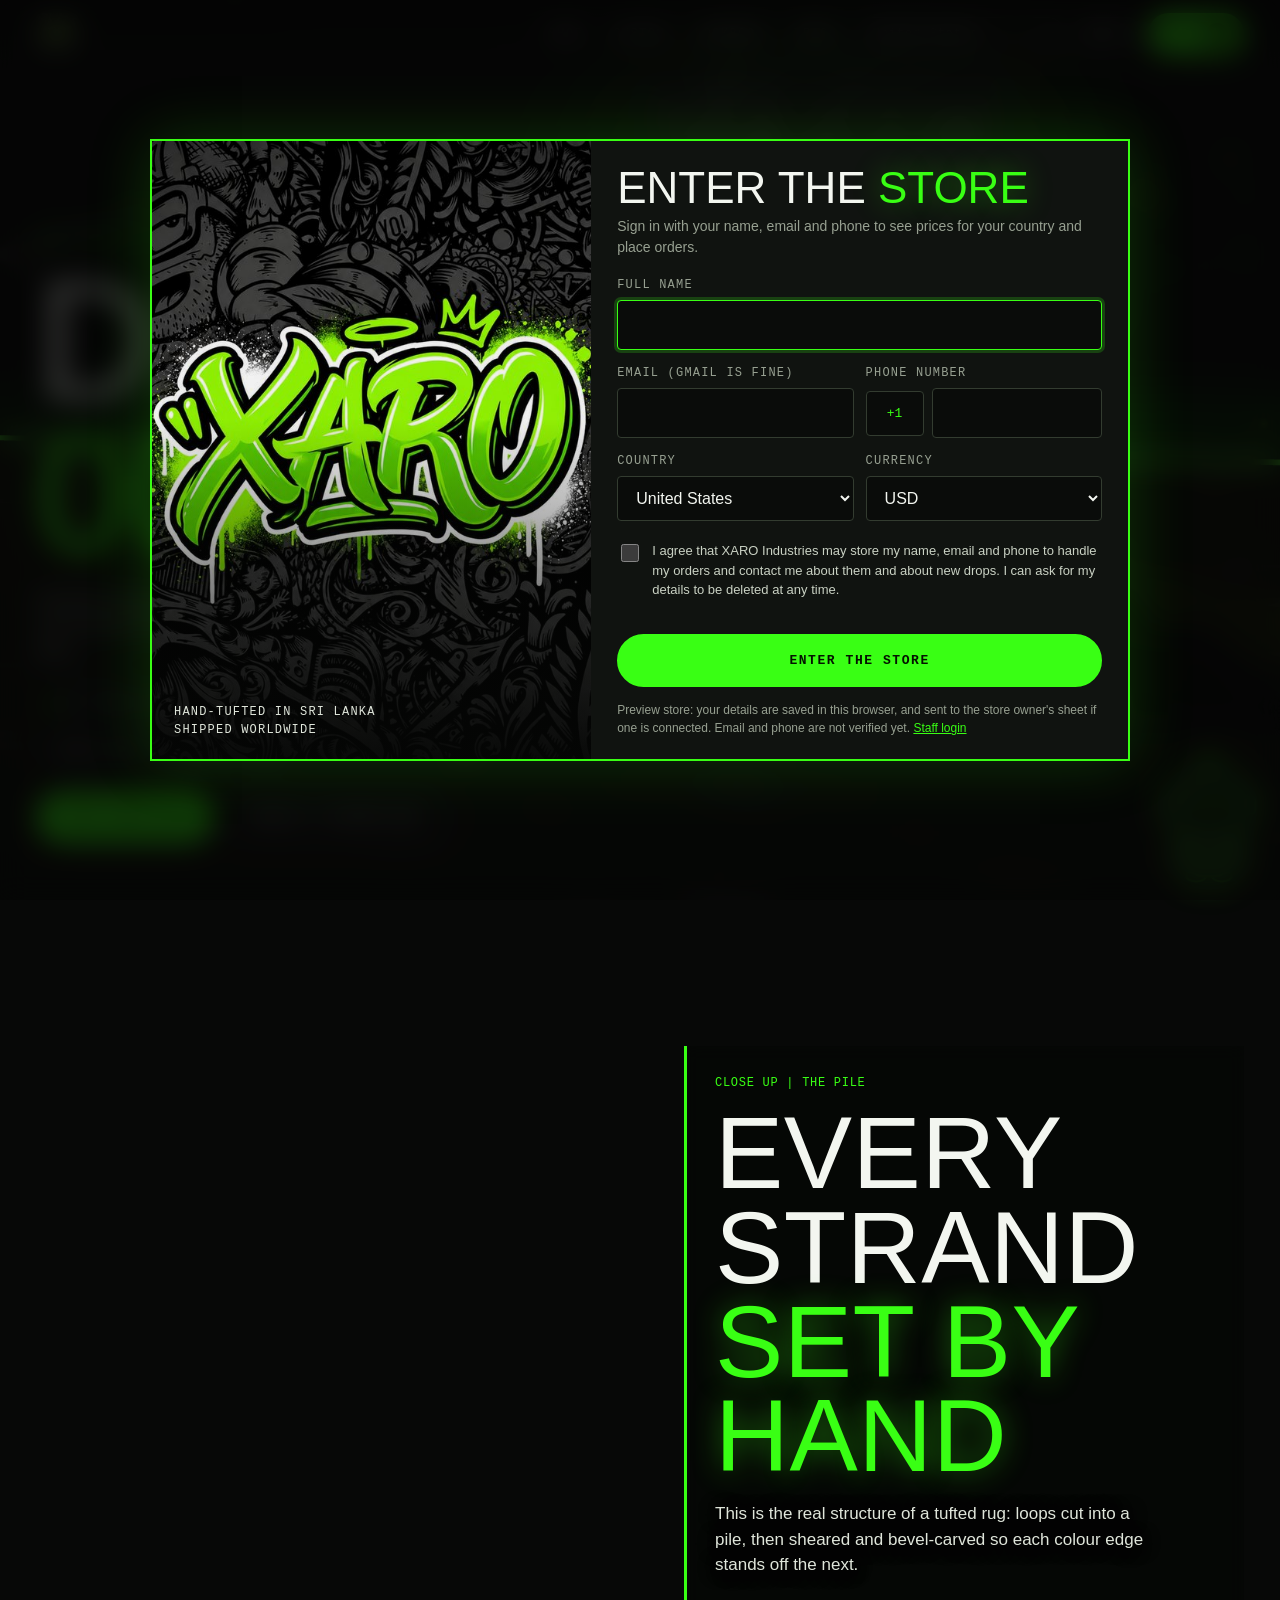
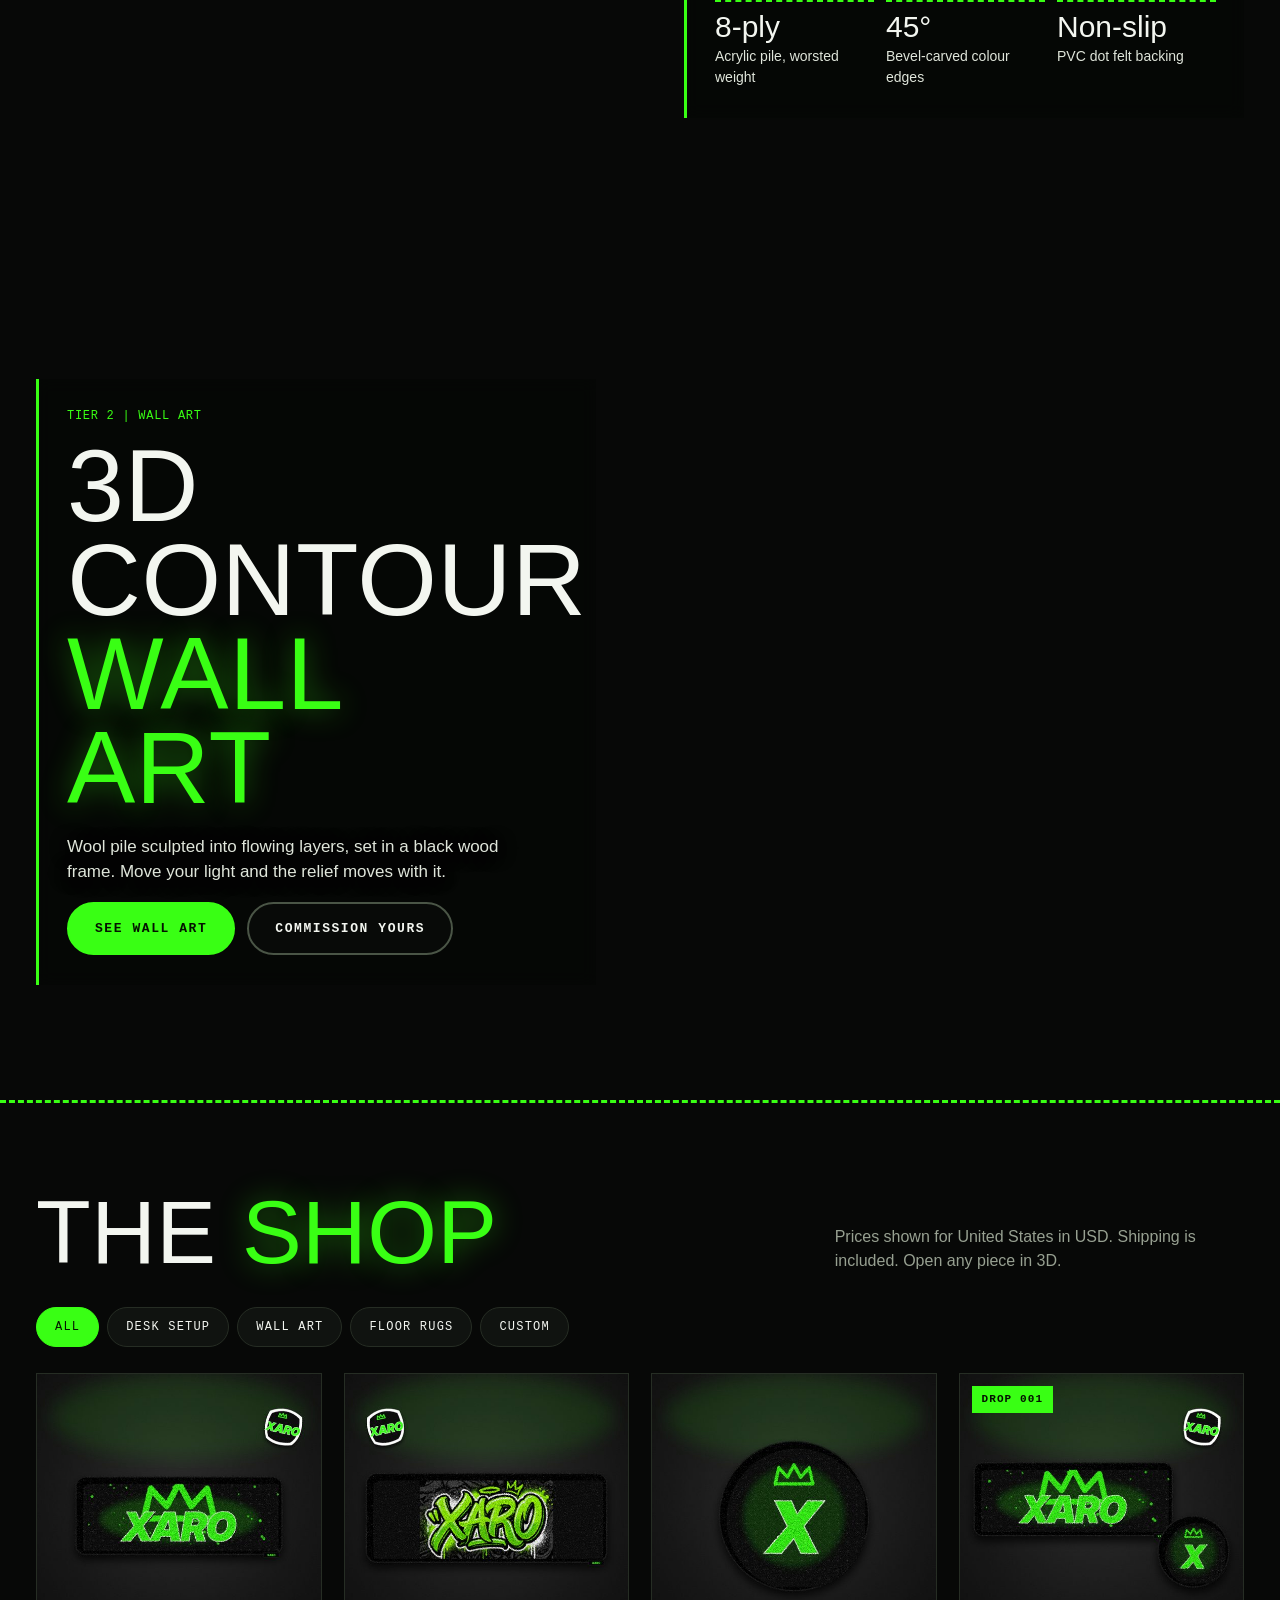
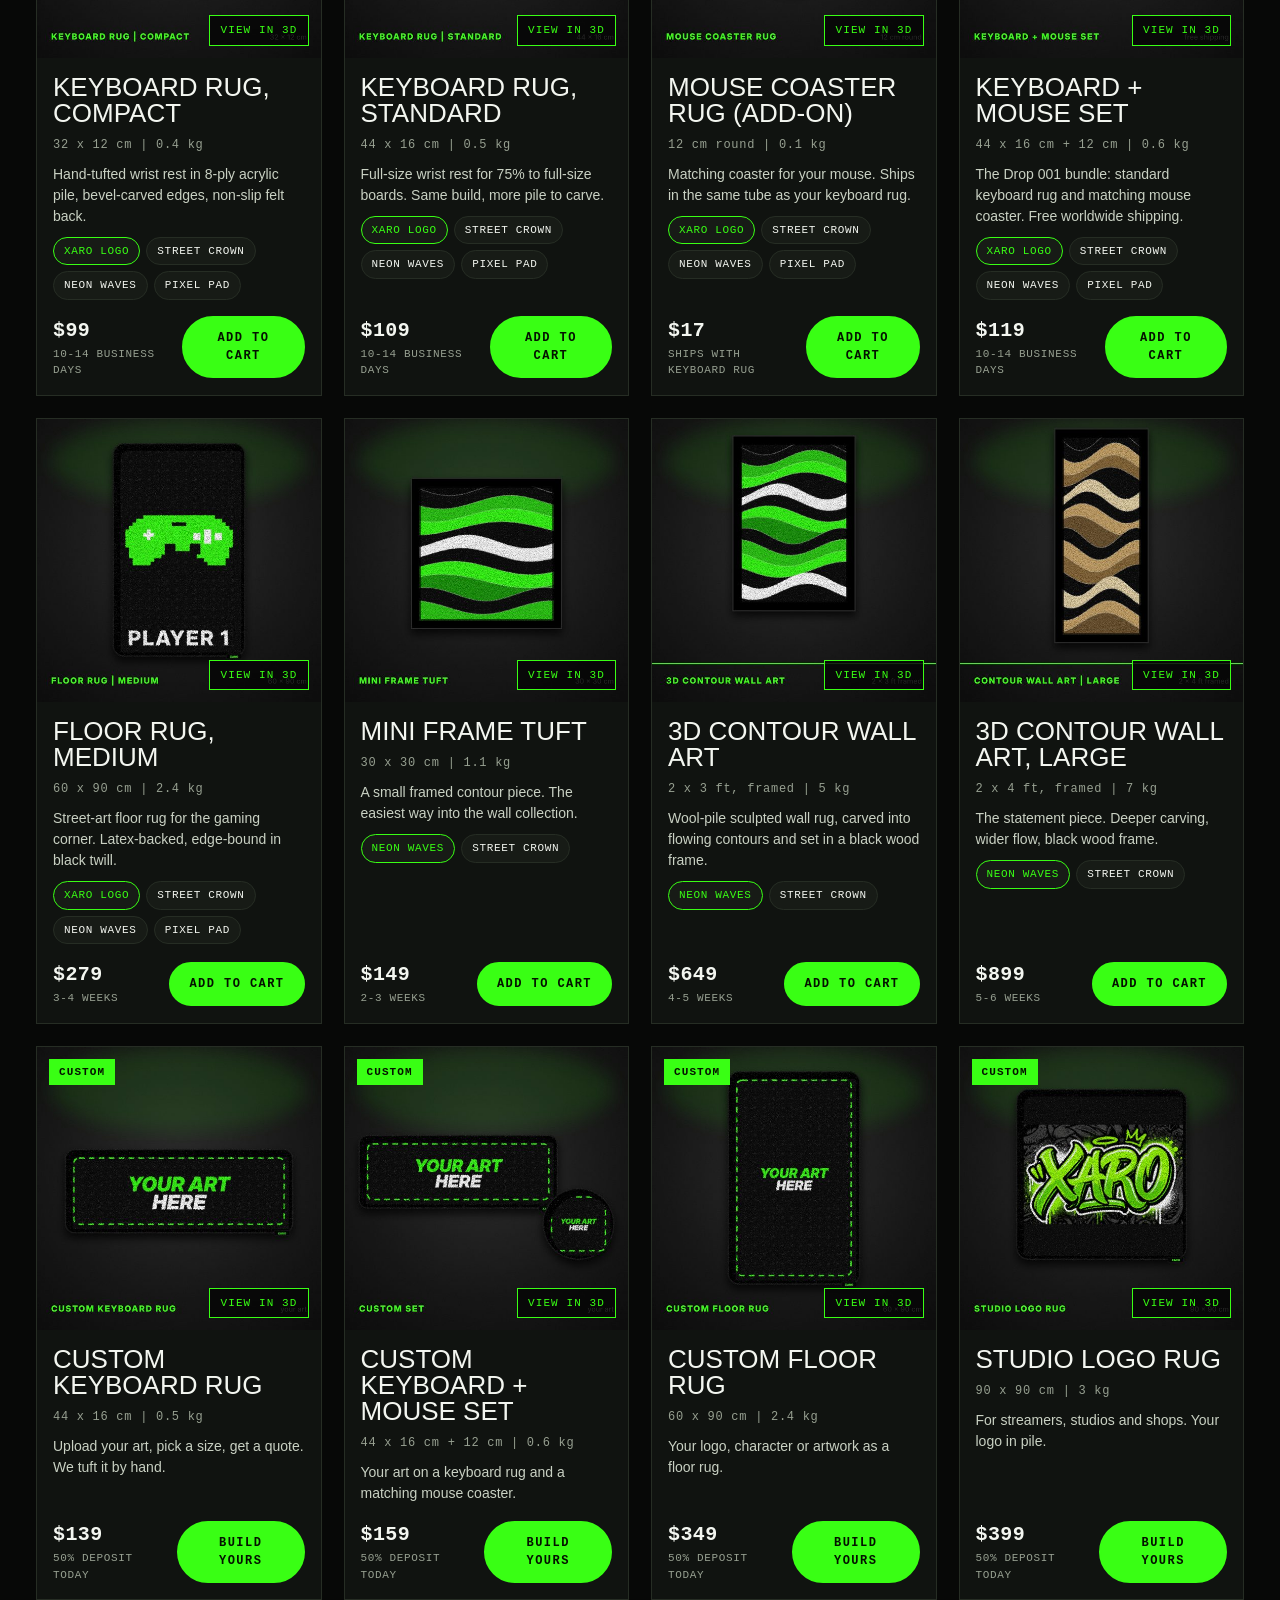
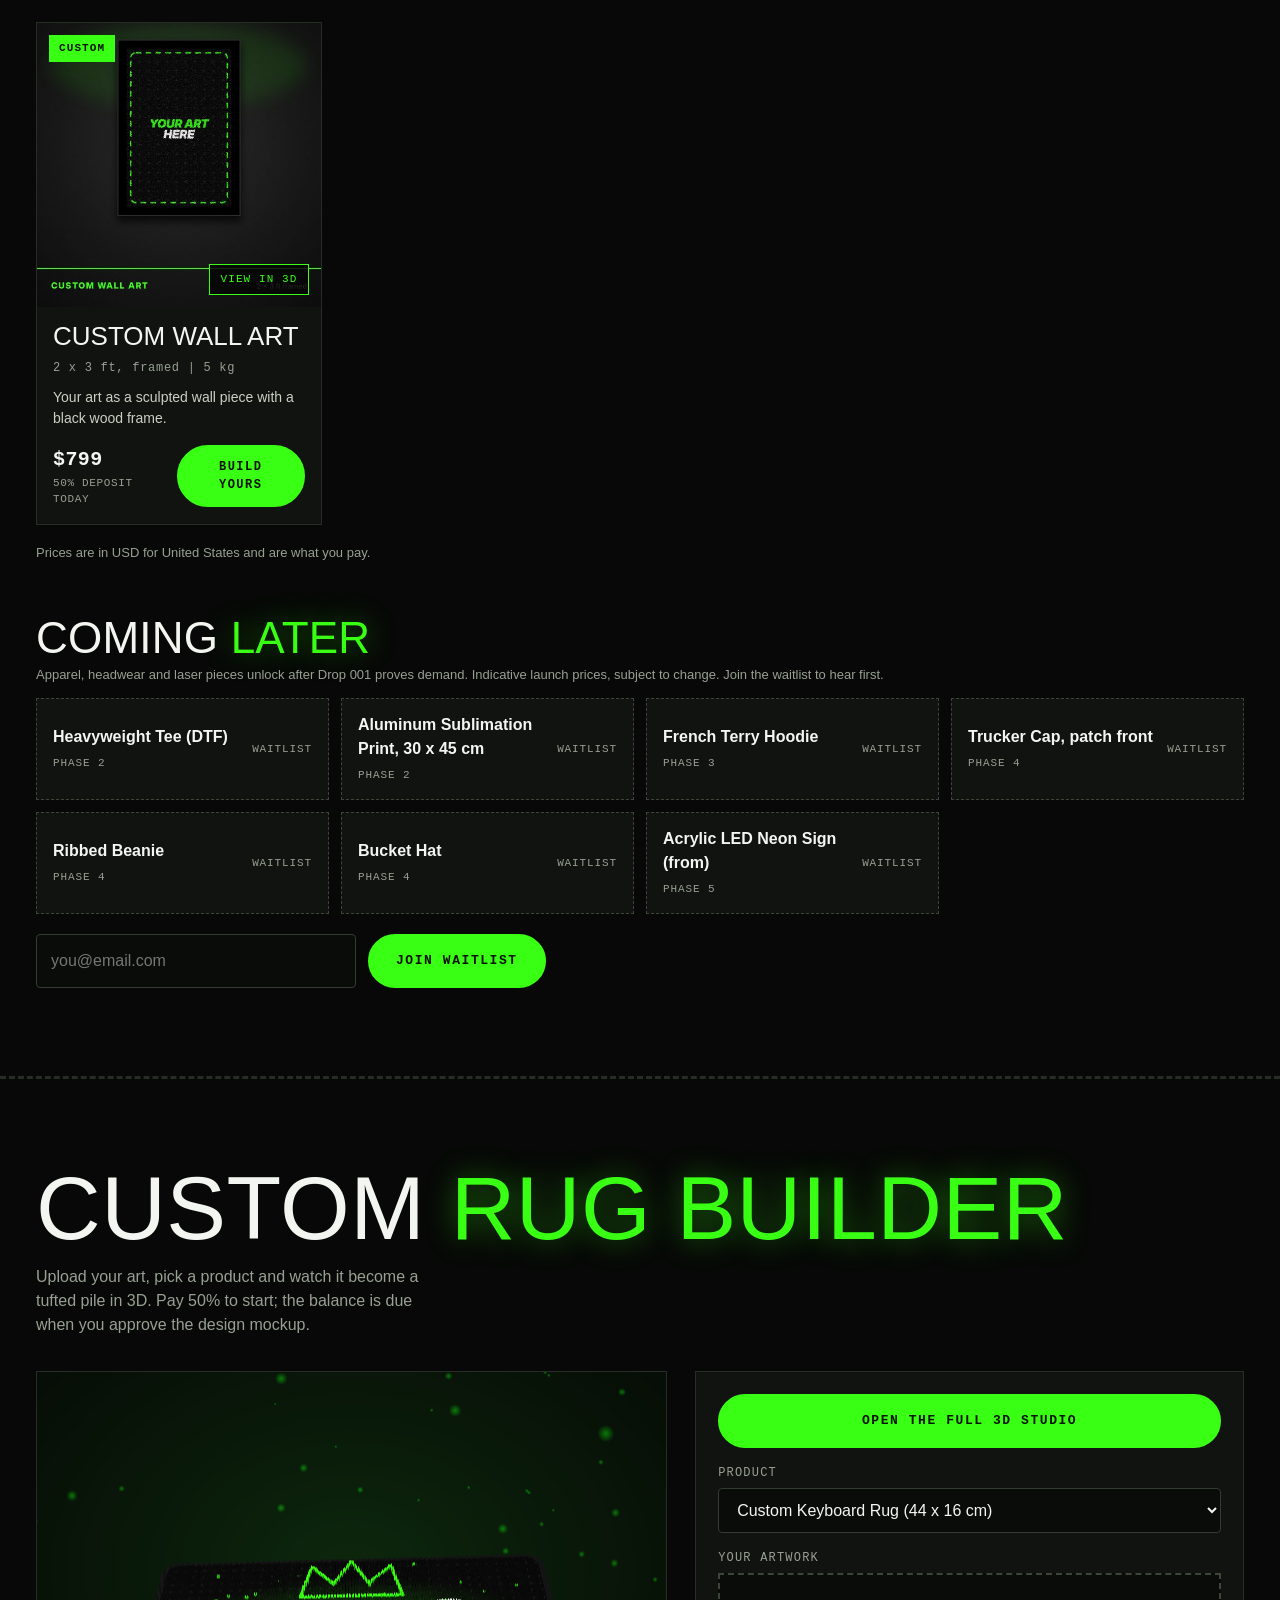
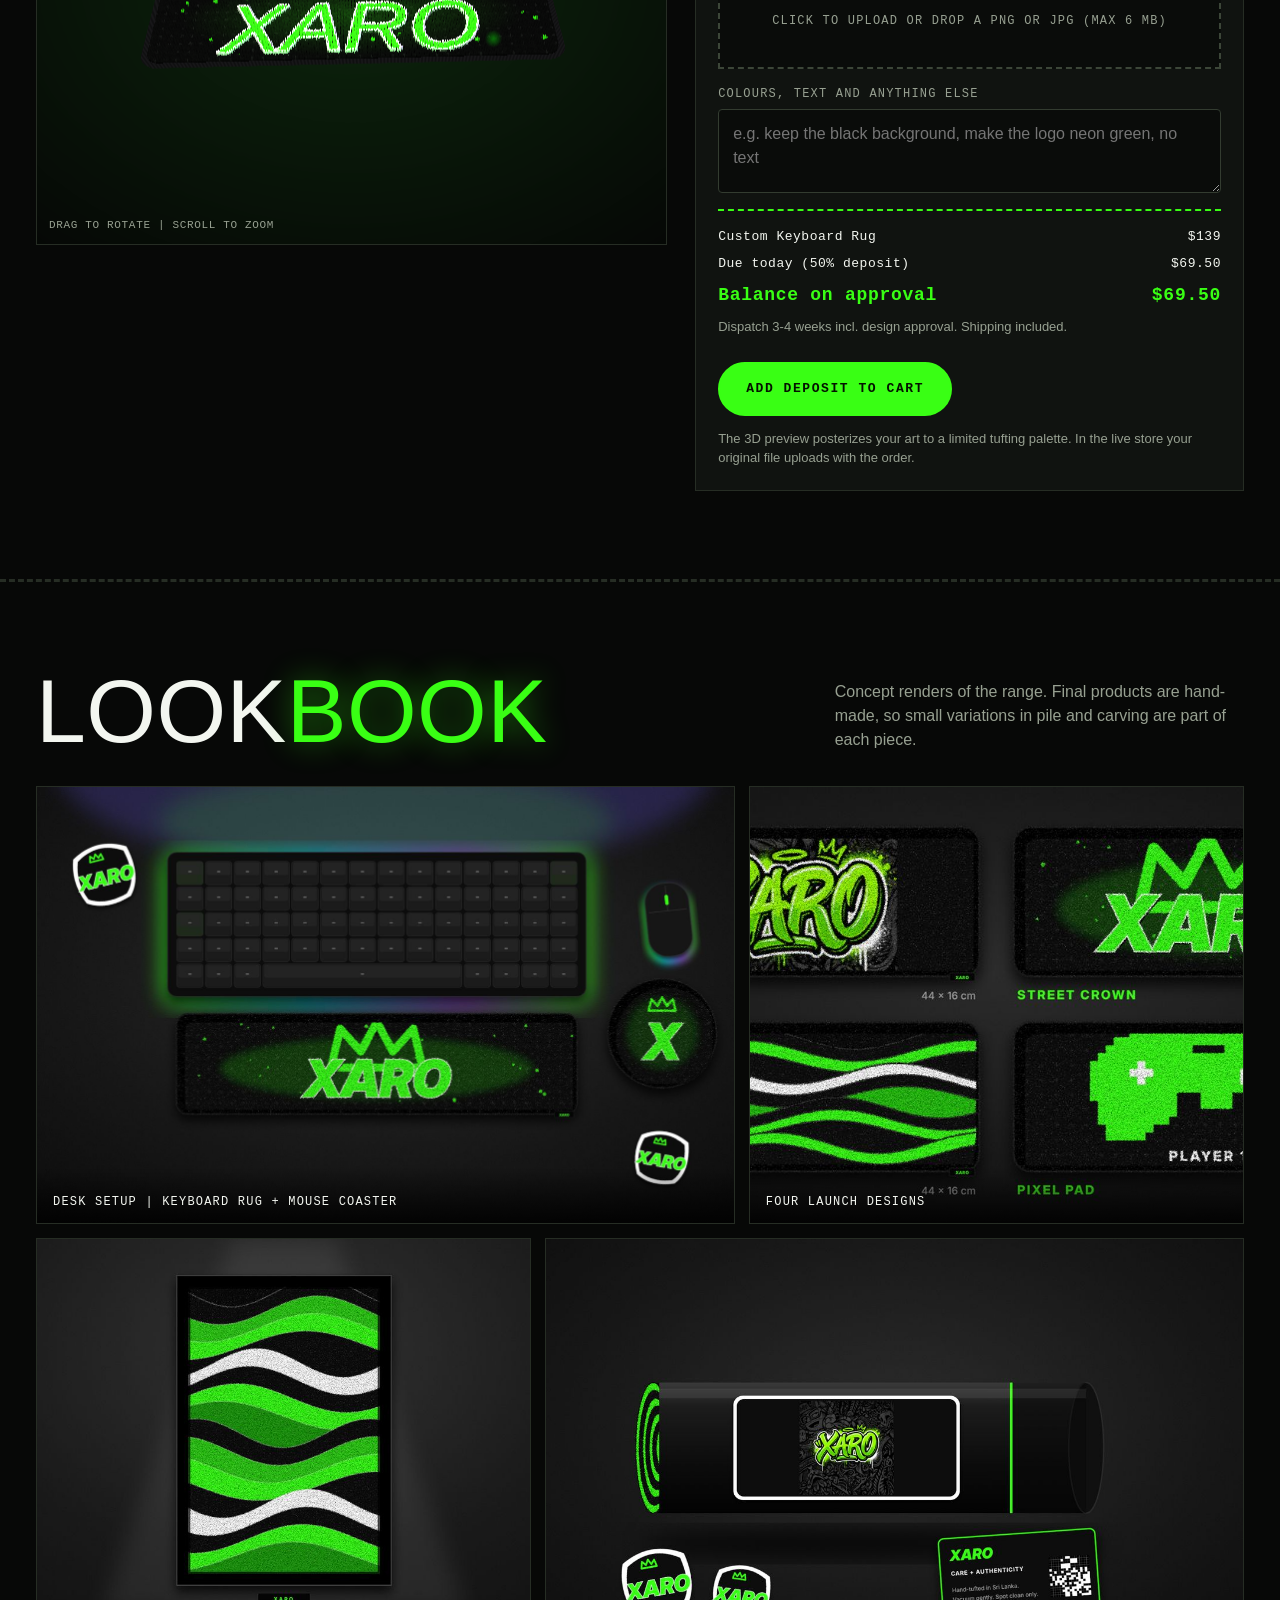
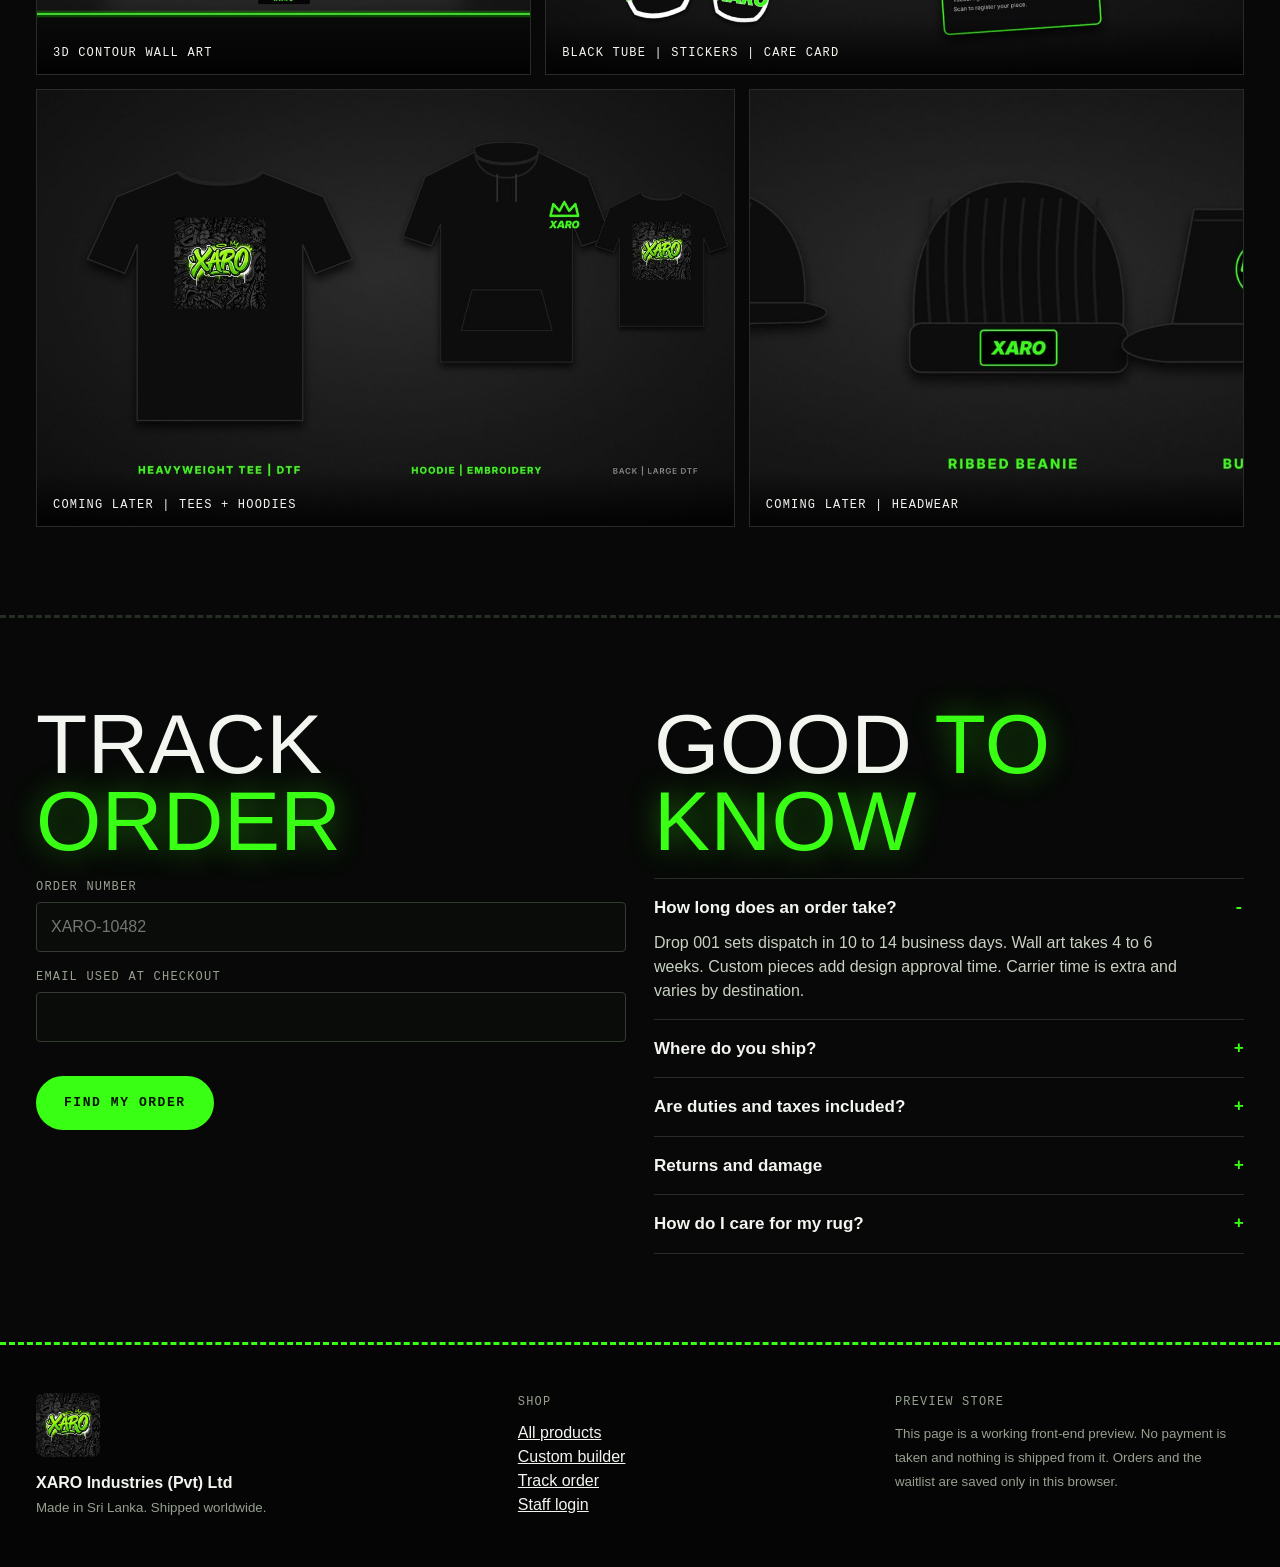
